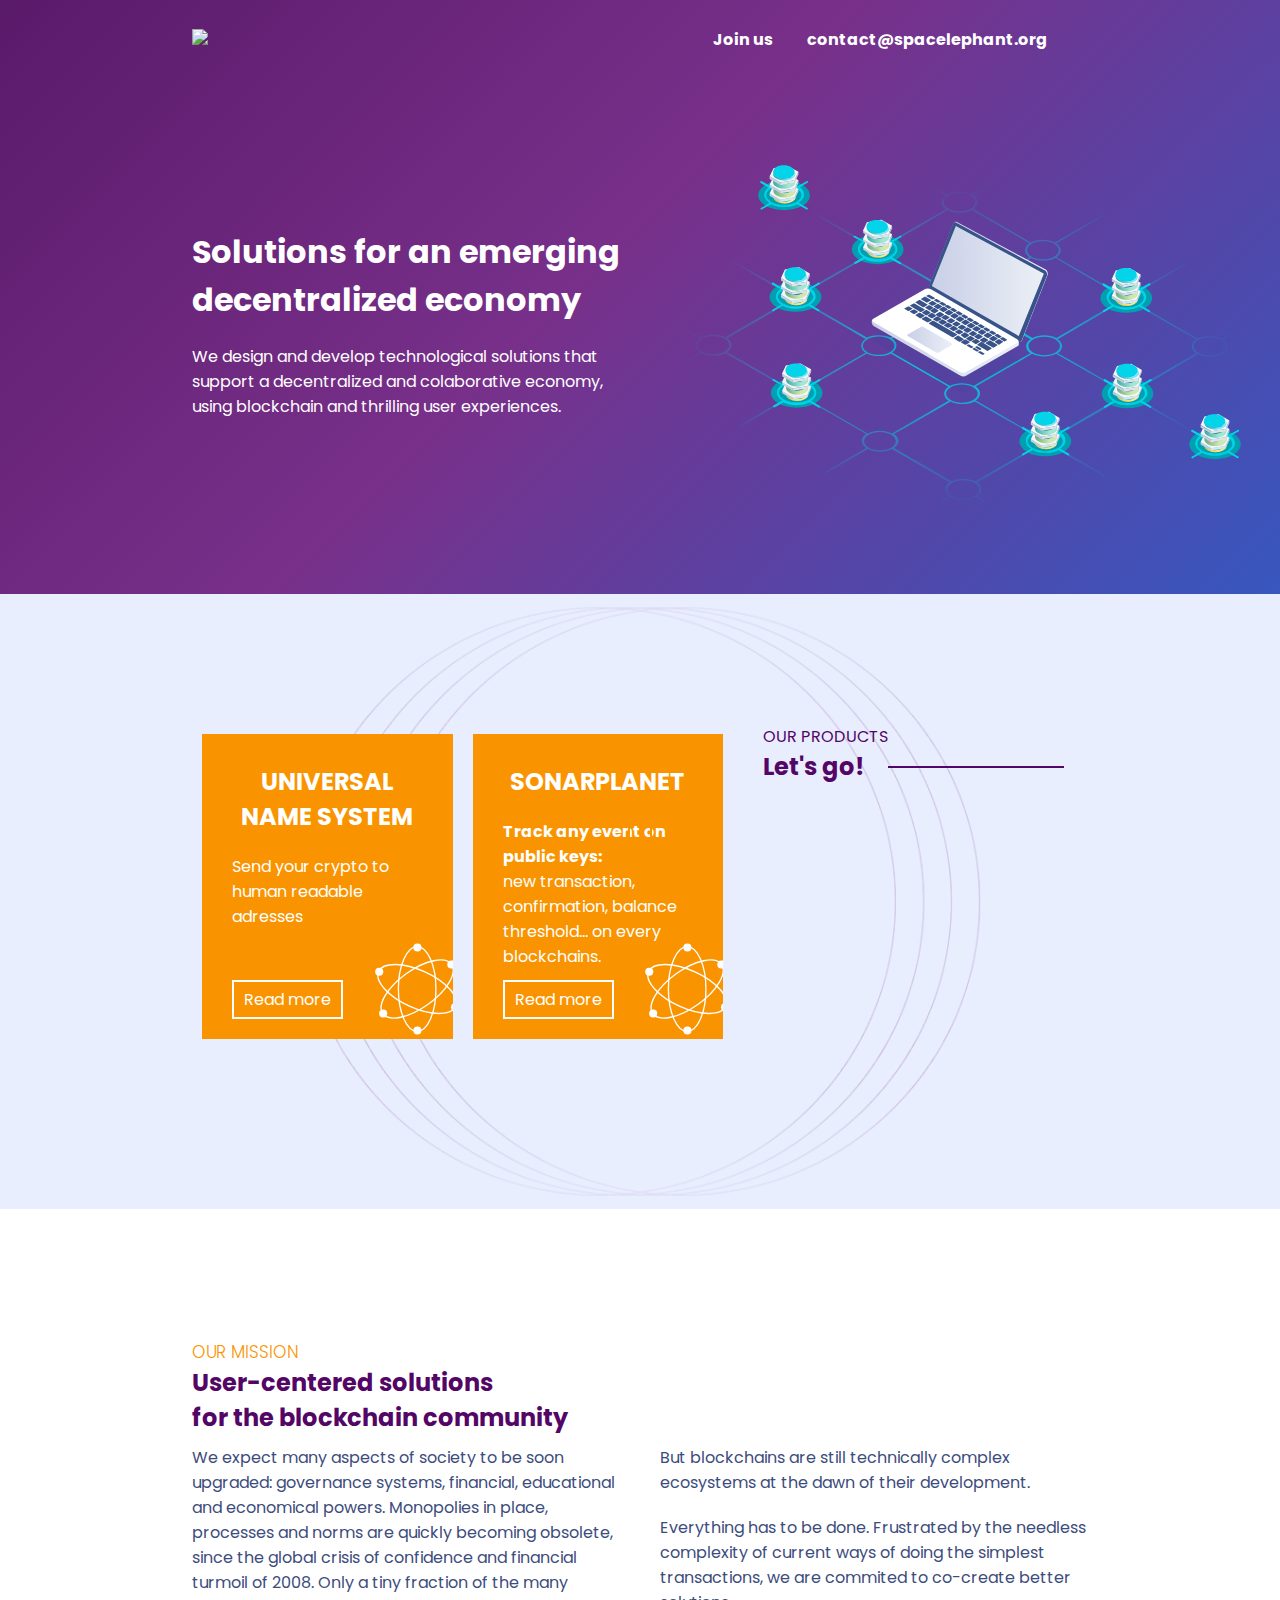
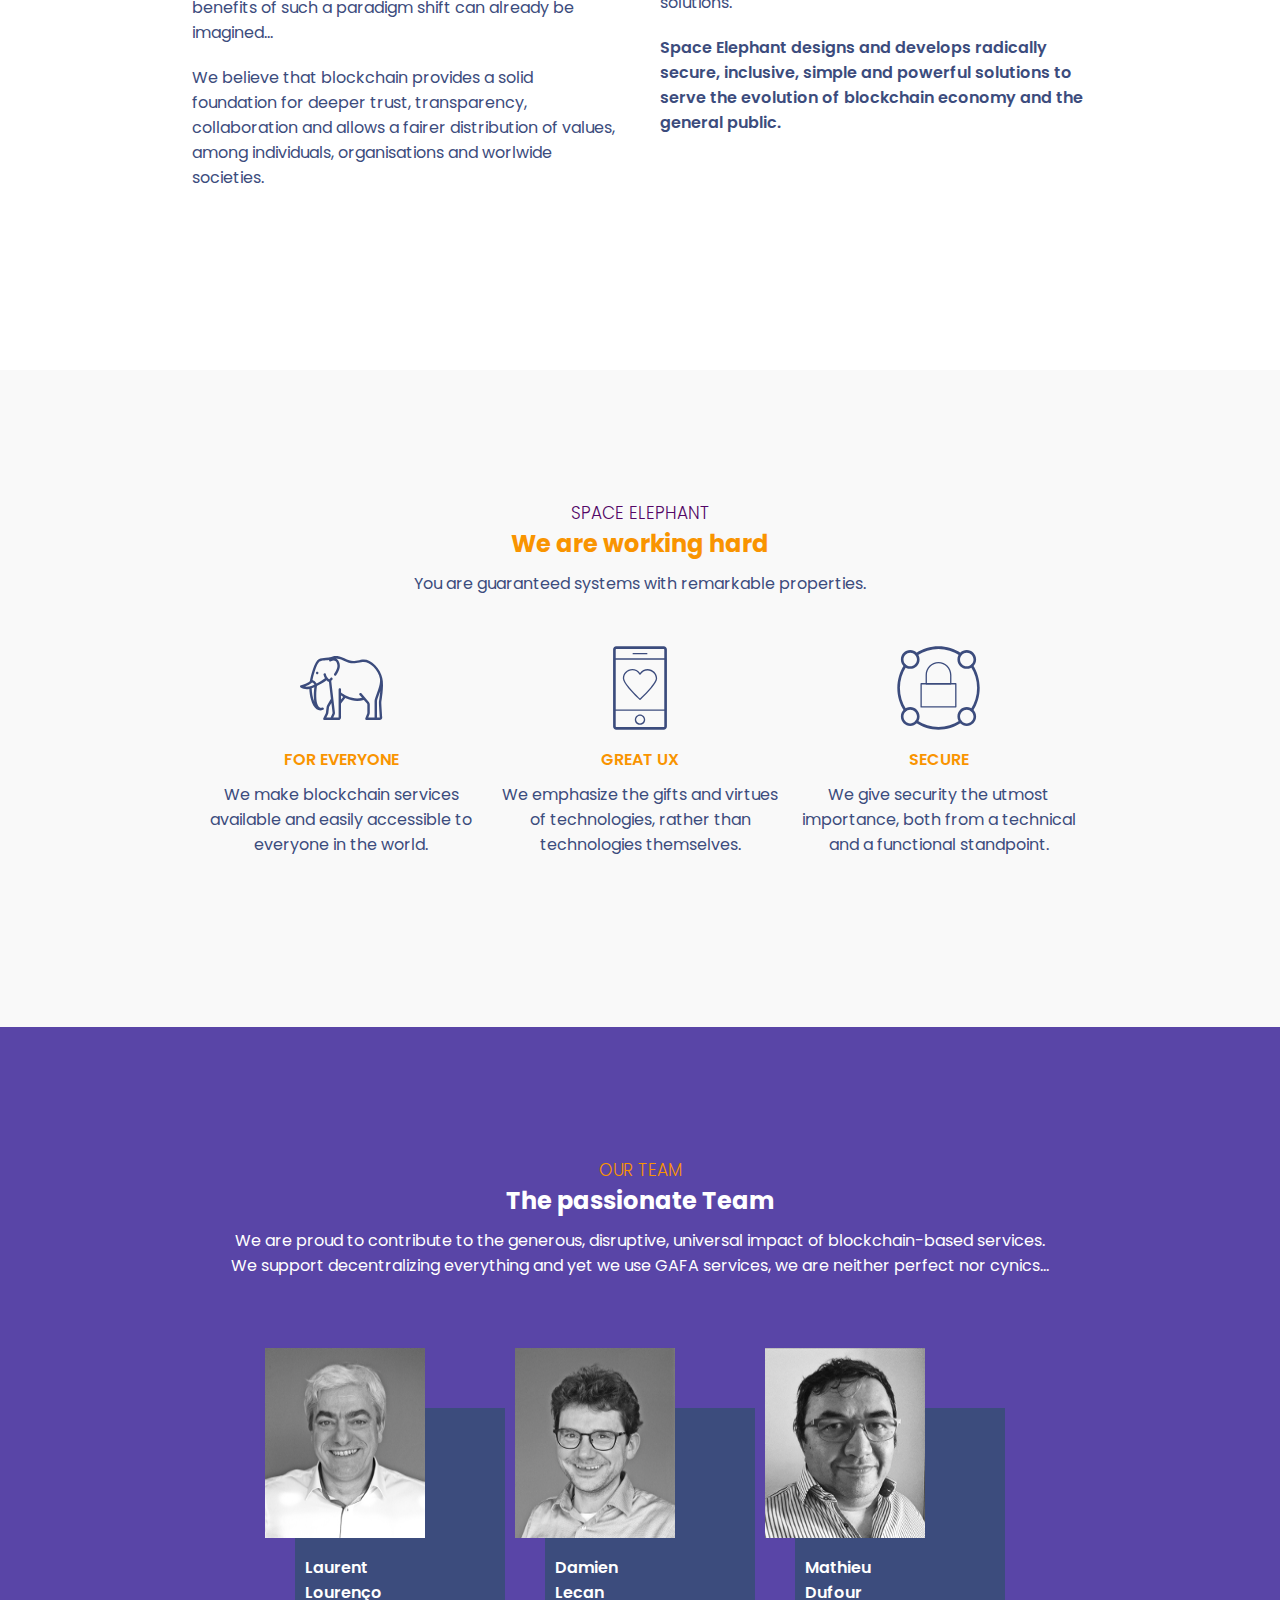
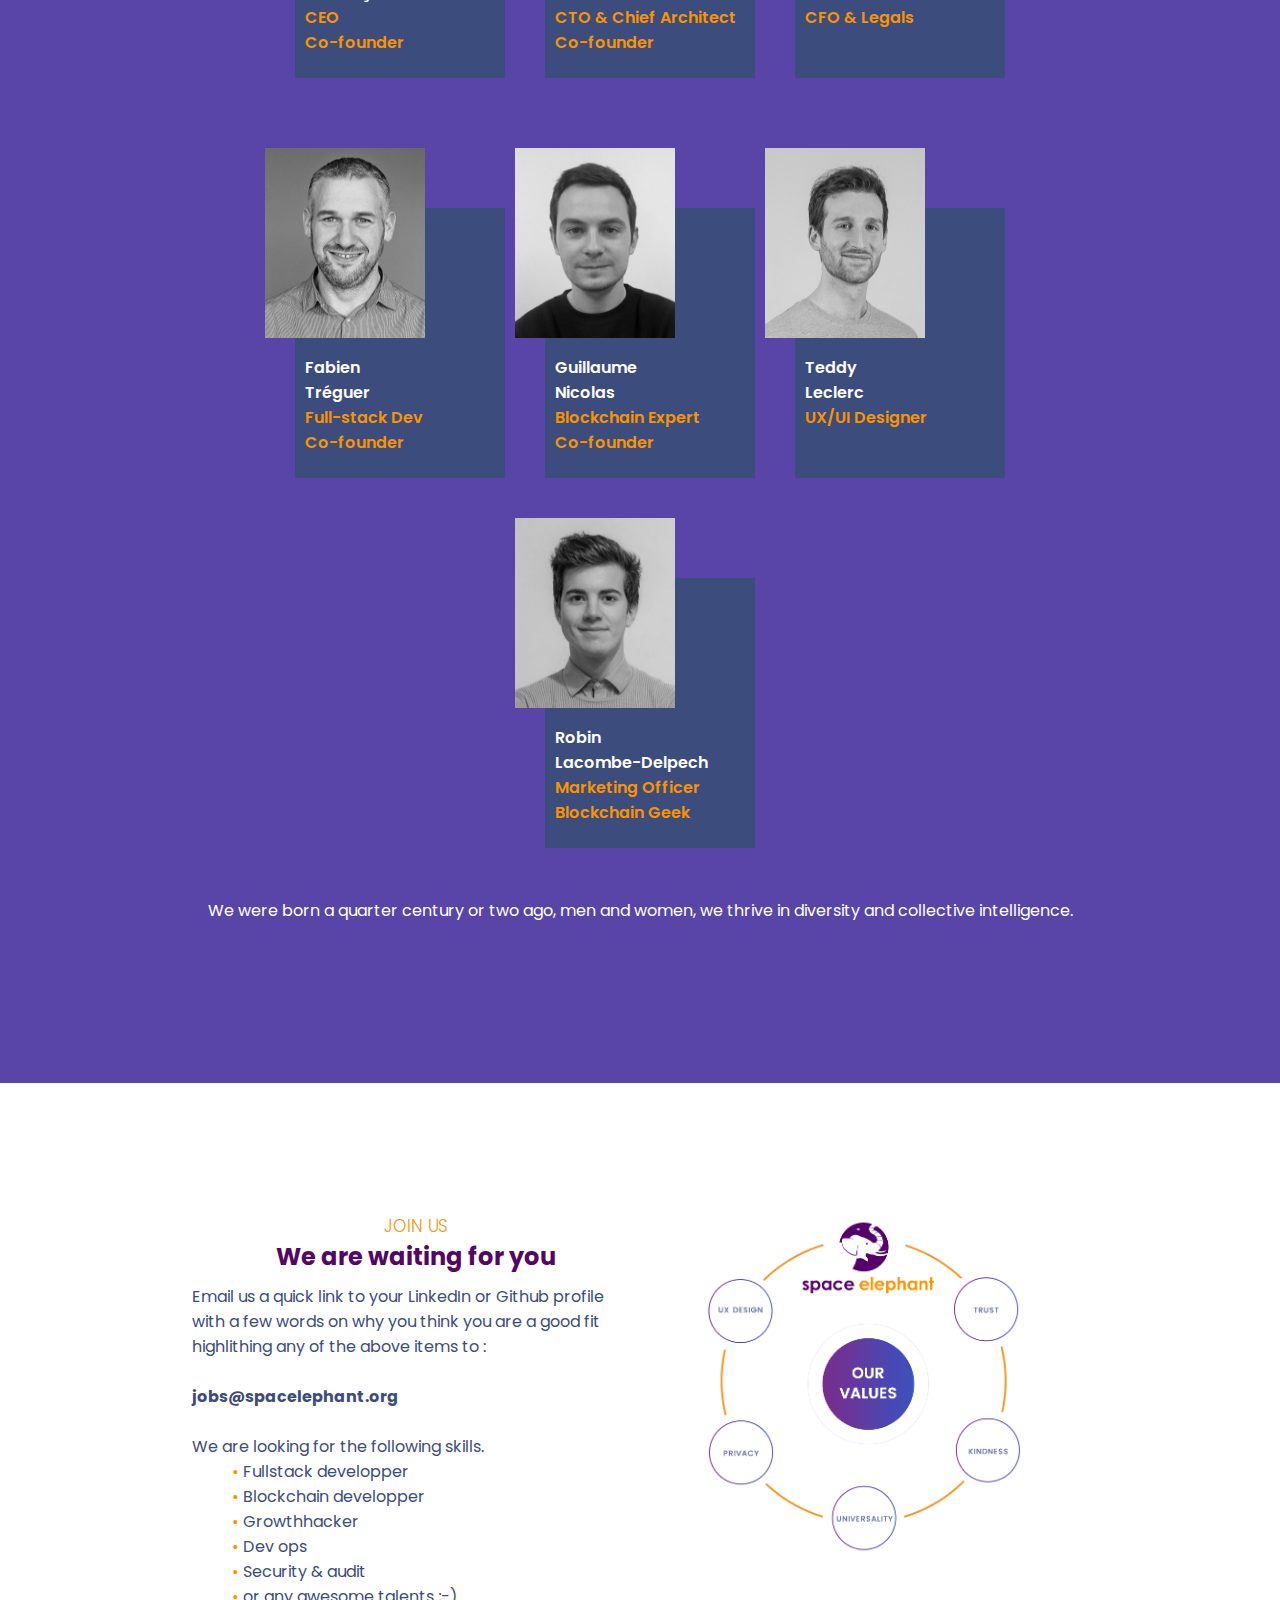
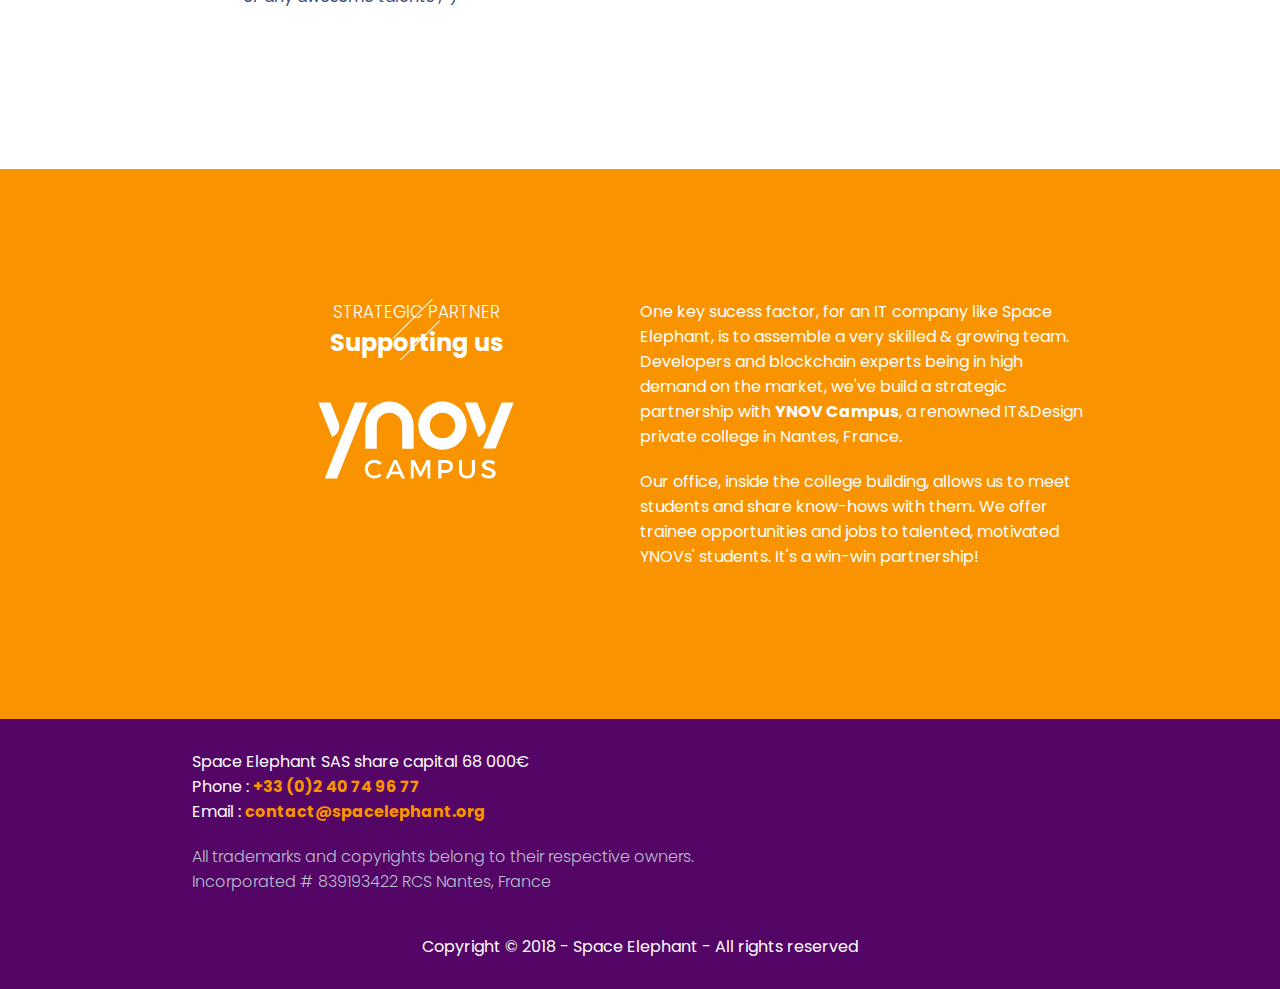
==== index.html @ 27d24262 "fix: remove scroll down button" ====
<!doctype html>
<html lang="en">

<head>
    <meta charset="utf-8">
    <meta name="description" content="Space Elephant, solutions for decentralized economy">
    <meta name="keywords" content="blockchain, decentralization, economy, space elephant, spacelephant">
    <meta property="og:locale" content="en_UK" />
    <meta property="og:type" content="website" />
    <meta property="og:title" content="Solutions for a decentralized economy | Space Elephant" />
    <title>Solutions for a decentralized economy | Space Elephant</title>
    <meta property="og:description" content="Space Elephant, solutions for decentralized economy." />
    <meta property="og:url" content="https://www.spacelephant.org/" />
    <meta property="og:site_name" content="Space Elephant" />
    <meta property="og:image" content="images/homepage-screenshot.jpg" />
    <meta property="og:image:secure_url" content="images/homepage-screenshot.jpg" />
    <meta name="twitter:card" content="summary_large_image" />
    <meta name="twitter:description" content="Space Elephant, solutions for decentralized economy." />
    <meta name="twitter:title" content="Solutions for a decentralized economy | Space Elephant" />
    <!--meta name="twitter:site" content="@" /-->
    <meta name="twitter:image" content="images/homepage-screenshot.jpg" />
    <!--meta name="twitter:creator" content="@" /-->
    <meta name="viewport" content="width=device-width, initial-scale=1.0, maximum-scale=1.0, user-scalable=no">
    <script type='application/ld+json'>{"@context": "https:\/\/schema.org","@type": "WebSite","@id": "#website","url": "https:\/\/www.spacelephant.org\/","name": "Space Elephant"}</script>
    <script type='application/ld+json'>{"@context": "https:\/\/schema.org","@type": "Organization","url": "https:\/\/www.spacelephant.org\/","sameAs": ["https:\/\/www.linkedin.com\/company\/spacelephant"],"@id": "#organization","name": "Space Elephant","logo": "https:\/\/www.spacelephant.org\/images\/logo_header.png"}</script>

    <link rel='dns-prefetch' href='//use.fontawesome.com' />
    <link rel='dns-prefetch' href='//fonts.gstatic.com' />
    <link rel='dns-prefetch' href='//fonts.googleapis.com' />

    <link href="https://fonts.googleapis.com/css?family=Poppins:300,400,500,600&subset=latin" rel="stylesheet" type="text/css">
    <link rel="stylesheet" href="space-elephant.css">
    <link rel="stylesheet" href="media-queries.css">
    <link rel="shortcut icon" href="/favicon.ico" />
    <link rel="icon" type="image/png" sizes="96x96" href="favicon-96x96.png">
    <link rel="icon" type="image/png" sizes="32x32" href="favicon-32x32.png">
    <link rel="icon" type="image/png" sizes="16x16" href="favicon-16x16.png">

    <script>
        var loadListeners = function () {
            if (window.addEventListener) {
                window.addEventListener("scroll", function () {
                    var down = document.getElementById("main-down");
                    var top = document.getElementById("main-top");

                    const scrollTop = Math.max(window.pageYOffset, document.documentElement.scrollTop, document.body.scrollTop);
                    if (scrollTop < 150) {
                        down.style.display = "block";
                        top.style.display = "none";
                    } else {
                        down.style.display = "none";
                        top.style.display = "block";
                    }
                });
            }
        };
    </script>

    <script defer src="https://use.fontawesome.com/releases/v5.0.8/js/solid.js" integrity="sha384-+Ga2s7YBbhOD6nie0DzrZpJes+b2K1xkpKxTFFcx59QmVPaSA8c7pycsNaFwUK6l"
        crossorigin="anonymous"></script>
    <script defer src="https://use.fontawesome.com/releases/v5.0.8/js/fontawesome.js" integrity="sha384-7ox8Q2yzO/uWircfojVuCQOZl+ZZBg2D2J5nkpLqzH1HY0C1dHlTKIbpRz/LG23c"
        crossorigin="anonymous"></script>
    <script defer src="https://use.fontawesome.com/releases/v5.0.8/js/brands.js" integrity="sha384-sCI3dTBIJuqT6AwL++zH7qL8ZdKaHpxU43dDt9SyOzimtQ9eyRhkG3B7KMl6AO19"
        crossorigin="anonymous"></script>

    <!-- Global site tag (gtag.js) - Google Analytics -->
    <script async src="https://www.googletagmanager.com/gtag/js?id=UA-115765369-1"></script>
    <script>
        window.dataLayer = window.dataLayer || [];
        function gtag() { dataLayer.push(arguments); }
        gtag('js', new Date());

        gtag('config', 'UA-115765369-1');
    </script>
</head>

<body onload="loadListeners()">
    <section class="header" id="header">
        <div class="container">
            <div class="top">
                <span class="logo">
                    <a href="./">
                        <img src="images/logo_header.png" />
                    </a>
                </span>
                <span class="social-links">
                    <a class="join-us" href="#join-us">
                        <span class="fa-layers fa-fw">
                            <i class="fas fa-users fa-lg white-icon"></i>
                        </span>
                        <span class="join-us-text">
                            Join us
                        </span>
                    </a>
                    <a class="mailto" href="mailto:contact@spacelephant.org">
                        <span class="fa-layers fa-fw">
                            <i class="fas fa-envelope fa-lg white-icon"></i>
                        </span>
                        <span class="mailto-text">
                            contact@spacelephant.org
                        </span>
                    </a>
                    <a href="https://twitter.com/spacelephant01" target="_blank">
                        <span class="fa-layers fa-fw">
                            <i class="fas fa-circle fa-lg white-icon"></i>
                            <i class="fab fa-twitter purple-icon" data-fa-transform="shrink-1 down-.25 right-.25"></i>
                        </span>
                    </a>
                    <a href="https://medium.com/spacelephant" target="_blank">
                        <span class="fa-layers fa-fw">
                            <i class="fas fa-circle fa-lg white-icon"></i>
                            <i class="fab fa-medium-m purple-icon" data-fa-transform="shrink-1 down-.25 right-.25"></i>
                        </span>
                    </a>
                    <a class="github" href="https://github.com/spacelephant" target="_blank">
                        <span class="fa-layers fa-fw">
                            <i class="fas fa-circle fa-lg purple-icon"></i>
                            <i class="fab fa-github fa-lg"></i>
                        </span>
                    </a>
                    <a href="https://www.linkedin.com/company/spacelephant/" target="_blank">
                        <span class="fa-layers fa-fw">
                            <i class="fas fa-circle fa-lg white-icon"></i>
                            <i class="fab fa-linkedin-in purple-icon" data-fa-transform="shrink-3 right-1.1 up-1.1"></i>
                        </span>
                    </a>
                </span>
            </div>
            <div class="sub-container">
                <div class="content">
                    <h1>
                        <span>Solutions for an emerging</span>
                        <span>decentralized economy</span>
                    </h1>
                    <p>
                        We design and develop technological solutions that support a decentralized and colaborative economy, using blockchain and
                        thrilling user experiences.
                    </p>
                </div>
                <div class="isometric">
                    &nbsp;
                </div>
            </div>
        </div>
    </section>
    <div id="main-top" class="nav-top">
        <a href="#">
            <i class="fas fa-angle-double-up fa nav-top-down" title="Go to top"></i>
        </a>
    </div>


    <section id="products" class="products">
        <!--div class="fil-ariane">
            <ul>
                <li class="active">Products</li>
                <li><a href="#mission">Mission</a></li>
                <li><a href="#team">Team</a></li>
                <li><a href="#join-us">Join us</a></li>
            </ul>
        </div-->
        <div class="container">
            <div class="our-products">
                <div class="product">
                    <h5>Universal name system</h5>
                    <div>
                        <p>
                            Send your crypto to human readable adresses
                        </p>
                    </div>
                    <a class="read-more" href="https://www.universal-name-system.com">Read more</a>
                </div>
                <div class="product">
                    <h5>SonarPlanet</h5>
                    <div>
                        <div class="bold">
                            Track any event on public keys:
                        </div>
                        <div>
                            new transaction, confirmation, balance threshold... on every blockchains.
                        </div>
                    </div>
                    <a class="read-more" href="https://www.sonarplanet.io">Read more</a>
                </div>
            </div>
            <div class="lets-go">
                <h2>Our products</h2>
                <h3>Let's go! </h3>
            </div>
        </div>
    </section>

    <section id="mission" class="mission space-blue">
        <div class="sub-container container">
            <div class="bloc-title">
                <h2>Our mission</h2>
                <h3>
                    <span>User-centered solutions</span>
                    <span>for the blockchain community</span>
                </h3>
            </div>
            <div class="content">
                <div>
                    <p>
                        We expect many aspects of society to be soon upgraded: governance systems, financial, educational and economical powers.
                        Monopolies in place, processes and norms are quickly becoming obsolete, since the global crisis of
                        confidence and financial turmoil of 2008. Only a tiny fraction of the many benefits of such a paradigm
                        shift can already be imagined...
                    </p>
                    <p>
                        We believe that blockchain provides a solid foundation for deeper trust, transparency, collaboration and allows a fairer
                        distribution of values, among individuals, organisations and worlwide societies.
                    </p>
                </div>
                <div>
                    <p>
                        But blockchains are still technically complex ecosystems at the dawn of their development.
                    </p>
                    <p>
                        Everything has to be done. Frustrated by the needless complexity of current ways of doing the simplest transactions, we are
                        commited to co-create better solutions.
                    </p>
                    <p class="semi-bold">
                        Space Elephant designs and develops radically secure, inclusive, simple and powerful solutions to serve the evolution of
                        blockchain economy and the general public.
                    </p>
                </div>
            </div>
        </div>
    </section>

    <section id="work" class="work space-blue">
        <div class="container">
            <div>
                <div class="bloc-title">
                    <h2>SPACE ELEPHANT</h2>
                    <h3>We are working hard</h3>
                </div>
                <p class="sub-title">
                    You are guaranteed systems with remarkable properties.
                </p>
            </div>
            <div class="facilitate">
                <div>
                    <img src="images/for-everyone.svg" />
                    <h4>FOR EVERYONE</h4>
                    <p>
                        We make blockchain services available and easily accessible to everyone in the world.
                    </p>
                </div>
                <div>
                    <img src="images/great-ux.svg" />
                    <h4>GREAT UX</h4>
                    <p>
                        We emphasize the gifts and virtues of technologies, rather than technologies themselves.
                    </p>
                </div>
                <div>
                    <img src="images/secure.svg" />
                    <h4>SECURE</h4>
                    <p>
                        We give security the utmost importance, both from a technical and a functional standpoint.
                    </p>
                </div>
            </div>
        </div>

    </section>

    <section id="team" class="team">
        <div class="container">
            <div class="bloc-title">
                <h2>OUR TEAM</h2>
                <h3>The passionate Team</h3>
            </div>
            <div class="descriptions">
                <p class="description">
                    We are proud to contribute to the generous, disruptive, universal impact of blockchain-based services.
                </p>
                <p class="description">
                    We support decentralizing everything and yet we use GAFA services, we are neither perfect nor cynics...
                </p>
            </div>
            <div class="team-members">
                <!-- Laurent -->
                <div class="team-member">
                    <div class="social">
                        <div id="laurent" class="photo">
                            <img src="images/photos/laurent.jpg" />
                        </div>
                        <div class="social-links">
                            <a class="social-link" href="https://www.linkedin.com/in/laurentlourenco" target="_blank">
                                <span class="fa-layers fa-fw">
                                    <i class="fas fa-circle fa-lg white-icon"></i>
                                    <i class="fab fa-linkedin-in space-blue-icon" data-fa-transform="shrink-3 right-1.1 up-1.1"></i>
                                </span>
                            </a>
                            <a class="social-link" href="https://twitter.com/laurentlourenco" target="_blank">
                                <span class="fa-layers fa-fw">
                                    <i class="fas fa-circle fa-lg white-icon"></i>
                                    <i class="fab fa-twitter space-blue-icon" data-fa-transform="shrink-3 right-1.1"></i>
                                </span>
                            </a>
                            <a class="social-link" href="https://www.meetup.com/fr-FR/Blockchain-Societe-Nantes/members/?op=leaders" target="_blank">
                                <span class="fa-layers fa-fw">
                                    <i class="fas fa-circle fa-lg white-icon"></i>
                                    <i class="fab fa-meetup space-blue-icon" data-fa-transform="right-1"></i>
                                </span>
                            </a>
                        </div>
                    </div>
                    <div class="coord semi-bold">
                        <div>
                            <div>Laurent</div>
                            <div>Lourenço</div>
                        </div>
                        <div class="functions">
                            <div>CEO</div>
                            <div>Co-founder</div>
                        </div>
                        <div class="social-share">
                            <a href="#laurent" title="Link to this profile">
                                <i class="fas fa-share-alt fa-pull-right"></i>
                            </a>
                        </div>
                    </div>
                </div>
                <!-- Damien -->
                <div class="team-member">
                    <div class="social">
                        <div id="damien" class="photo">
                            <img src="images/photos/damien.jpg" />
                        </div>
                        <div class="social-links">
                            <a class="social-link" href="https://www.linkedin.com/in/damienlecan" target="_blank">
                                <span class="fa-layers fa-fw">
                                    <i class="fas fa-circle fa-lg white-icon"></i>
                                    <i class="fab fa-linkedin-in space-blue-icon" data-fa-transform="shrink-3 right-1.1 up-1.1"></i>
                                </span>
                            </a>
                            <a class="social-link" href="https://twitter.com/dlecan" target="_blank">
                                <span class="fa-layers fa-fw">
                                    <i class="fas fa-circle fa-lg white-icon"></i>
                                    <i class="fab fa-twitter space-blue-icon" data-fa-transform="shrink-3 right-1.1"></i>
                                </span>
                            </a>
                            <a class="social-link" href="https://github.com/dlecan" target="_blank">
                                <span class="fa-layers fa-fw">
                                    <i class="fas fa-circle fa-lg space-blue-icon"></i>
                                    <i class="fab fa-github fa-lg"></i>
                                </span>
                            </a>
                            <a class="social-link" href="https://www.meetup.com/fr-FR/Blockchain-Societe-Nantes/members/?op=leaders" target="_blank">
                                <span class="fa-layers fa-fw">
                                    <i class="fas fa-circle fa-lg white-icon"></i>
                                    <i class="fab fa-meetup space-blue-icon" data-fa-transform="right-1"></i>
                                </span>
                            </a>
                        </div>
                    </div>
                    <div class="coord semi-bold">
                        <div>
                            <div>Damien</div>
                            <div>Lecan</div>
                        </div>
                        <div class="functions">
                            <div>CTO &amp; Chief Architect</div>
                            <div>Co-founder</div>
                        </div>
                        <div class="social-share">
                            <a href="#damien" title="Link to this profile">
                                <i class="fas fa-share-alt fa-pull-right"></i>
                            </a>
                        </div>
                    </div>
                </div>
                <!-- Mathieu -->
                <div class="team-member">
                    <div class="social">
                        <div id="mathieu" class="photo">
                            <img src="images/photos/mathieu.jpg" />
                        </div>
                        <div class="social-links">
                            <a class="social-link" href="https://www.linkedin.com/in/mathieu-dufour-96307a10b" target="_blank">
                                <span class="fa-layers fa-fw">
                                    <i class="fas fa-circle fa-lg white-icon"></i>
                                    <i class="fab fa-linkedin-in space-blue-icon" data-fa-transform="shrink-3 right-1.1 up-1.1"></i>
                                </span>
                            </a>
                        </div>
                    </div>
                    <div class="coord semi-bold">
                        <div>
                            <div>Mathieu</div>
                            <div>Dufour</div>
                        </div>
                        <div class="functions">
                            <div>CFO &amp; Legals</div>
                            <div>&nbsp;</div>
                        </div>
                        <div class="social-share">
                            <a href="#mathieu" title="Link to this profile">
                                <i class="fas fa-share-alt fa-pull-right"></i>
                            </a>
                        </div>
                    </div>
                </div>
            </div>
            <div class="team-members">
                <!-- Fabien -->
                <div class="team-member">
                    <div class="social">
                        <div id="fabien" class="photo">
                            <img src="images/photos/fabien.jpg" />
                        </div>
                        <div class="social-links">
                            <a class="social-link" href="https://www.linkedin.com/in/fabientreguer" target="_blank">
                                <span class="fa-layers fa-fw">
                                    <i class="fas fa-circle fa-lg white-icon"></i>
                                    <i class="fab fa-linkedin-in space-blue-icon" data-fa-transform="shrink-3 right-1.1 up-1.1"></i>
                                </span>
                            </a>
                            <a class="social-link" href="https://twitter.com/FabienTreguer" target="_blank">
                                <span class="fa-layers fa-fw">
                                    <i class="fas fa-circle fa-lg white-icon"></i>
                                    <i class="fab fa-twitter space-blue-icon" data-fa-transform="shrink-3 right-1.1"></i>
                                </span>
                            </a>
                            <a class="social-link" href="https://github.com/ftreguer" target="_blank">
                                <span class="fa-layers fa-fw">
                                    <i class="fas fa-circle fa-lg space-blue-icon"></i>
                                    <i class="fab fa-github fa-lg"></i>
                                </span>
                            </a>
                        </div>
                    </div>
                    <div class="coord semi-bold">
                        <div>
                            <div>Fabien</div>
                            <div>Tréguer</div>
                        </div>
                        <div class="functions">
                            <div>Full-stack Dev</div>
                            <div>Co-founder</div>
                        </div>
                        <div class="social-share">
                            <a href="#fabien" title="Link to this profile">
                                <i class="fas fa-share-alt fa-pull-right"></i>
                            </a>
                        </div>
                    </div>
                </div>
                <!-- Guillaume -->
                <div class="team-member">
                    <div class="social">
                        <div id="guillaume" class="photo">
                            <img src="images/photos/guillaume.jpg" />
                        </div>
                        <div class="social-links">
                            <a class="social-link" href="https://www.linkedin.com/in/guillaume-nicolas-8177427b" target="_blank">
                                <span class="fa-layers fa-fw">
                                    <i class="fas fa-circle fa-lg white-icon"></i>
                                    <i class="fab fa-linkedin-in space-blue-icon" data-fa-transform="shrink-3 right-1.1 up-1.1"></i>
                                </span>
                            </a>
                            <a class="social-link" href="https://twitter.com/GuiillaumeN" target="_blank">
                                <span class="fa-layers fa-fw">
                                    <i class="fas fa-circle fa-lg white-icon"></i>
                                    <i class="fab fa-twitter space-blue-icon" data-fa-transform="shrink-3 right-1.1"></i>
                                </span>
                            </a>
                            <a class="social-link" href="https://github.com/Nigui" target="_blank">
                                <span class="fa-layers fa-fw">
                                    <i class="fas fa-circle fa-lg space-blue-icon"></i>
                                    <i class="fab fa-github fa-lg"></i>
                                </span>
                            </a>
                            <a class="social-link" href="https://www.meetup.com/fr-FR/Blockchain-Societe-Nantes/members/?op=leaders" target="_blank">
                                <span class="fa-layers fa-fw">
                                    <i class="fas fa-circle fa-lg white-icon"></i>
                                    <i class="fab fa-meetup space-blue-icon" data-fa-transform="right-1"></i>
                                </span>
                            </a>
                        </div>
                    </div>
                    <div class="coord semi-bold">
                        <div>
                            <div>Guillaume</div>
                            <div>Nicolas</div>
                        </div>
                        <div class="functions">
                            <div>Blockchain Expert</div>
                            <div>Co-founder</div>
                        </div>
                        <div class="social-share">
                            <a href="#guillaume" title="Link to this profile">
                                <i class="fas fa-share-alt fa-pull-right"></i>
                            </a>
                        </div>
                    </div>
                </div>
                <!-- Teddy -->
                <div class="team-member">
                    <div class="social">
                        <div id="teddy" class="photo">
                            <img src="images/photos/teddy.jpg" />
                        </div>
                        <div class="social-links">
                            <a class="social-link" href="https://www.linkedin.com/in/teddy-leclerc-1a9107bb" target="_blank">
                                <span class="fa-layers fa-fw">
                                    <i class="fas fa-circle fa-lg white-icon"></i>
                                    <i class="fab fa-linkedin-in space-blue-icon" data-fa-transform="shrink-3 right-1.1 up-1.1"></i>
                                </span>
                            </a>
                            <a class="social-link" href="https://twitter.com/teddy_leclerc" target="_blank">
                                <span class="fa-layers fa-fw">
                                    <i class="fas fa-circle fa-lg white-icon"></i>
                                    <i class="fab fa-twitter space-blue-icon" data-fa-transform="shrink-3 right-1.1"></i>
                                </span>
                            </a>
                        </div>
                    </div>
                    <div class="coord semi-bold">
                        <div>
                            <div>Teddy</div>
                            <div>Leclerc</div>
                        </div>
                        <div class="functions">
                            <div>UX/UI Designer</div>
                            <div>&nbsp;</div>
                        </div>
                        <div class="social-share">
                            <a href="#teddy" title="Link to this profile">
                                <i class="fas fa-share-alt fa-pull-right"></i>
                            </a>
                        </div>
                    </div>
                </div>
                <!-- Robin -->
                <div class="team-member">
                    <div class="social">
                        <div id="robin" class="photo">
                            <img src="images/photos/robin.jpg" />
                        </div>
                        <div class="social-links">
                            <a class="social-link" href="https://www.linkedin.com/in/robin-lacombe-delpech-8560a4b1" target="_blank">
                                <span class="fa-layers fa-fw">
                                    <i class="fas fa-circle fa-lg white-icon"></i>
                                    <i class="fab fa-linkedin-in space-blue-icon" data-fa-transform="shrink-3 right-1.1 up-1.1"></i>
                                </span>
                            </a>
                            <a class="social-link" href="https://twitter.com/RobinLacombeD" target="_blank">
                                <span class="fa-layers fa-fw">
                                    <i class="fas fa-circle fa-lg white-icon"></i>
                                    <i class="fab fa-twitter space-blue-icon" data-fa-transform="shrink-3 right-1.1"></i>
                                </span>
                            </a>
                            <a class="social-link" href="https://medium.com/@contact_82544" target="_blank">
                                <span class="fa-layers fa-fw">
                                    <i class="fas fa-circle fa-lg white-icon"></i>
                                    <i class="fab fa-medium-m space-blue-icon" data-fa-transform="shrink-1.3 right-0.8"></i>
                                </span>
                            </a>
                        </div>
                    </div>
                    <div class="coord semi-bold">
                        <div>
                            <div>Robin</div>
                            <div>Lacombe-Delpech</div>
                        </div>
                        <div class="functions">
                            <div>Marketing Officer</div>
                            <div>Blockchain Geek</div>
                        </div>
                        <div class="social-share">
                            <a href="#robin" title="Link to this profile">
                                <i class="fas fa-share-alt fa-pull-right"></i>
                            </a>
                        </div>
                    </div>
                </div>
            </div>
            <p class="description">
                We were born a quarter century or two ago, men and women, we thrive in diversity and collective intelligence.
            </p>
        </div>
    </section>

    <section id="join-us" class="join-us space-blue">
        <div class="container">
            <div>
                <div class="bloc-title">
                    <h2>Join us</h2>
                    <h3>We are waiting for you</h3>
                </div>
                <p>
                    Email us a quick link to your LinkedIn or Github profile with a few words on why you think you are a good fit highlithing
                    any of the above items to :
                    <a class="mail-join" href="mailto:jobs@spacelephant.org">jobs@spacelephant.org</a>
                </p>
                <p>
                    We are looking for the following skills.
                </p>
                <ul>
                    <li>Fullstack developper</li>
                    <li>Blockchain developper</li>
                    <li>Growthhacker</li>
                    <li>Dev ops</li>
                    <li>Security &amp; audit</li>
                    <li>or any awesome talents ;-)</li>
                </ul>
            </div>
            <div class="values">
                <img src="images/values.png" />
            </div>
        </div>
    </section>

    <section id="partners" class="partners">
        <div class="container">
            <div class="partner">
                <div class="bloc-title">
                    <h2>Strategic partner</h2>
                    <h3>Supporting us</h3>
                </div>
                <a href="https://www.ynov.com" target="_blank">
                    <img src="images/ynov.svg" />
                </a>
            </div>
            <div class="description">
                <p>
                    One key sucess factor, for an IT company like Space Elephant, is to assemble a very skilled &amp; growing team. Developers
                    and blockchain experts being in high demand on the market, we've build a strategic partnership with
                    <a href="https://www.ynov.com" target="_blank">YNOV Campus</a>, a renowned IT&amp;Design private college in Nantes, France.
                </p>

                <p>
                    Our office, inside the college building, allows us to meet students and share know-hows with them. We offer trainee opportunities
                    and jobs to talented, motivated YNOVs' students. It's a win-win partnership!
                </p>
            </div>
        </div>
    </section>

    <section class="footer">
        <div class="company container">
            <div class="info">
                <div class="left">
                    <p>
                        Space Elephant SAS share capital 68 000&euro;
                        <br/> Phone :
                        <a href="tel:+33240749677">+33 (0)2 40 74 96 77</a>
                        <br/> Email :
                        <a href="mailto:contact@spacelephant.org">contact@spacelephant.org</a>
                    </p>
                    <div class="legal light">
                        All trademarks and copyrights belong to their respective owners.
                        <br/> Incorporated # 839193422 RCS Nantes, France
                    </div>
                </div>
                <div class="right">
                    <a href="https://twitter.com/spacelephant01" target="_blank">
                        <span class="fa-layers fa-fw">
                            <i class="fas fa-circle fa-lg white-icon"></i>
                            <i class="fab fa-twitter purple-icon" data-fa-transform="shrink-1 down-.25 right-.25"></i>
                        </span>
                    </a>
                    <a href="https://medium.com/spacelephant" target="_blank">
                        <span class="fa-layers fa-fw">
                            <i class="fas fa-circle fa-lg white-icon"></i>
                            <i class="fab fa-medium-m purple-icon" data-fa-transform="shrink-1 down-.25 right-.25"></i>
                        </span>
                    </a>
                    <a class="github" href="https://github.com/spacelephant" target="_blank">
                        <span class="fa-layers fa-fw">
                            <i class="fas fa-circle fa-lg purple-icon"></i>
                            <i class="fab fa-github fa-lg white-icon"></i>
                        </span>
                    </a>
                    <a href="https://www.linkedin.com/company/spacelephant/" target="_blank">
                        <span class="fa-layers fa-fw">
                            <i class="fas fa-circle fa-lg white-icon"></i>
                            <i class="fab fa-linkedin-in purple-icon" data-fa-transform="shrink-3 right-1.1 up-1.1"></i>
                        </span>
                    </a>
                </div>
            </div>
            <div class="copyright">
                <span>
                    Copyright &copy; 2018 - Space Elephant - All rights reserved
                </span>
            </div>
        </div>
    </section>
    </div>
</body>

</html>
---- space-elephant.css ----
/* Common */
/* Reset */
* {
  margin: 0;
  border: 0;
  outline: 0;
  vertical-align: baseline;
  background: transparent;
  font-family: Poppins;
}

html {
  scroll-behavior: smooth;
}

a {
  text-decoration: none;
  color: #fff;
}

h2 {
  color: #f99400;
  display: inline;
  padding: 10px 0px;
  font-weight: 300;
  text-transform: uppercase;
  font-size: 17px;
}

h3 {
  color: #530666;
  margin-bottom: 10px;
  font-size: 24px;
}

h4 {
  text-transform: uppercase;
  color: #f99400;
  padding: 10px 0px;
  font-weight: 600;
}

h5 {
  text-transform: uppercase;
  color: white;
  font-size: 1.5em;
  text-align: center;
}

.light {
  font-weight: 300;
  color: #babecc;
}

.semi-bold {
  font-weight: 600;
}

.space-blue {
  color: #3c4c7d;
}

.bold {
  font-weight: bold;
}

.bloc-title {
  background-image: url(images/slide.png);
  background-repeat: no-repeat;
  background-position: center center;
  text-align: center;
}

section {
  padding: 80px 0px;
}

.header {
  position: relative;
}

#main-top {
  position: fixed;
  bottom: 3em;
  z-index: 6;
  align-self: center;
  width: 100%;
  text-align: center;
}

@keyframes Down {
  0% {
    opacity: 1;
  }
  50% {
    opacity: 0;
  }
  100% {
    opacity: 1;
  }
}

.nav-top-down {
  border: 2px solid #f99400;
  color: #f99400;
  padding: 5px 10px;
  border-radius: 5px;
}

.container {
  margin: 0px 15%;
  padding: 50px 0px 80px 0px;
}

.purple-icon {
  color: #530666;
}

.white-icon {
  color: white;
}

.space-blue-icon {
  color: #3c4c7d;
}

/* Header Section */
.header {
  background: url(images/ISOMETRIC.svg),
    linear-gradient(-45deg, #3757b7, #3757bf 0%, #78308a 54%, #5a1a6a 100%);
  height: 66vh;
  padding: 0px;
  background-size: 50%, 100%;
  background-repeat: no-repeat;
  background-position-x: 100%;
  background-position-y: 70%;
}
.header .container {
  height: inherit;
  top: 0;
  left: 0;
  z-index: 4;
  flex-direction: column;
  padding-top: 0px;
  padding-bottom: 0px;
  margin-bottom: 0px;
  display: flex;
}

.header .container .content {
  justify-content: center;
  display: flex;
  flex-direction: column;
  color: #fff;
}

.header .container .content h1 {
  margin-bottom: 20px;
}

.header .container .sub-container {
  display: flex;
  flex-direction: row;
  align-items: center;
  height: inherit;
}

.header .container .sub-container > div {
  flex: 1;
}

.header .top {
  display: flex;
  flex-wrap: nowrap;
  justify-content: space-between;
  align-items: center;
  padding-top: 3vh;
}

.header .top > span {
  margin-right: 10px;
}

.header .top .join-us .fa-layers,
.header .top .mailto .fa-layers {
  margin-right: 1px;
}

.header .top .join-us .join-us-text {
  margin-left: 7px;
}

.header .top .logo {
  flex: 4;
}

.header .top .logo img {
  height: 60px;
}

.header .top .join-us,
.header .top .mailto {
  text-align: right;
  margin-right: 30px;
  font-weight: bold;
}

.header .mailto a {
  color: #fff;
  margin-left: 5px;
}

.header .top .social-links a img,
.header .top .mailto img,
.team .team-member .social-link img {
  height: 20px;
}

.header .top .social-links a img,
.header .top .mailto img,
.team .team-member {
  margin-left: 5px;
}

.header .container .content h1 span,
.mission h3 span,
.partners .description h3 span {
  display: block;
}

.header .isometric img {
  width: 150%;
}

/* Section products */
.products {
  background-image: url(images/ellipse.png);
  background-repeat: no-repeat;
  background-position: center;
  background-size: contain;
  background-color: #e9eeff;
  display: flex;
  flex-direction: row;
  justify-content: center;
  align-items: center;
}

.products .fil-ariane {
  flex: 3;
  color: lightgray;
  text-transform: uppercase;
  padding-left: 30px;
}

.products .fil-ariane .active {
  color: #f99400;
}

.products .fil-ariane a {
  color: lightgray;
}

.products .container {
  display: flex;
  flex-direction: row;
  width: 100%;
}

.products .our-products {
  flex: 5;
  display: flex;
  flex-direction: row;
  justify-content: space-between;
}

.products .our-products .product {
  background-image: url(images/icone-produit.svg);
  background-size: 100px;
  background-repeat: no-repeat;
  background-position-x: 110%;
  background-position-y: 100%;
  background-color: #f99400;
  color: white;
  padding: 30px;
  flex: 1;
  margin: 10px;
  position: relative;
}

.products .our-products .product .read-more {
  border: 2px solid white;
  padding: 5px 10px;
  position: absolute;
  bottom: 20px;
}

.products .our-products .product h4 {
  color: white;
  font-family: pop;
}

.products .our-products .product > div {
  margin-top: 20px;
  margin-bottom: 40px;
}

.products .lets-go {
  flex: 3;
  padding-left: 30px;
  margin-bottom: 10%;
}

.products .lets-go h2 {
  font-size: 1em;
  color: #530666;
  font-weight: normal;
}

.products .lets-go h3 {
  font-size: 1.5em;
  display: flex;
}

.products .lets-go h3:after {
  content: "";
  flex: 1;
  margin: auto 1em;
  height: 0;
  border-top: solid #530666 2px;
}

/* Mission Section */
.mission .bloc-title {
  text-align: left;
  background-position: left;
}

.mission .sub-container .content {
  display: flex;
  flex-direction: row;
}

.mission .sub-container .content > div {
  flex: 1;
}

.mission .sub-container .content > div:first-child {
  padding-right: 20px;
}

.mission .sub-container .content > div:last-child {
  padding-left: 20px;
}

.mission p,
.partners p {
  margin-bottom: 20px;
}

/* Work Section */
.work {
  background-color: #f9f9f9;
  position: relative;
}

.work h2 {
  color: #530666;
}

.work h3 {
  color: #f99400;
}

.work p.sub-title {
  text-transform: none;
  color: #3c4c7d;
}

.work .container {
  display: flex;
  flex-direction: column;
  text-align: center;
}

.work .facilitate {
  display: flex;
  flex-direction: row;
  margin-top: 40px;
}

.work .facilitate > div {
  flex: 1;
  text-align: center;
  padding: 10px;
}

.work .facilitate img {
  width: 30%;
}

.work .facilitate p {
  font-weight: 400;
}

/* Team Section */
.team {
  background-color: #5945a7;
  position: relative;
}

.team .container {
  display: flex;
  flex-direction: column;
  text-align: center;
}

.team h3 {
  color: white;
}

.team .descriptions {
  margin-bottom: 50px;
}

.team .team-members {
  margin-top: 30px;
  display: flex;
  flex-direction: row;
  flex-flow: row wrap;
  justify-content: center;
}

.team .team-member {
  display: flex;
  flex-direction: column;
  background-color: #3c4c7d;
  padding: 10px;
  height: 250px;
  width: 190px;
  color: #fff;
  margin: 50px 10px 50px 30px;
}

.team .team-member .social {
  display: flex;
  flex: 1;
  flex-direction: row;
  position: relative;
}

.team .team-member .social .social-links {
  position: absolute;
  right: 20px;
  top: 15px;
}

.team .team-member .social .social-links a.social-link {
  display: block;
}

.team .team-member .photo {
  position: absolute;
  top: -70px;
  left: -40px;
}

.team .team-member .photo img {
  width: 160px;
  height: 190px;
  background-color: grey;
}

.team .team-member .coord {
  text-align: left;
  flex: 1;
  padding-top: 25px;
}

.team .team-member .coord .functions {
  color: #f99400;
}

.team .description {
  color: #fff;
}

/* Join Section */
.join-us .container {
  display: flex;
  flex-direction: row;
}

.join-us .container > div {
  flex: 1;
}

.join-us ul li {
  list-style: none;
}

.join-us ul li:before {
  content: "•";
  color: #f99400;
  margin-right: 5px;
}

.join-us .values {
  text-align: center;
}

.join-us .values img {
  width: 70%;
}

.join-us .mail-join {
  color: #3c4c7d;
  font-weight: bold;
  display: block;
  margin: 25px 0px;
}

/* Partners Section */
.partners {
  background-color: #f99400;
  color: white;
}

.partners .bloc-title {
  background-image: url(images/slide_white.png);
}

.partners .bloc-title h2,
.partners .bloc-title h3 {
  color: white;
}

.partners .container {
  display: flex;
  flex-direction: row;
  padding-bottom: 50px;
}

.partners .container .partner {
  text-align: center;
}

.partners .container > div {
  flex: 1;
}

.partners .container .partner img {
  height: 80px;
  margin-top: 30px;
}

.partners .description a,
.partners .description a:hover,
.partners .description a:active,
.partners .description a:visited {
  color: white;
  font-weight: bold;
}

/* Footer Section */
.footer {
  padding: 10px 0px;
  background-color: #530666;
}

.footer .container {
  color: #fff;
  padding: 20px 0px;
}

.footer .info {
  display: flex;
  flex-direction: row;
}

.footer .info > div {
  flex: 1;
}
.footer .info .left {
  flex: 2;
}

.footer .info .left .legal {
  margin-top: 20px;
}

.footer .info .right {
  text-align: end;
  display: flex;
  justify-content: flex-end;
  align-items: center;
  flex: 1;
}

.footer .info .right > * {
  margin-right: 0.3vw;
}

.footer .company a,
.footer .company a:hover,
.footer .company a:active,
.footer .company a:visited {
  color: #f99400;
  font-weight: bold;
}

.footer .copyright {
  text-align: center;
  margin-top: 40px;
}
---- media-queries.css ----
/* Smartphones (portrait) */
@media only screen and (max-device-width : 480px) and (orientation : portrait) {
    .header .top {
        flex-direction: column-reverse;
    }

    .team .team-members {
        flex-direction: column;
        align-items: center;
        width: 100%;
    }

    .mission .sub-container .content {
      padding-right: 0px;
    }

    .header .top > * {
      margin-bottom: 2vh;
    }

    .header .top .logo {
      margin-top: 5vh;
    }

    .products .our-products {
      flex-direction: column;
  }

}

/* Smartphones (landscape) */
@media only screen and (max-device-width : 768px) {
    .header .container .sub-container .isometric {
      display: none;
    }

    .header .top > span {
      margin-right: 0px;
    }

    .header .social-links > * {
      line-height: 50px;
  }

    .header .top .mailto {
      margin-right: 0px;
    }

    .header .top .join-us {
      margin-right: 7px;
    }

    .header .social-links > a {
      margin: 0px 5px;
    }

    .header .top .mailto .mailto-text,
    .header .top .join-us .join-us-text {
      display: none;
    }

    section,
    .container,
    .partners .container {
      padding: 10px 0px;
    }

    .container {
      margin: 0px 5%;
    }

    .partners .container,
    .work .container .facilitate,
    .mission .sub-container .content,
    .join-us .container {
        flex-direction: column;
    }

    .products {
      flex-direction: column-reverse;
    }

    .container,
    .team .container p {
      text-align: justify;
    }

    .mission .sub-container .content {
      padding-right: 0px;
    }

    .mission .values img {
      max-width: 50vw;
    }

    .mission .sub-container .content > div:first-child,
    .mission .sub-container .content > div:last-child {
      padding: 0px;
    }

    .products {
      align-items: center;
    }

    .products .our-products .product {
      padding: 20px;
    }

    .products .fil-ariane {
      display: none;
    }

    .products .lets-go {
      margin-bottom: 0px;
      padding-left: 0px;
      width: 100%;
    }

    .products .lets-go h2,
    .products .lets-go h3 {
      display: block;
      text-align: center;
    }

    .products .lets-go h3:after {
      display: none;
    }

    .header {
      background: linear-gradient(-45deg, #3757B7, #3757BF 0%, #78308A 54%, #5A1A6A 100%);
    }

}


/* Tablette (landscape) */
@media only screen and (min-device-width : 768px) and (max-device-width : 1024px) and (orientation : landscape) {
    .header .container .content {
        width: 80%;
    }

    .mission .content {
        text-align: justify;
    }

    section {
        padding: 0px;
    }

    section.container,
    section .container {
        margin: 0px 10%;
    }

    #main-more {
        padding-left: 10%;
    }

    .products .lets-go {
      flex: 3;
    }

    .products .our-products {
      flex-direction: column;
    }
}

/* Tablette (portrait) */
@media only screen and (min-device-width : 768px) and (max-device-width : 1024px) and (orientation : portrait) {
    section.container,
    section .container {
        margin: 0px 10%;
    }

    .mission .content {
        text-align: justify;
    }

    .header,
    .header .container,
    .header .container .content,
    .header .decentralized-mask-bg {
        height: 50vh;
    }

    .header .container .content {
        width: 80%;
    }

    .team .container {
        margin: 0 5% !important;
    }

    .team .container p {
        margin: 0 5%;
    }

    section {
        padding: 0px;
    }

    .products .lets-go {
      flex: 3;
    }

}
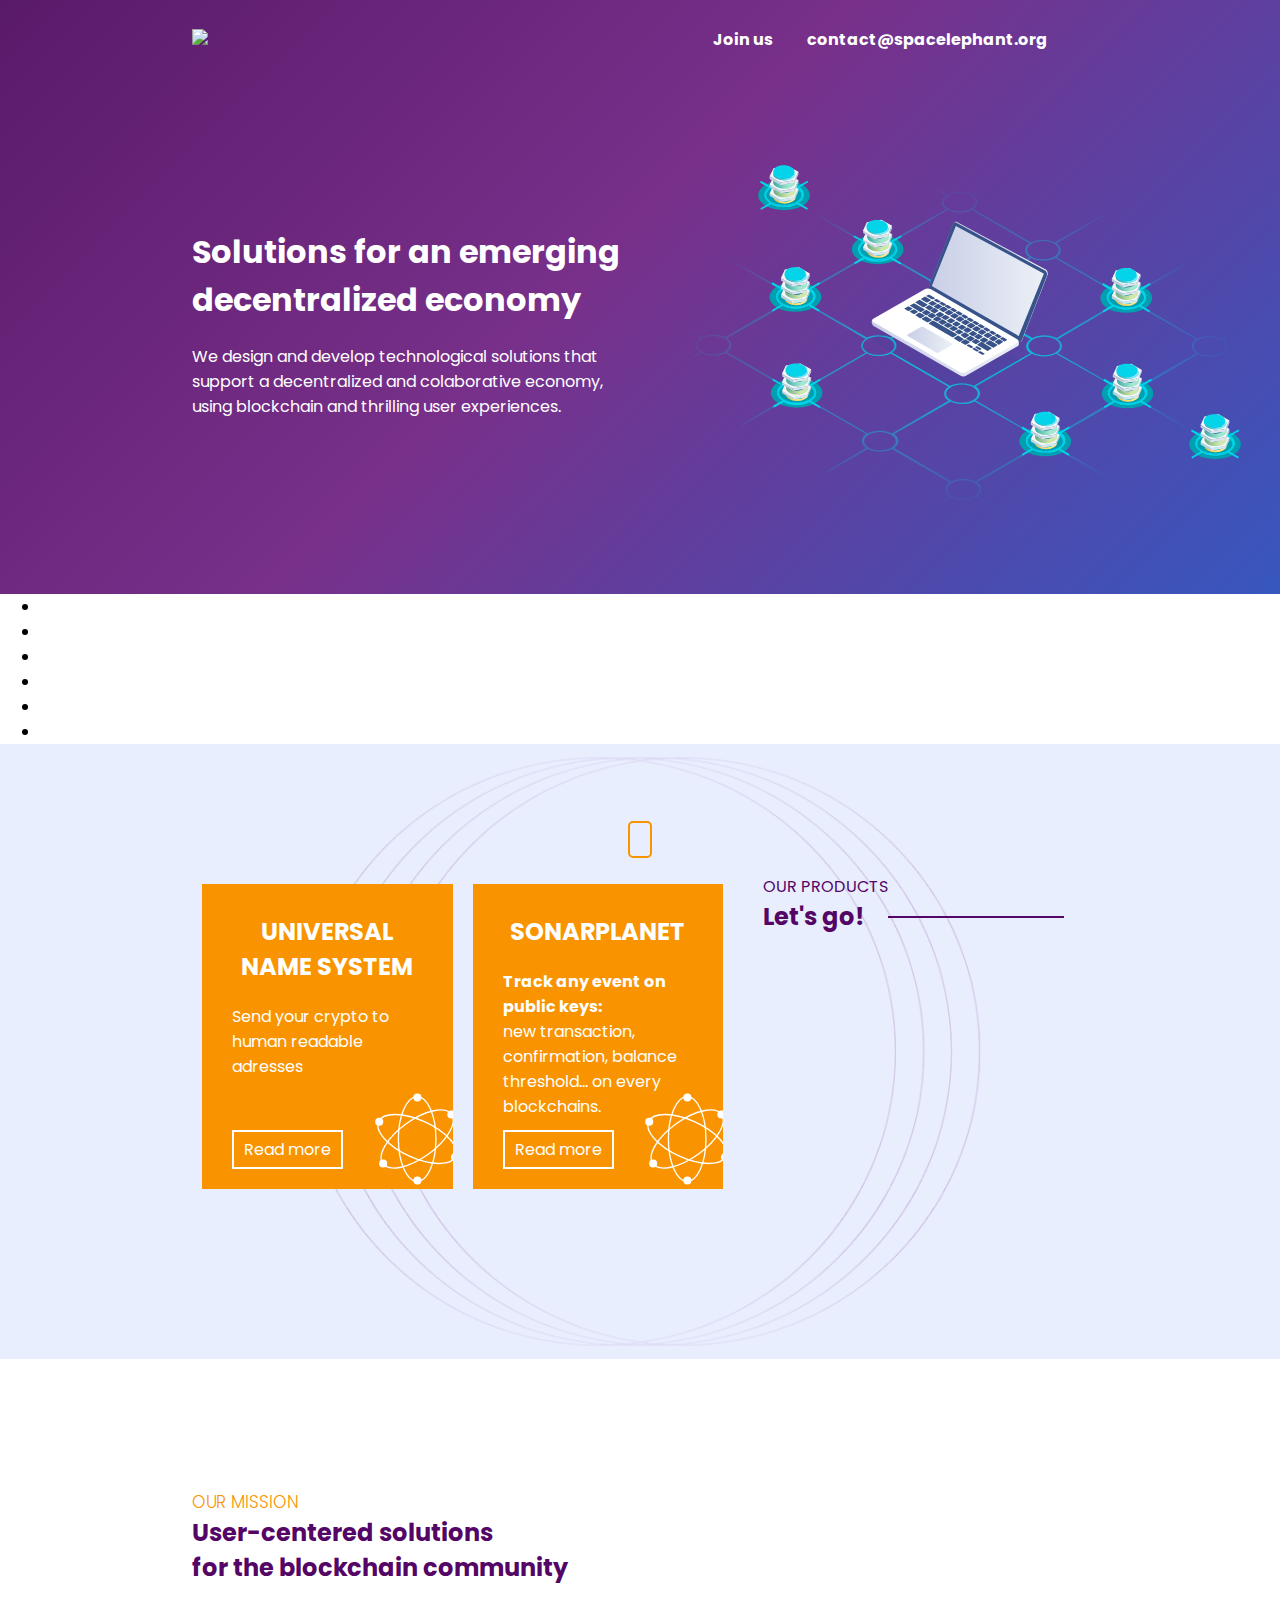
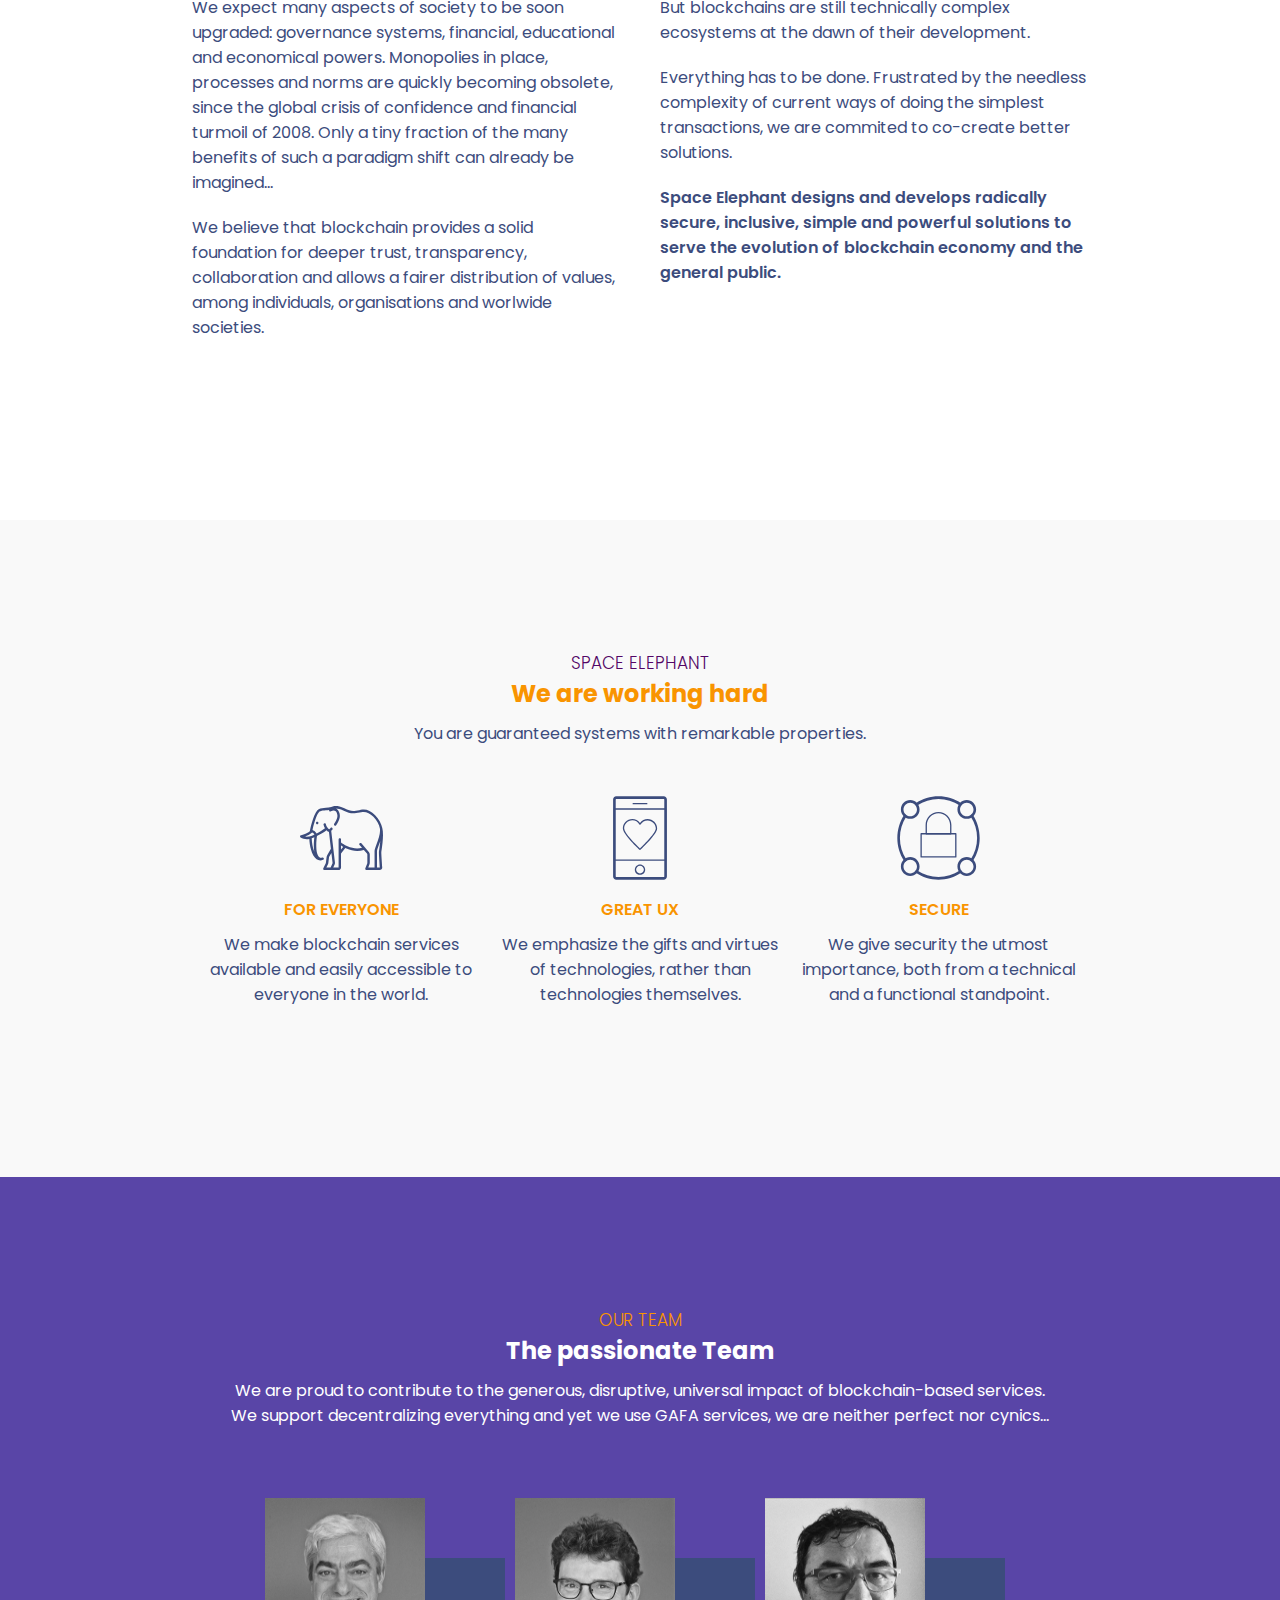
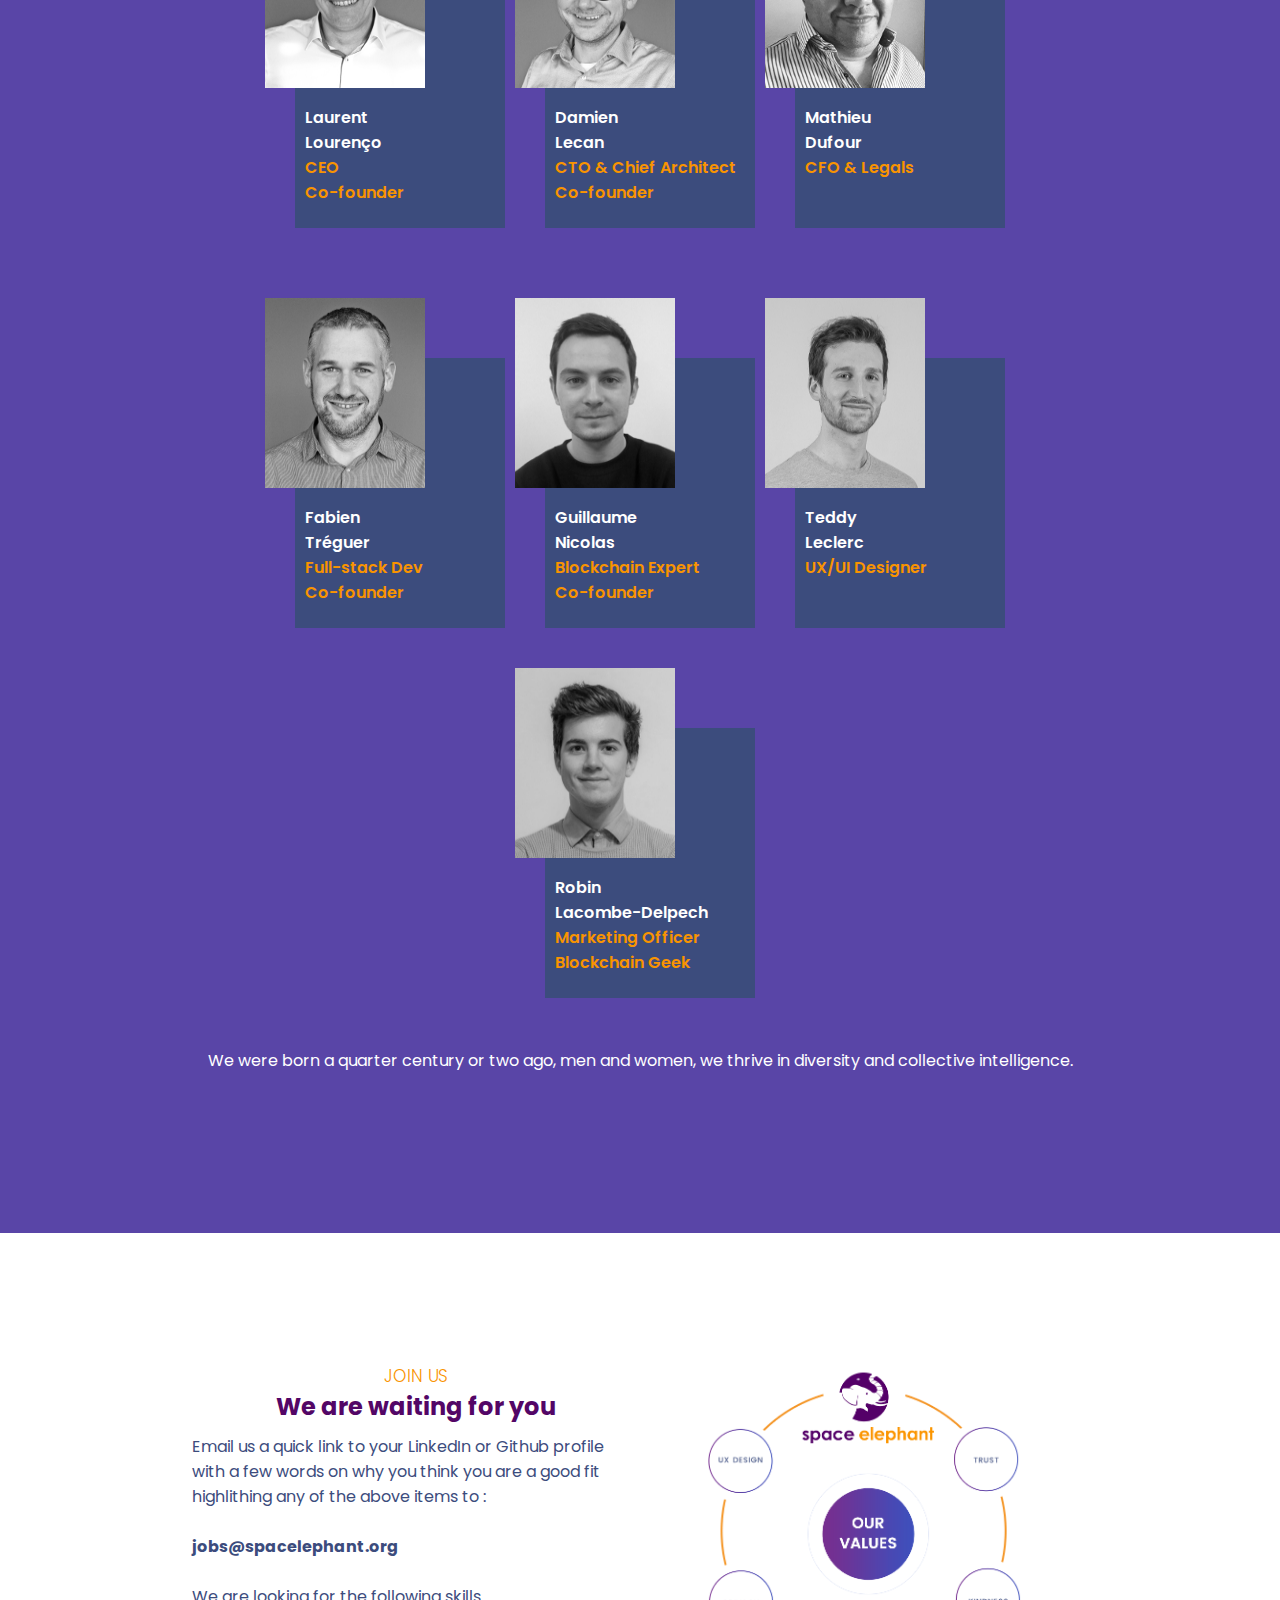
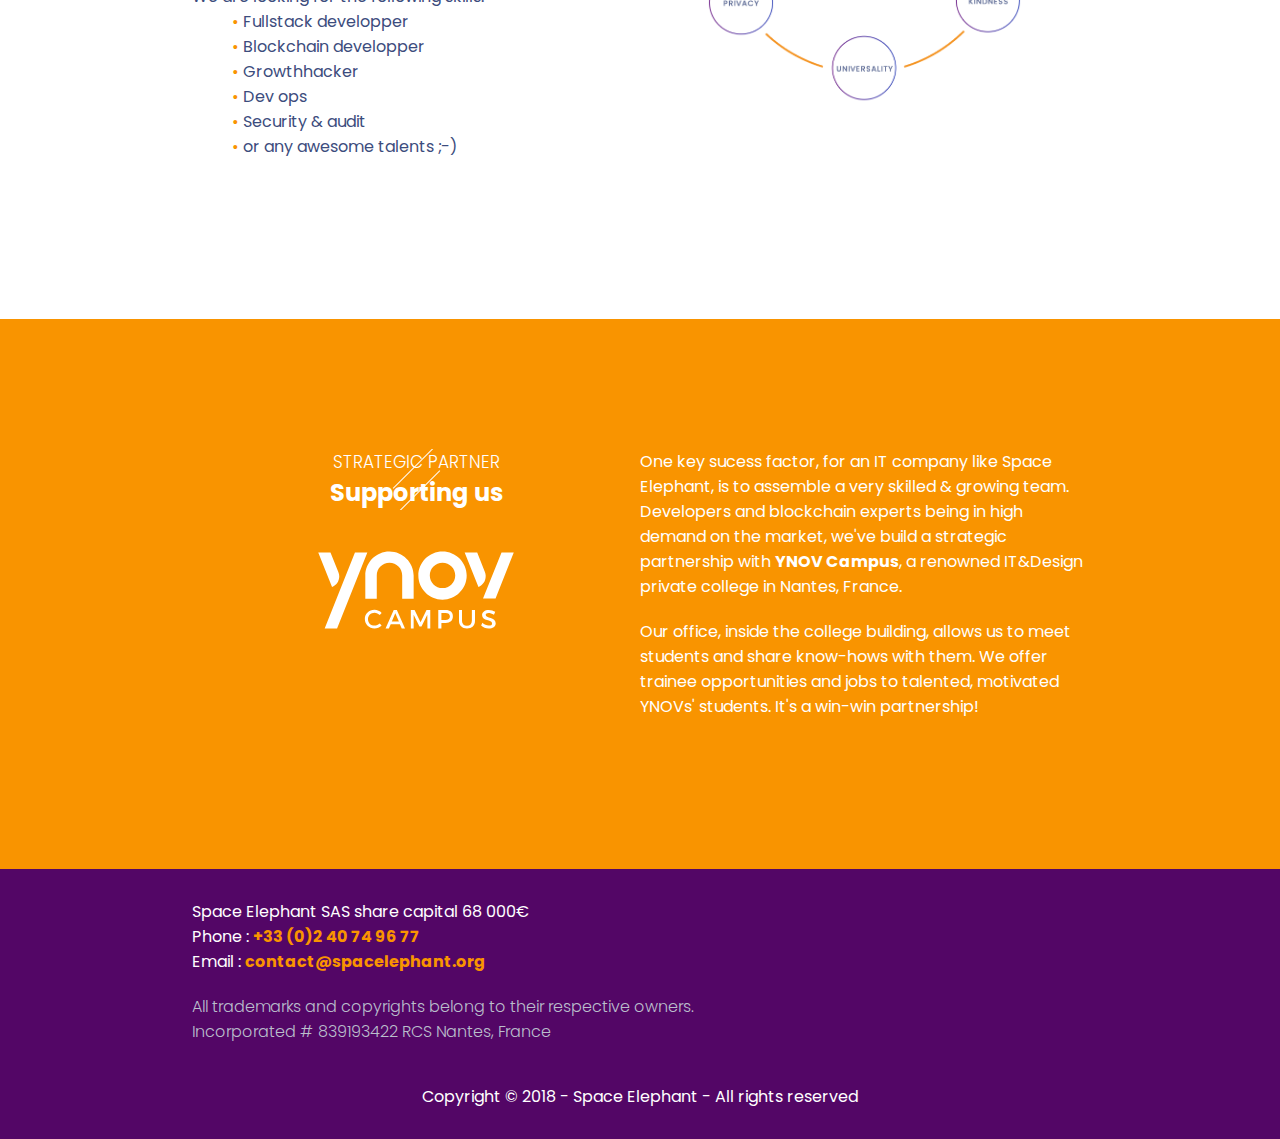
==== commit 0e8282ad: "refactor: do some cleaning" ====
--- a/index.html
+++ b/index.html
@@ -36,25 +36,8 @@
     <link rel="icon" type="image/png" sizes="32x32" href="favicon-32x32.png">
     <link rel="icon" type="image/png" sizes="16x16" href="favicon-16x16.png">
 
-    <script>
-        var loadListeners = function () {
-            if (window.addEventListener) {
-                window.addEventListener("scroll", function () {
-                    var down = document.getElementById("main-down");
-                    var top = document.getElementById("main-top");
-
-                    const scrollTop = Math.max(window.pageYOffset, document.documentElement.scrollTop, document.body.scrollTop);
-                    if (scrollTop < 150) {
-                        down.style.display = "block";
-                        top.style.display = "none";
-                    } else {
-                        down.style.display = "none";
-                        top.style.display = "block";
-                    }
-                });
-            }
-        };
-    </script>
+    <script src="./navigation.js"></script>
+    <script src="https://ajax.googleapis.com/ajax/libs/jquery/3.3.1/jquery.min.js"></script>
 
     <script defer src="https://use.fontawesome.com/releases/v5.0.8/js/solid.js" integrity="sha384-+Ga2s7YBbhOD6nie0DzrZpJes+b2K1xkpKxTFFcx59QmVPaSA8c7pycsNaFwUK6l"
         crossorigin="anonymous"></script>
@@ -74,7 +57,7 @@
     </script>
 </head>
 
-<body onload="loadListeners()">
+<body>
     <section class="header" id="header">
         <div class="container">
             <div class="top">
@@ -149,6 +132,47 @@
         </a>
     </div>
 
+
+    <nav id="vertical-nav">
+        <ul>
+            <li>
+                <a href="#products">
+                    <span class="dot"></span>
+                    <span class="label">PRODUCTS</span>
+                </a>
+            </li>
+            <li>
+                <a href="#mission">
+                    <span class="dot"></span>
+                    <span class="label">MISSIONS</span>
+                </a>
+            </li>
+            <li>
+                <a href="#work">
+                    <span class="dot"></span>
+                    <span class="label">WORK</span>
+                </a>
+            </li>
+            <li>
+                <a href="#team">
+                    <span class="dot"></span>
+                    <span class="label">TEAM</span>
+                </a>
+            </li>
+            <li>
+                <a href="#join-us">
+                    <span class="dot"></span>
+                    <span class="label">JOIN US</span>
+                </a>
+            </li>
+            <li>
+                <a href="#partners">
+                    <span class="dot"></span>
+                    <span class="label">PARTNERS</span>
+                </a>
+            </li>
+        </ul>
+    </nav>
 
     <section id="products" class="products">
         <!--div class="fil-ariane">
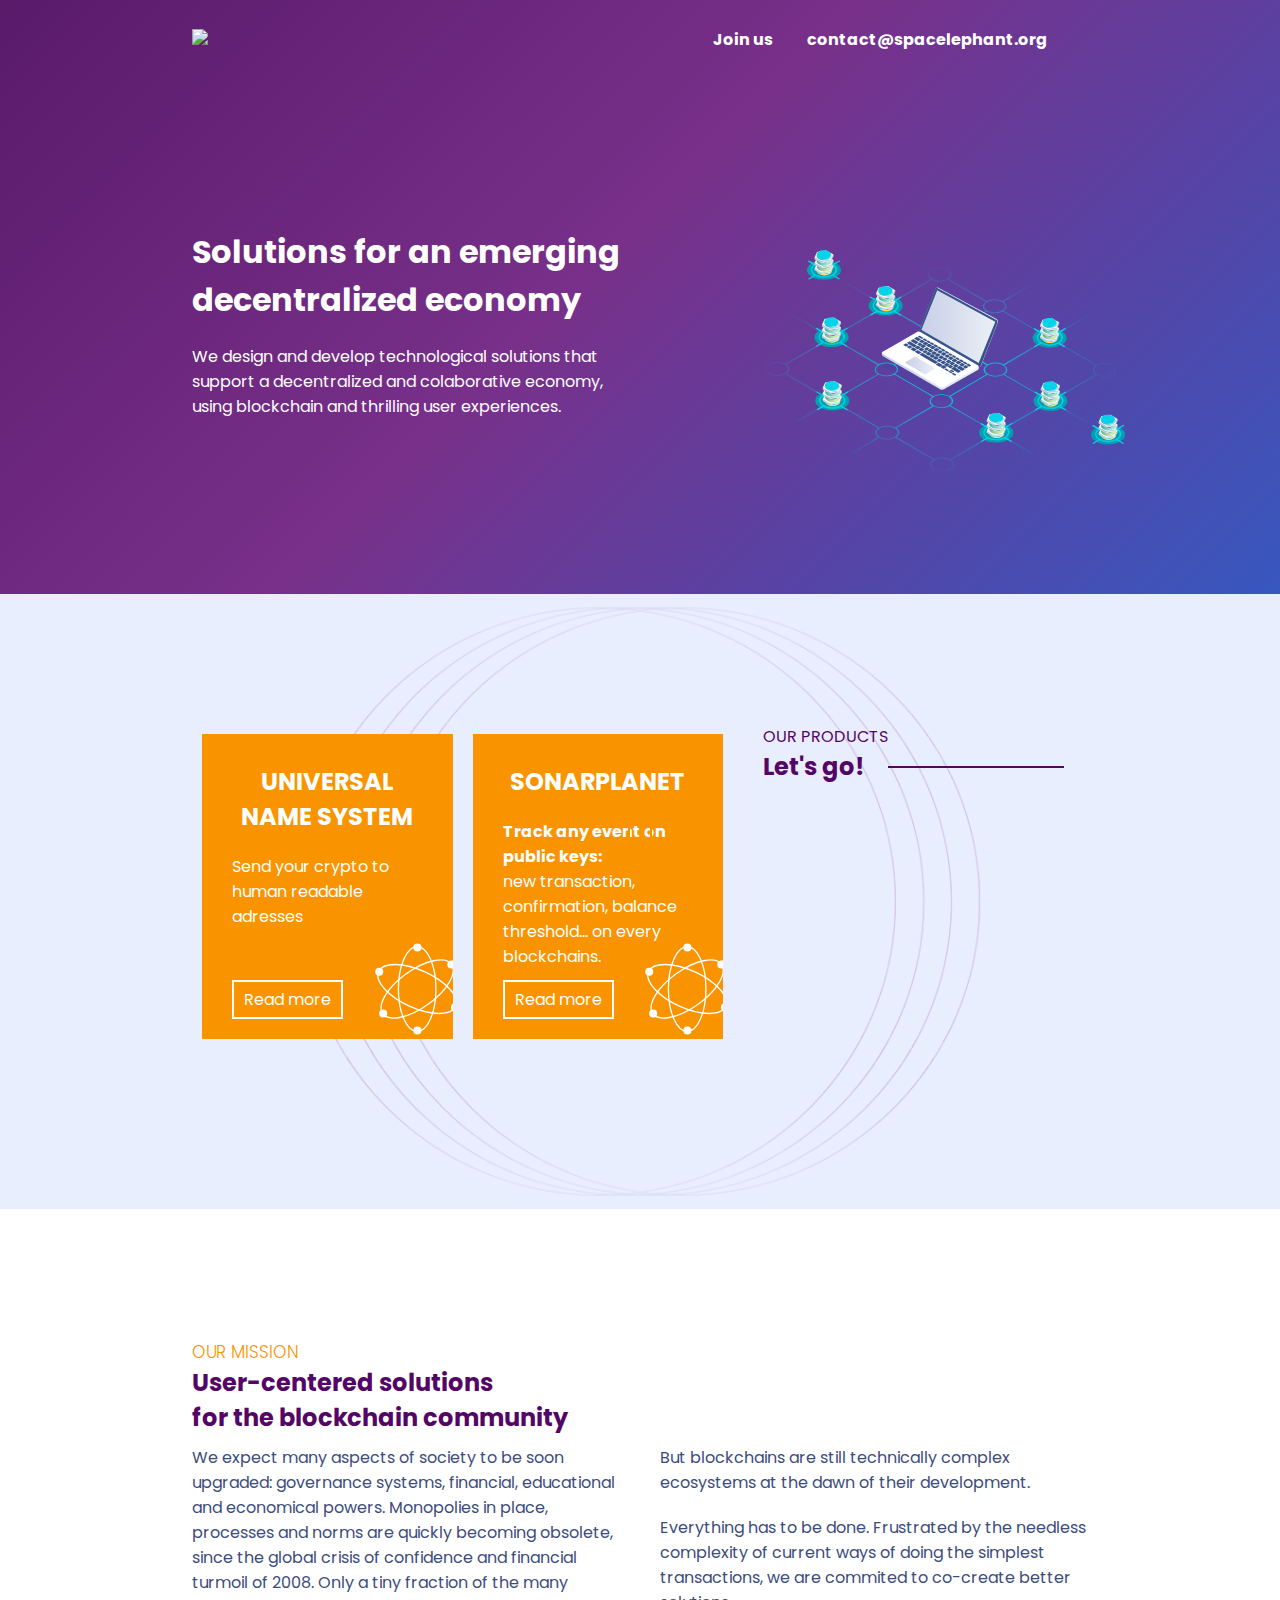
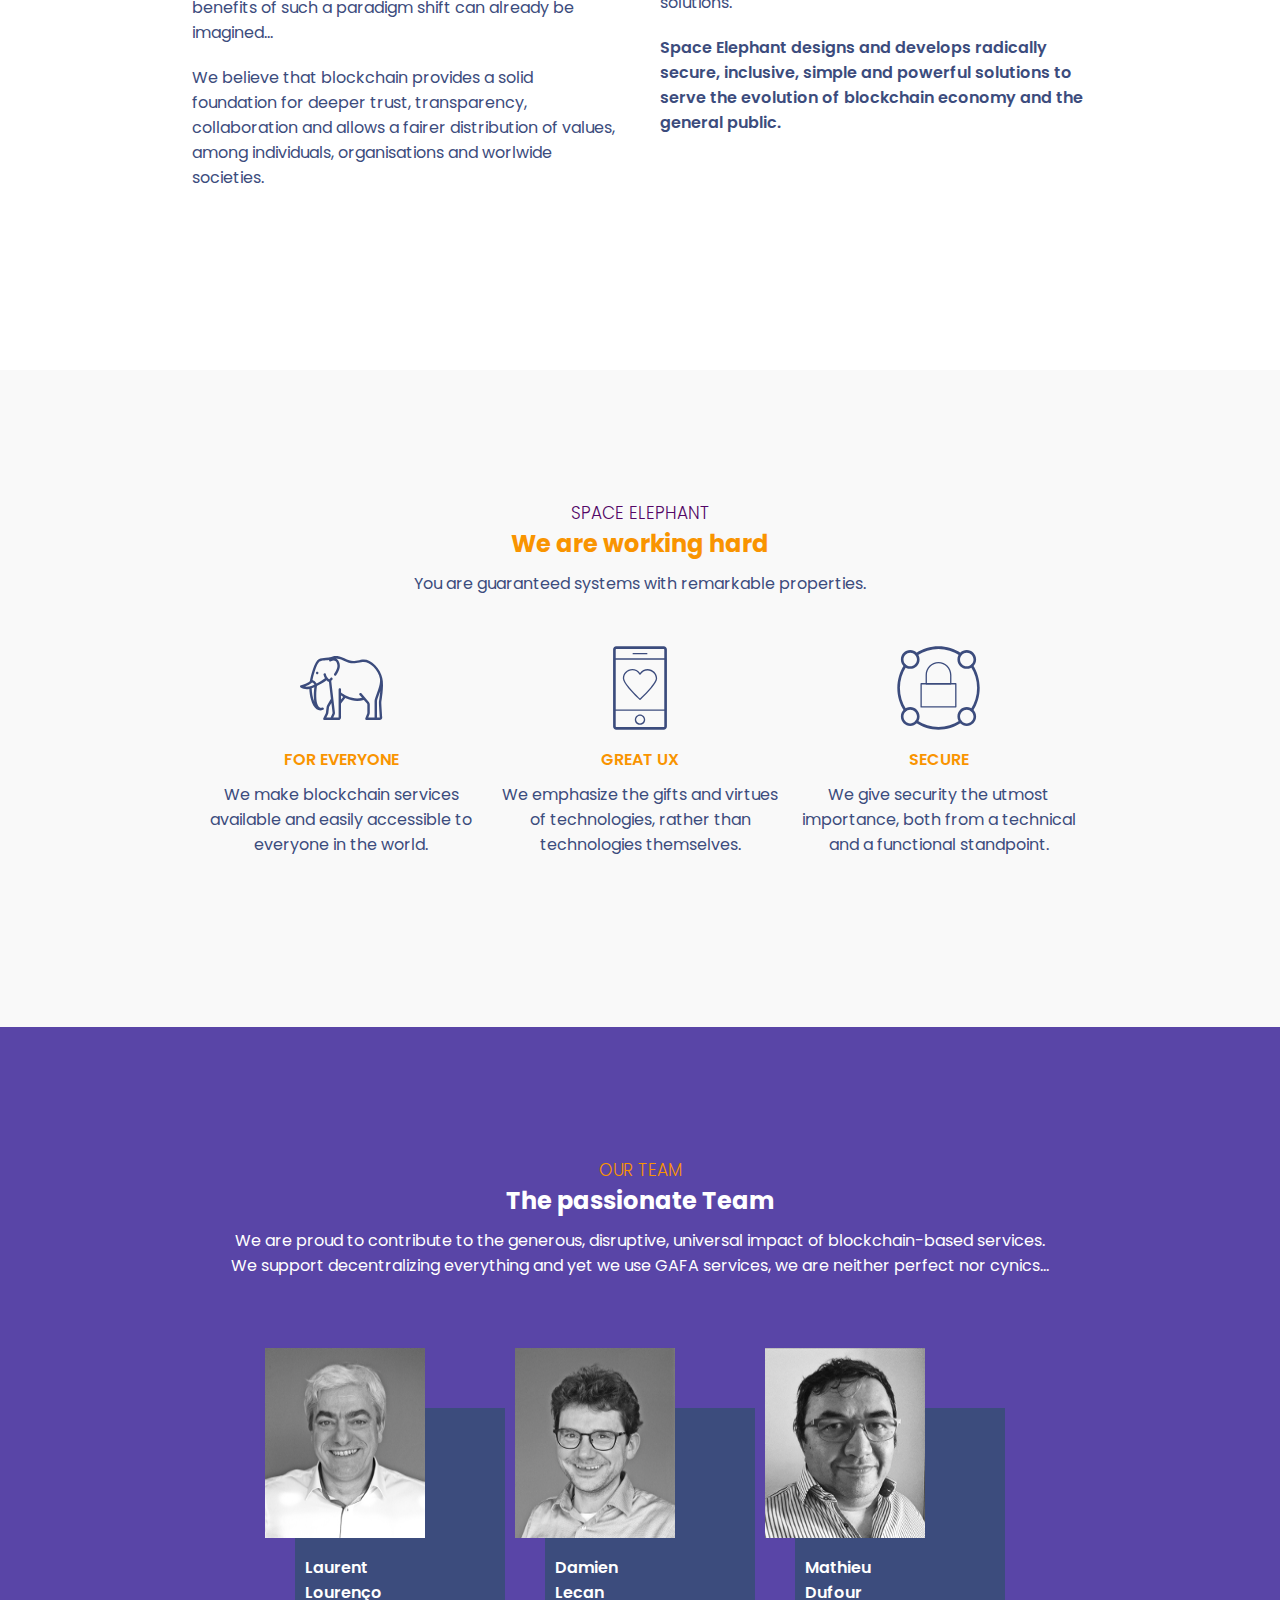
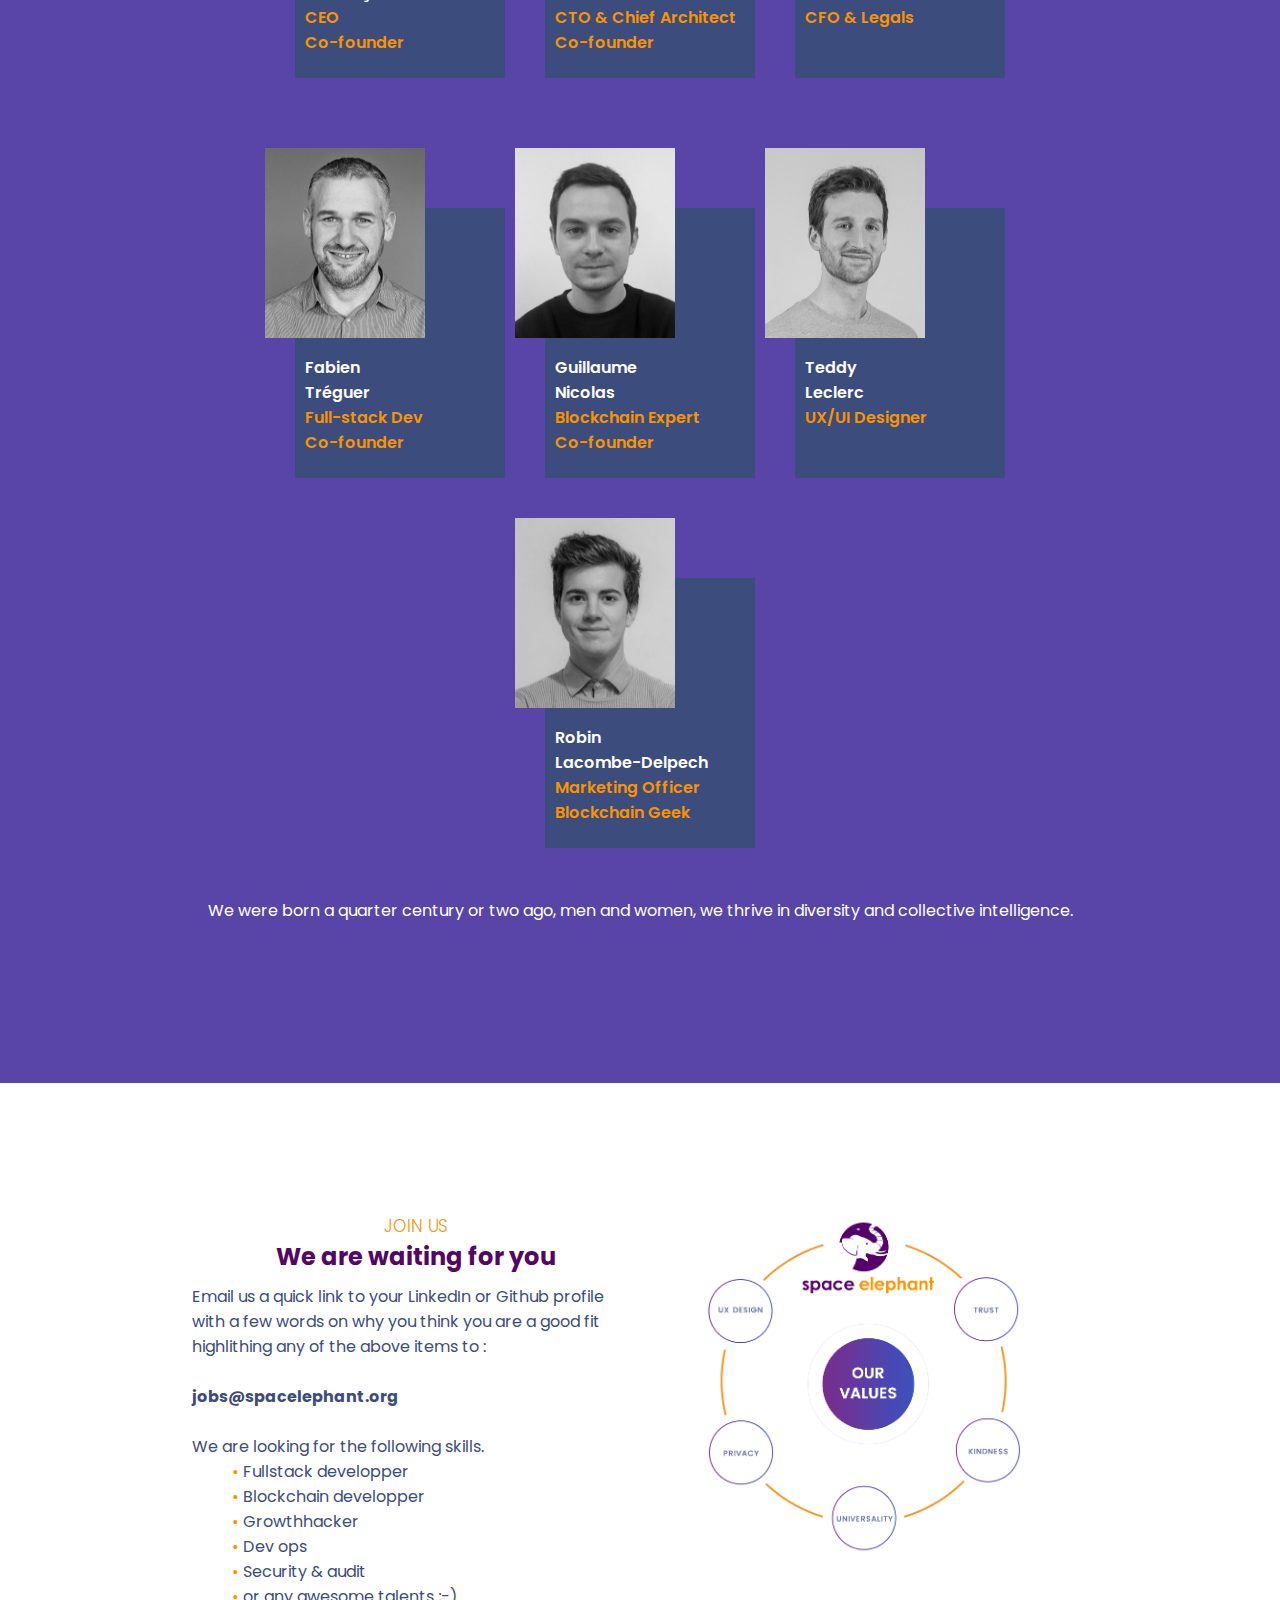
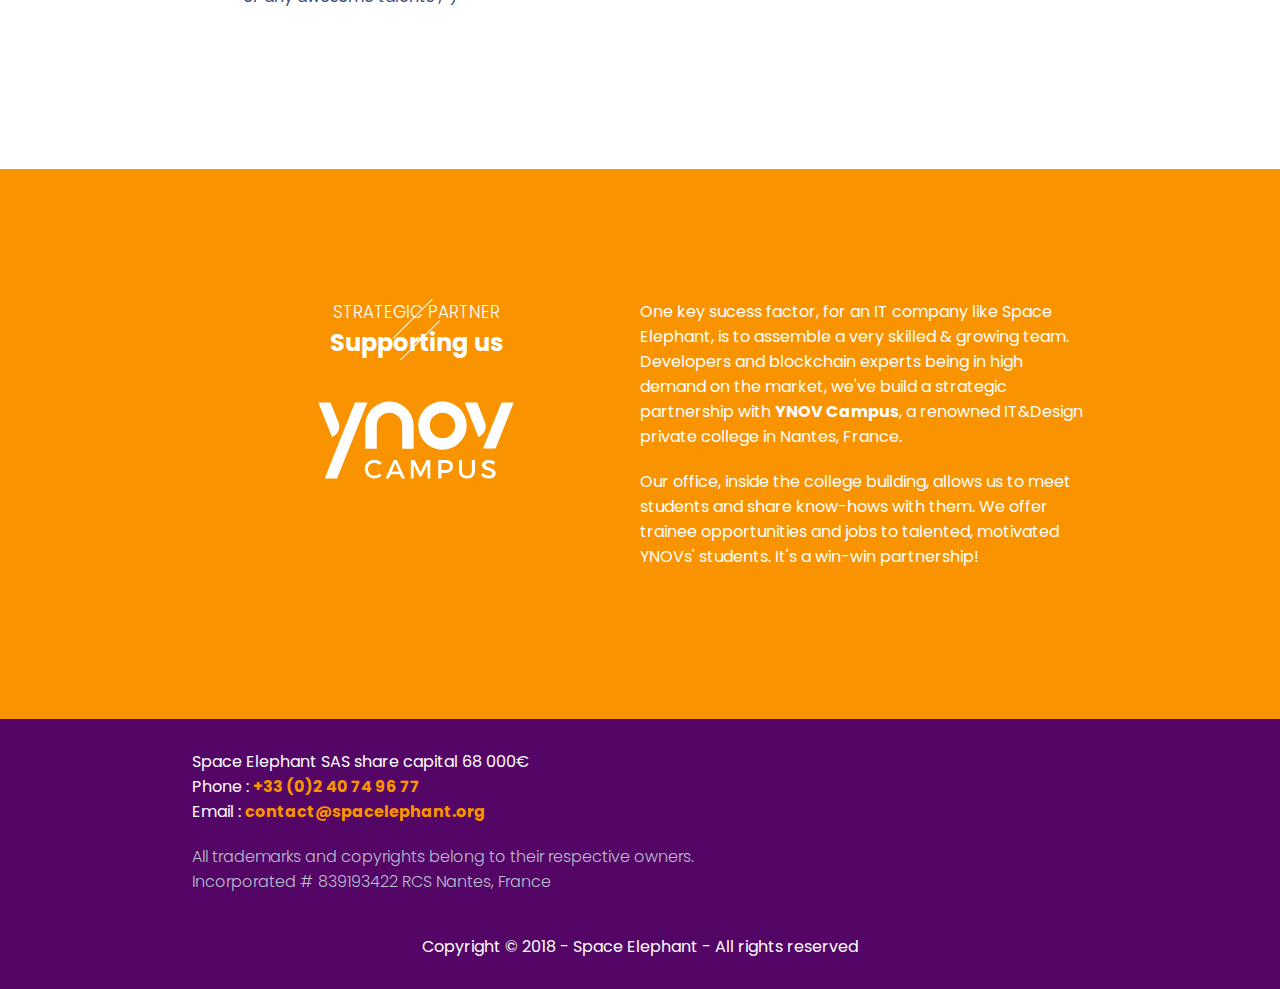
==== commit 30f8b948: "fix: navigation scroll activation and some css" ====
--- a/index.html
+++ b/index.html
@@ -36,8 +36,9 @@
     <link rel="icon" type="image/png" sizes="32x32" href="favicon-32x32.png">
     <link rel="icon" type="image/png" sizes="16x16" href="favicon-16x16.png">
 
+    <script src="https://ajax.googleapis.com/ajax/libs/jquery/3.3.1/jquery.min.js"></script>
     <script src="./navigation.js"></script>
-    <script src="https://ajax.googleapis.com/ajax/libs/jquery/3.3.1/jquery.min.js"></script>
+    
 
     <script defer src="https://use.fontawesome.com/releases/v5.0.8/js/solid.js" integrity="sha384-+Ga2s7YBbhOD6nie0DzrZpJes+b2K1xkpKxTFFcx59QmVPaSA8c7pycsNaFwUK6l"
         crossorigin="anonymous"></script>
@@ -132,8 +133,7 @@
         </a>
     </div>
 
-
-    <nav id="vertical-nav">
+    <nav id="vertical-nav" class="hidden">
         <ul>
             <li>
                 <a href="#products">
@@ -175,14 +175,6 @@
     </nav>
 
     <section id="products" class="products">
-        <!--div class="fil-ariane">
-            <ul>
-                <li class="active">Products</li>
-                <li><a href="#mission">Mission</a></li>
-                <li><a href="#team">Team</a></li>
-                <li><a href="#join-us">Join us</a></li>
-            </ul>
-        </div-->
         <div class="container">
             <div class="our-products">
                 <div class="product">
--- a/space-elephant.css
+++ b/space-elephant.css
@@ -130,9 +130,9 @@
     linear-gradient(-45deg, #3757b7, #3757bf 0%, #78308a 54%, #5a1a6a 100%);
   height: 66vh;
   padding: 0px;
-  background-size: 50%, 100%;
+  background-size: 33%, 100%;
   background-repeat: no-repeat;
-  background-position-x: 100%;
+  background-position-x: 85%;
   background-position-y: 70%;
 }
 .header .container {
@@ -232,6 +232,35 @@
   width: 150%;
 }
 
+/* navigation */
+
+#vertical-nav {
+  position: fixed;
+  z-index: 1000;
+  top: 45%;
+  bottom: auto;
+  -webkit-transform: translateY(-45%);
+  -moz-transform: translateY(-45%);
+  -ms-transform: translateY(-45%);
+  -o-transform: translateY(-45%);
+  transform: translateY(-45%);
+}
+
+.hidden {
+  visibility: hidden;
+}
+
+#vertical-nav li,
+#vertical-nav a {
+  color: #babecc;
+}
+
+#vertical-nav .is-selected,
+#vertical-nav .is-selected * {
+  color: #5a1a6a;
+  font-weight: bold;
+}
+
 /* Section products */
 .products {
   background-image: url(images/ellipse.png);
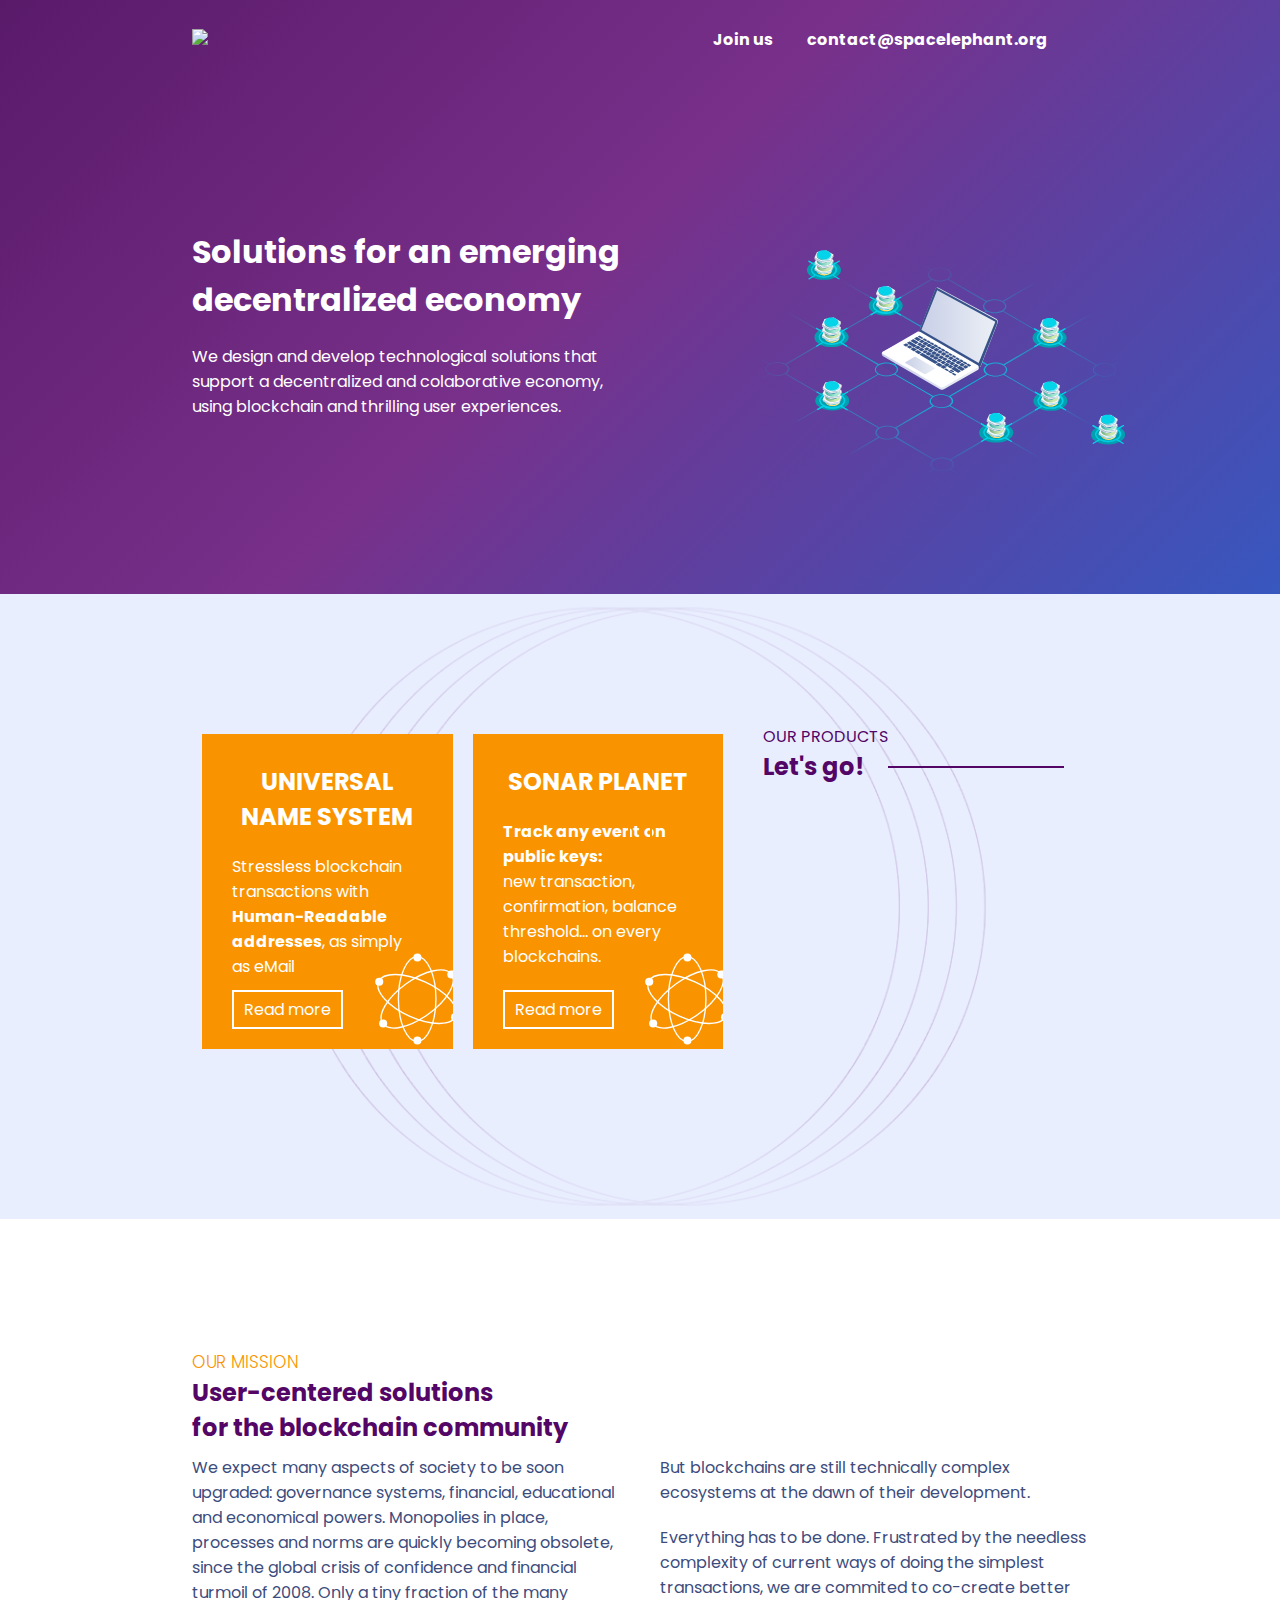
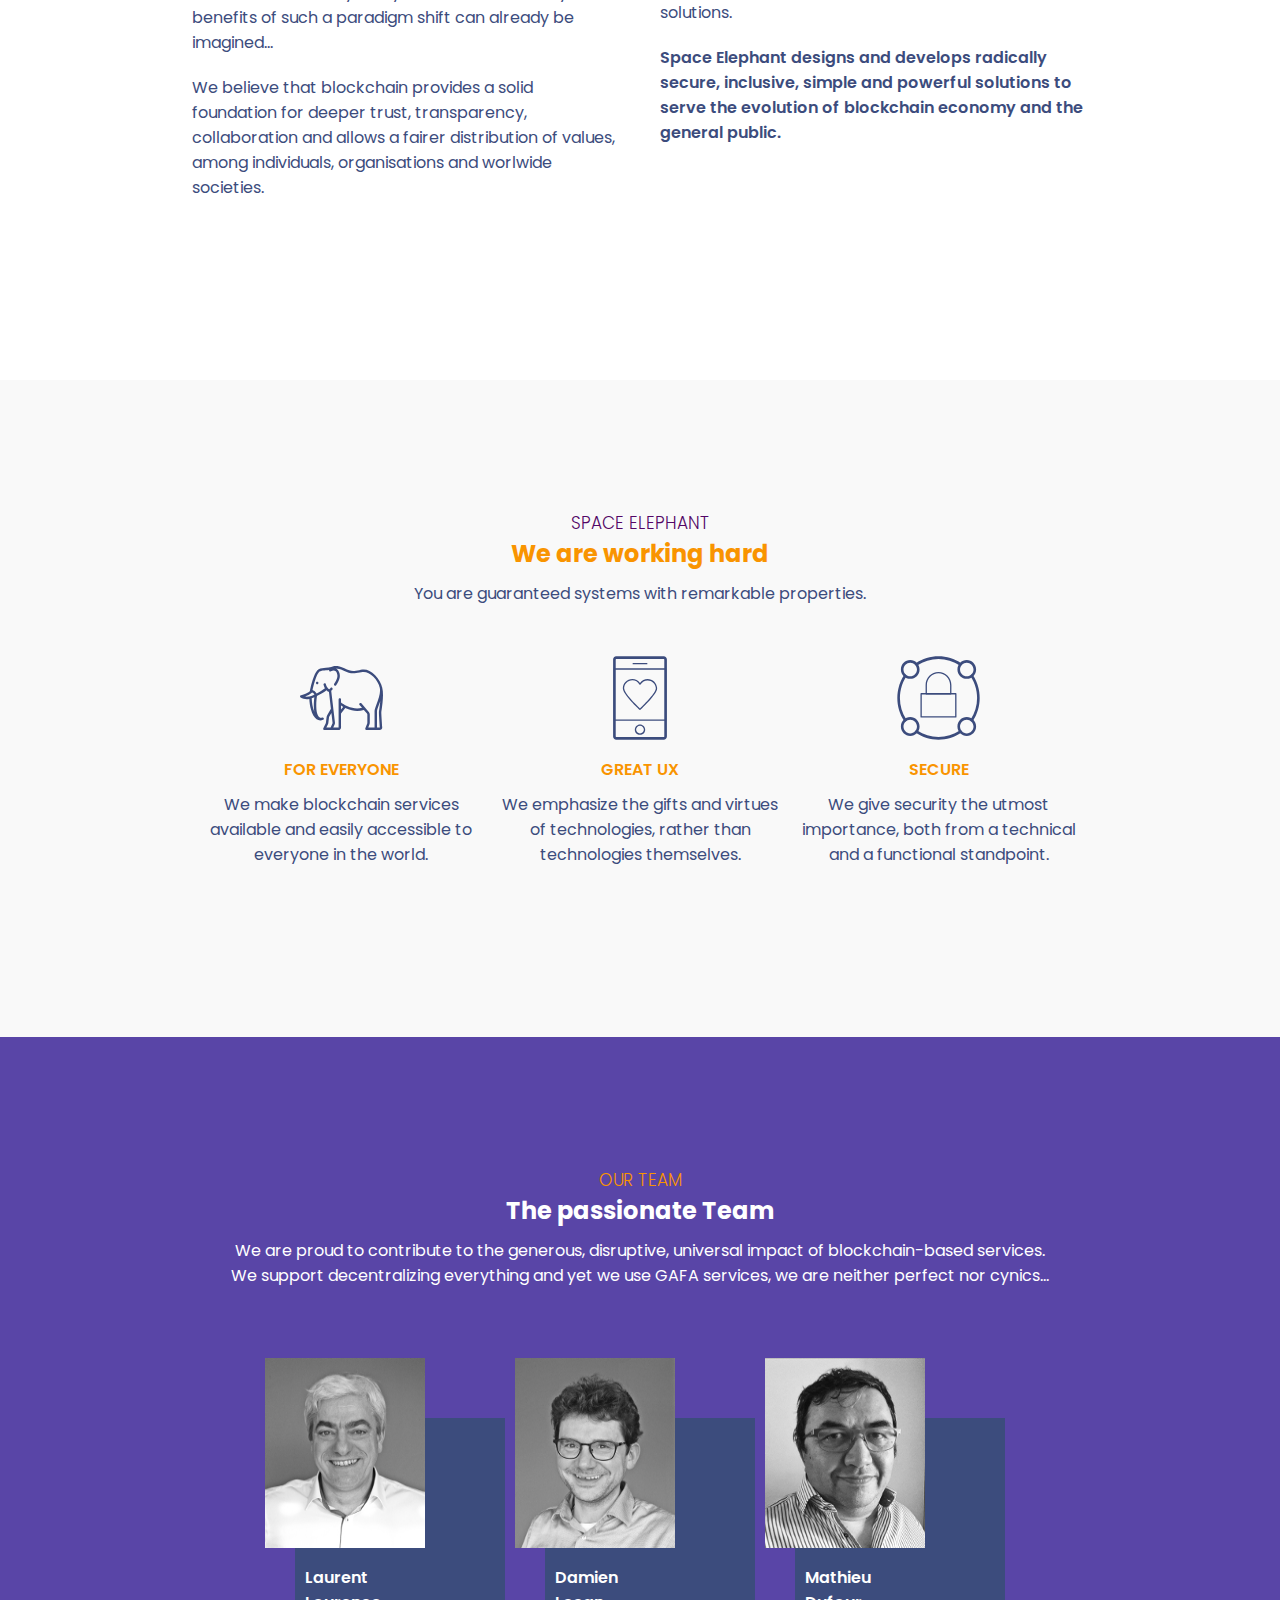
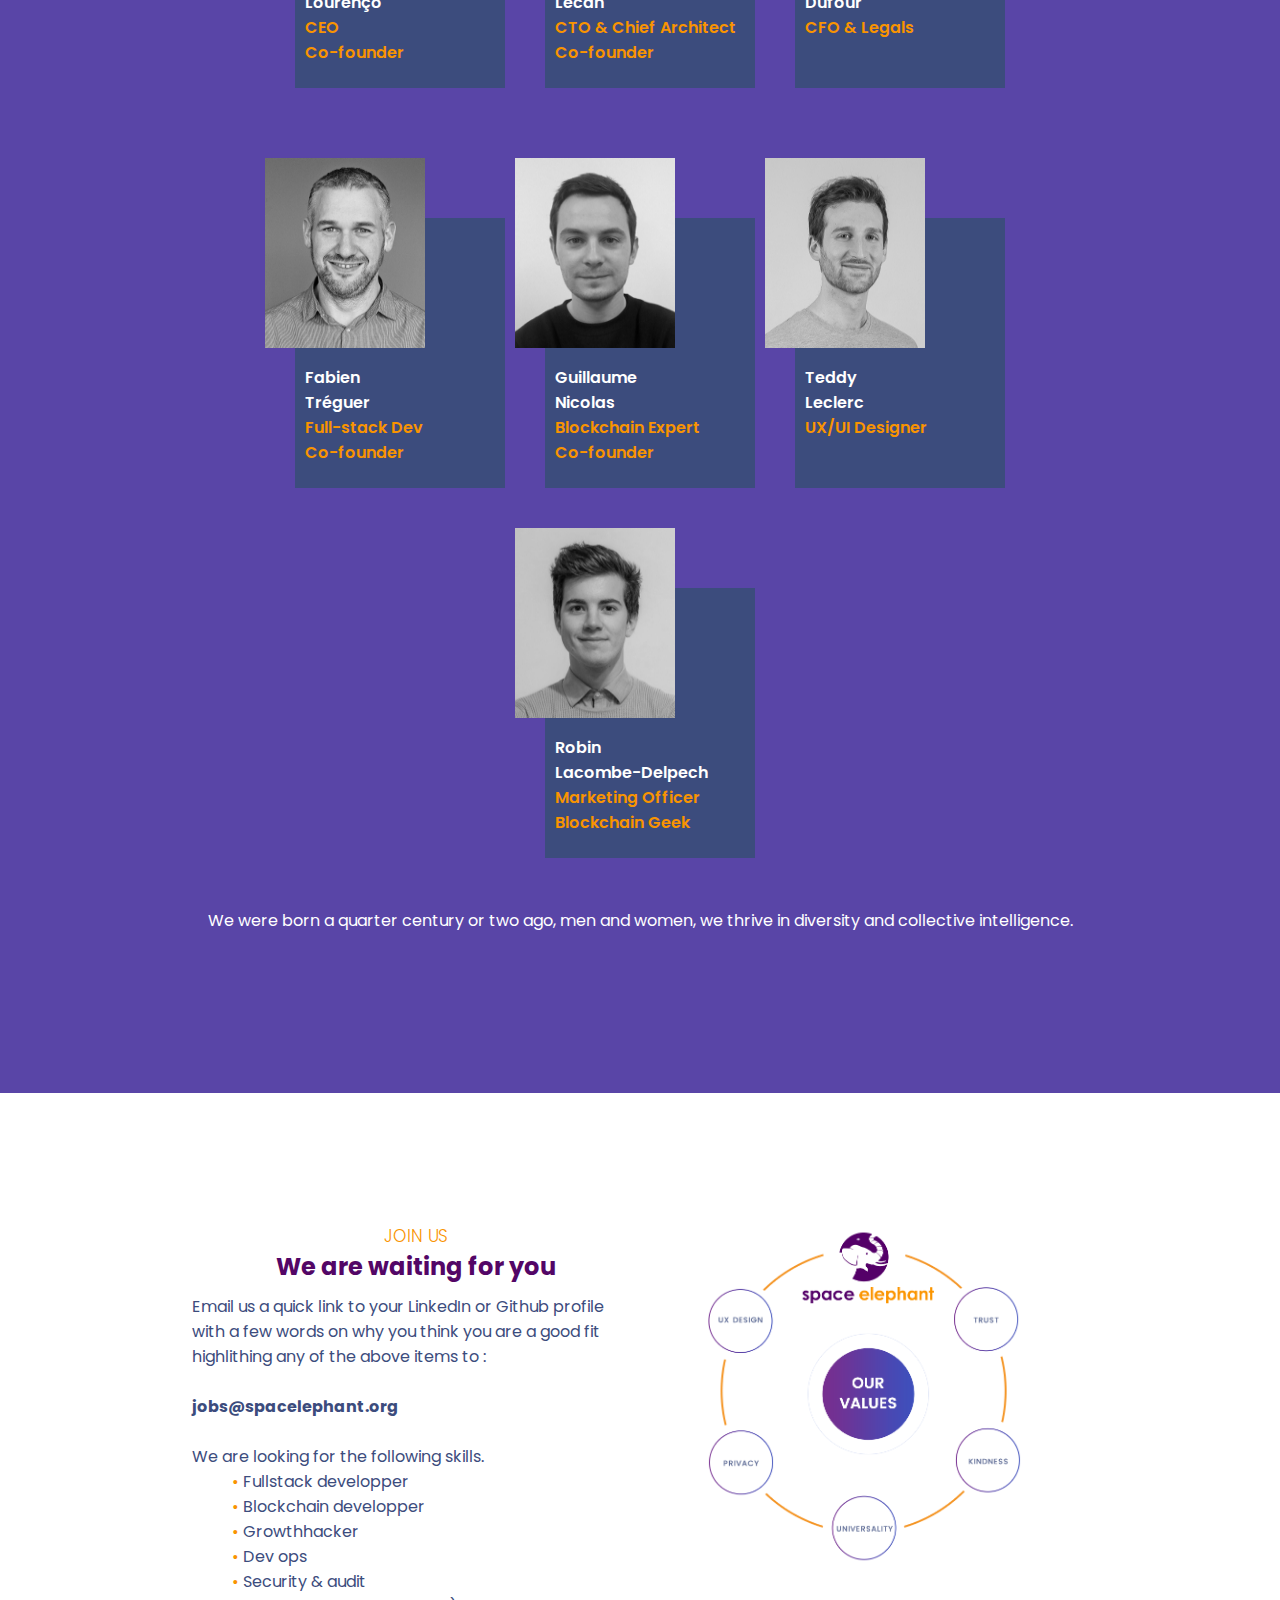
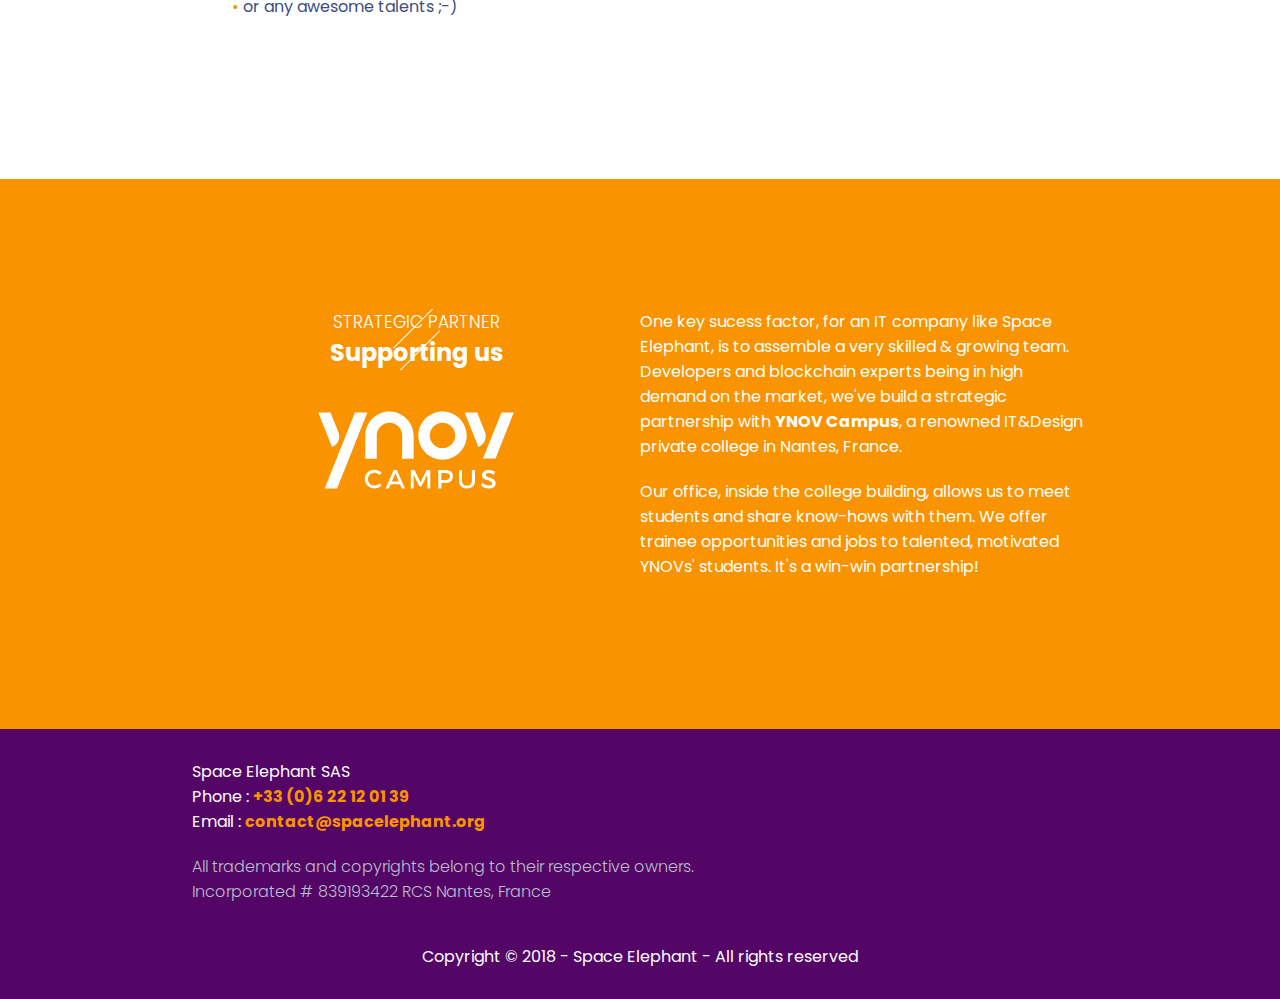
==== commit 950f7cb5: "feat: update social urls for robin profile" ====
--- a/index.html
+++ b/index.html
@@ -38,7 +38,7 @@
 
     <script src="https://ajax.googleapis.com/ajax/libs/jquery/3.3.1/jquery.min.js"></script>
     <script src="./navigation.js"></script>
-    
+
 
     <script defer src="https://use.fontawesome.com/releases/v5.0.8/js/solid.js" integrity="sha384-+Ga2s7YBbhOD6nie0DzrZpJes+b2K1xkpKxTFFcx59QmVPaSA8c7pycsNaFwUK6l"
         crossorigin="anonymous"></script>
@@ -181,13 +181,14 @@
                     <h5>Universal name system</h5>
                     <div>
                         <p>
-                            Send your crypto to human readable adresses
+                            Stressless blockchain transactions with
+                            <span class="bold">Human-Readable addresses</span>, as simply as eMail
                         </p>
                     </div>
                     <a class="read-more" href="https://www.universal-name-system.com">Read more</a>
                 </div>
                 <div class="product">
-                    <h5>SonarPlanet</h5>
+                    <h5>Sonar Planet</h5>
                     <div>
                         <div class="bold">
                             Track any event on public keys:
@@ -565,13 +566,13 @@
                                     <i class="fab fa-linkedin-in space-blue-icon" data-fa-transform="shrink-3 right-1.1 up-1.1"></i>
                                 </span>
                             </a>
-                            <a class="social-link" href="https://twitter.com/RobinLacombeD" target="_blank">
+                            <a class="social-link" href="https://twitter.com/RbnLcmb" target="_blank">
                                 <span class="fa-layers fa-fw">
                                     <i class="fas fa-circle fa-lg white-icon"></i>
                                     <i class="fab fa-twitter space-blue-icon" data-fa-transform="shrink-3 right-1.1"></i>
                                 </span>
                             </a>
-                            <a class="social-link" href="https://medium.com/@contact_82544" target="_blank">
+                            <a class="social-link" href="https://medium.com/@robinlacombe" target="_blank">
                                 <span class="fa-layers fa-fw">
                                     <i class="fas fa-circle fa-lg white-icon"></i>
                                     <i class="fab fa-medium-m space-blue-icon" data-fa-transform="shrink-1.3 right-0.8"></i>
@@ -663,9 +664,9 @@
             <div class="info">
                 <div class="left">
                     <p>
-                        Space Elephant SAS share capital 68 000&euro;
+                        Space Elephant SAS
                         <br/> Phone :
-                        <a href="tel:+33240749677">+33 (0)2 40 74 96 77</a>
+                        <a href="tel:+33622120139">+33 (0)6 22 12 01 39</a>
                         <br/> Email :
                         <a href="mailto:contact@spacelephant.org">contact@spacelephant.org</a>
                     </p>
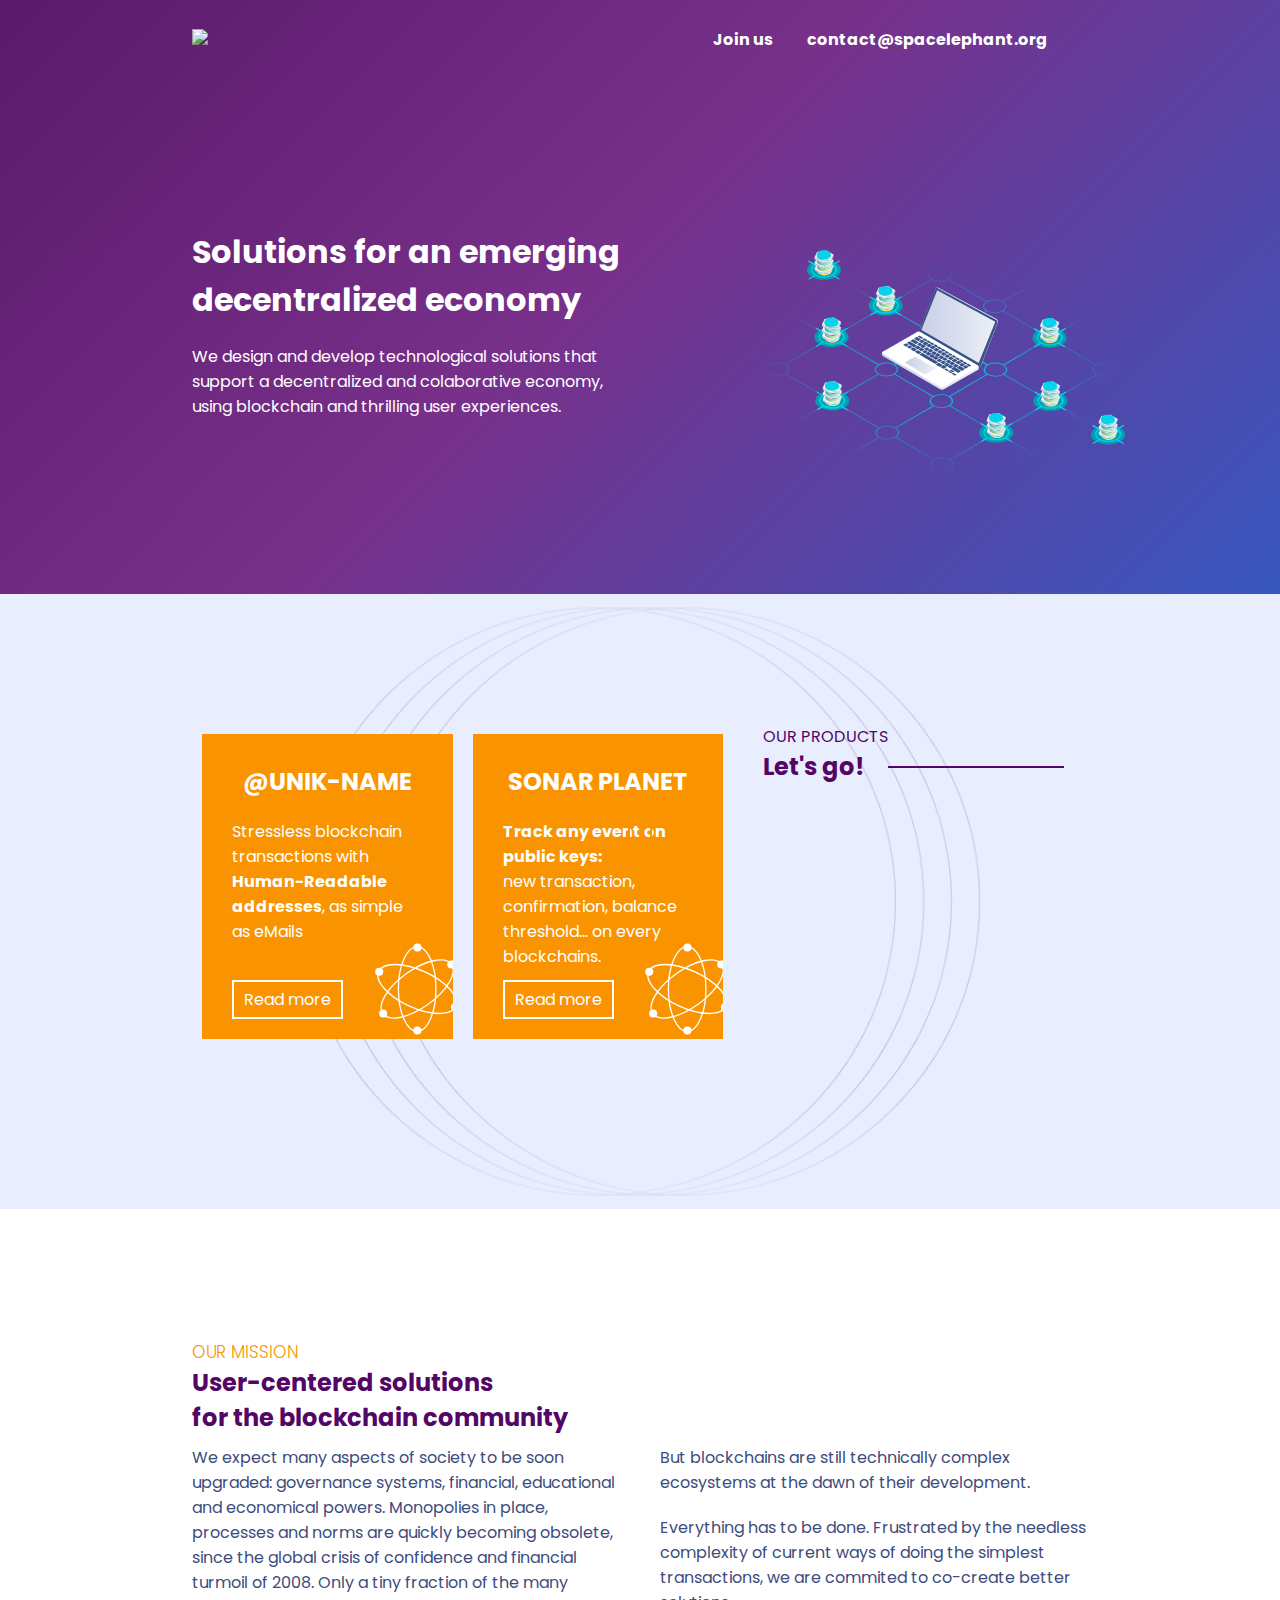
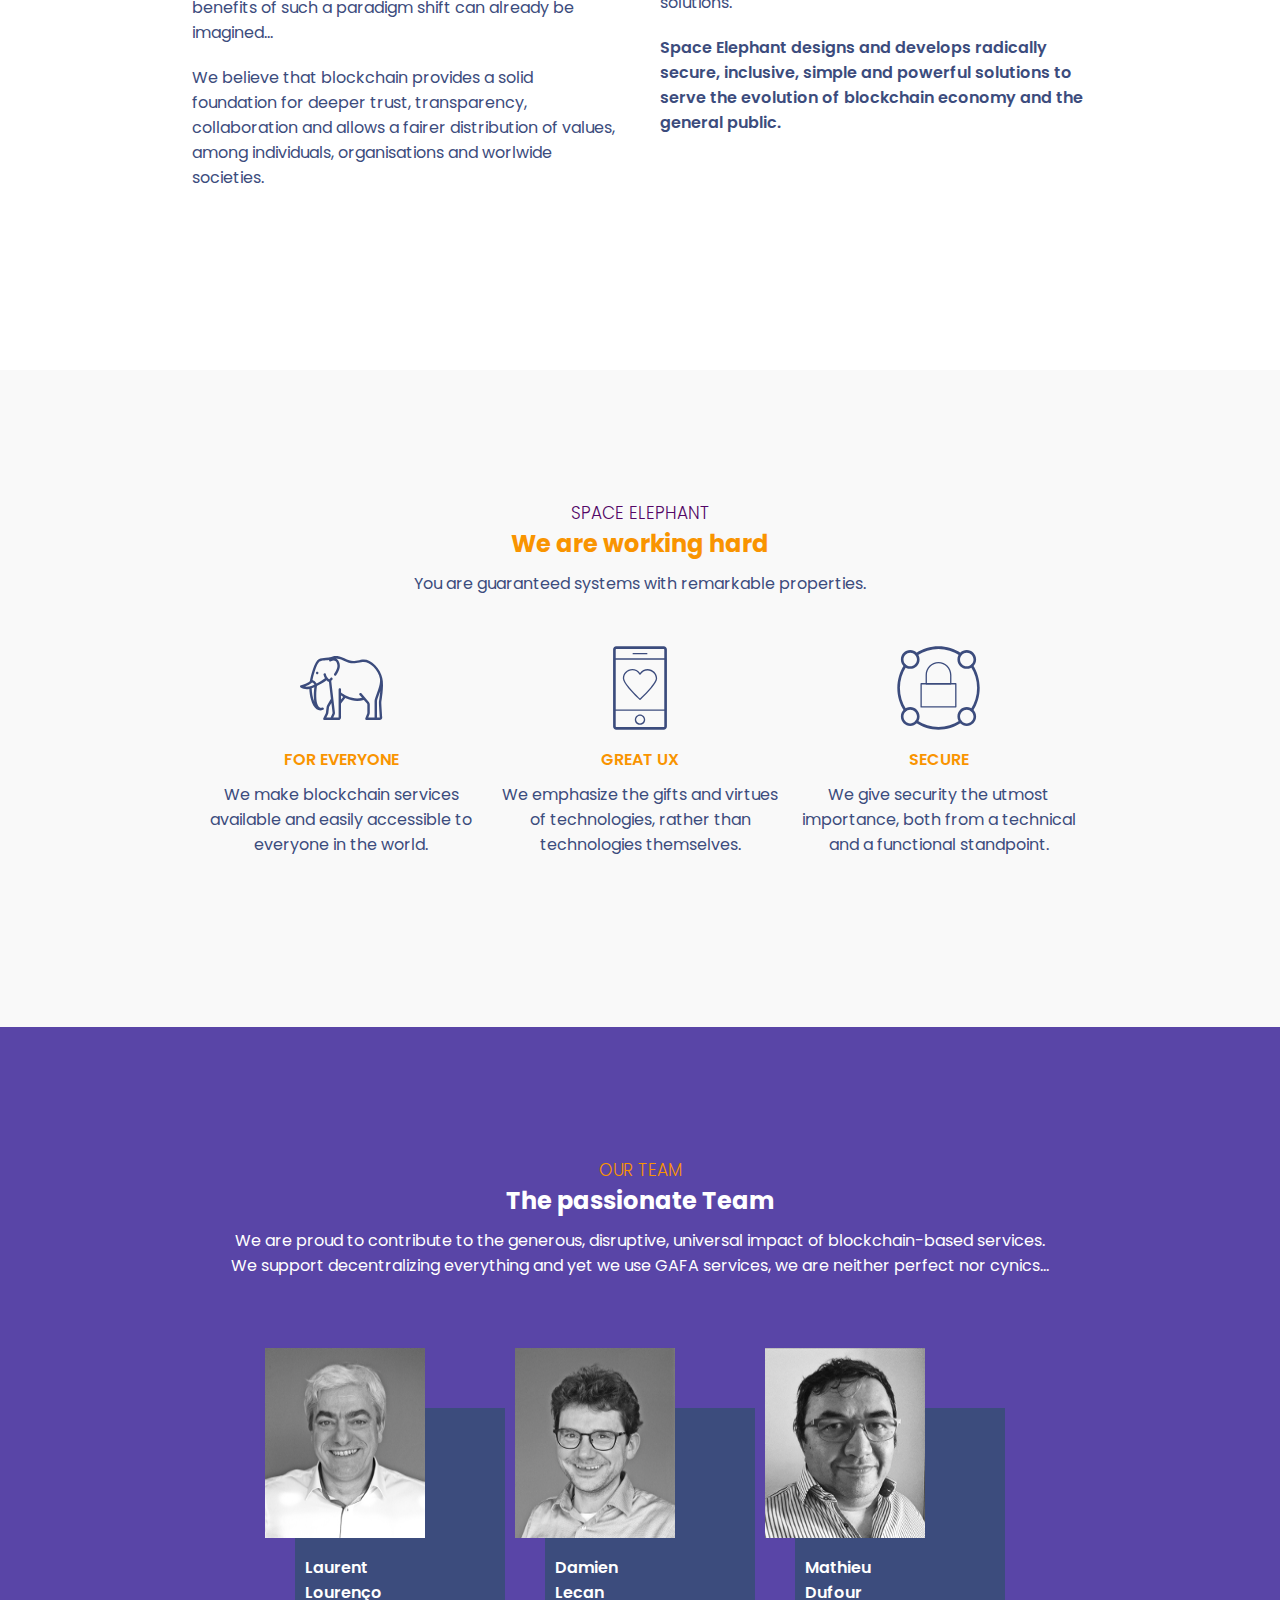
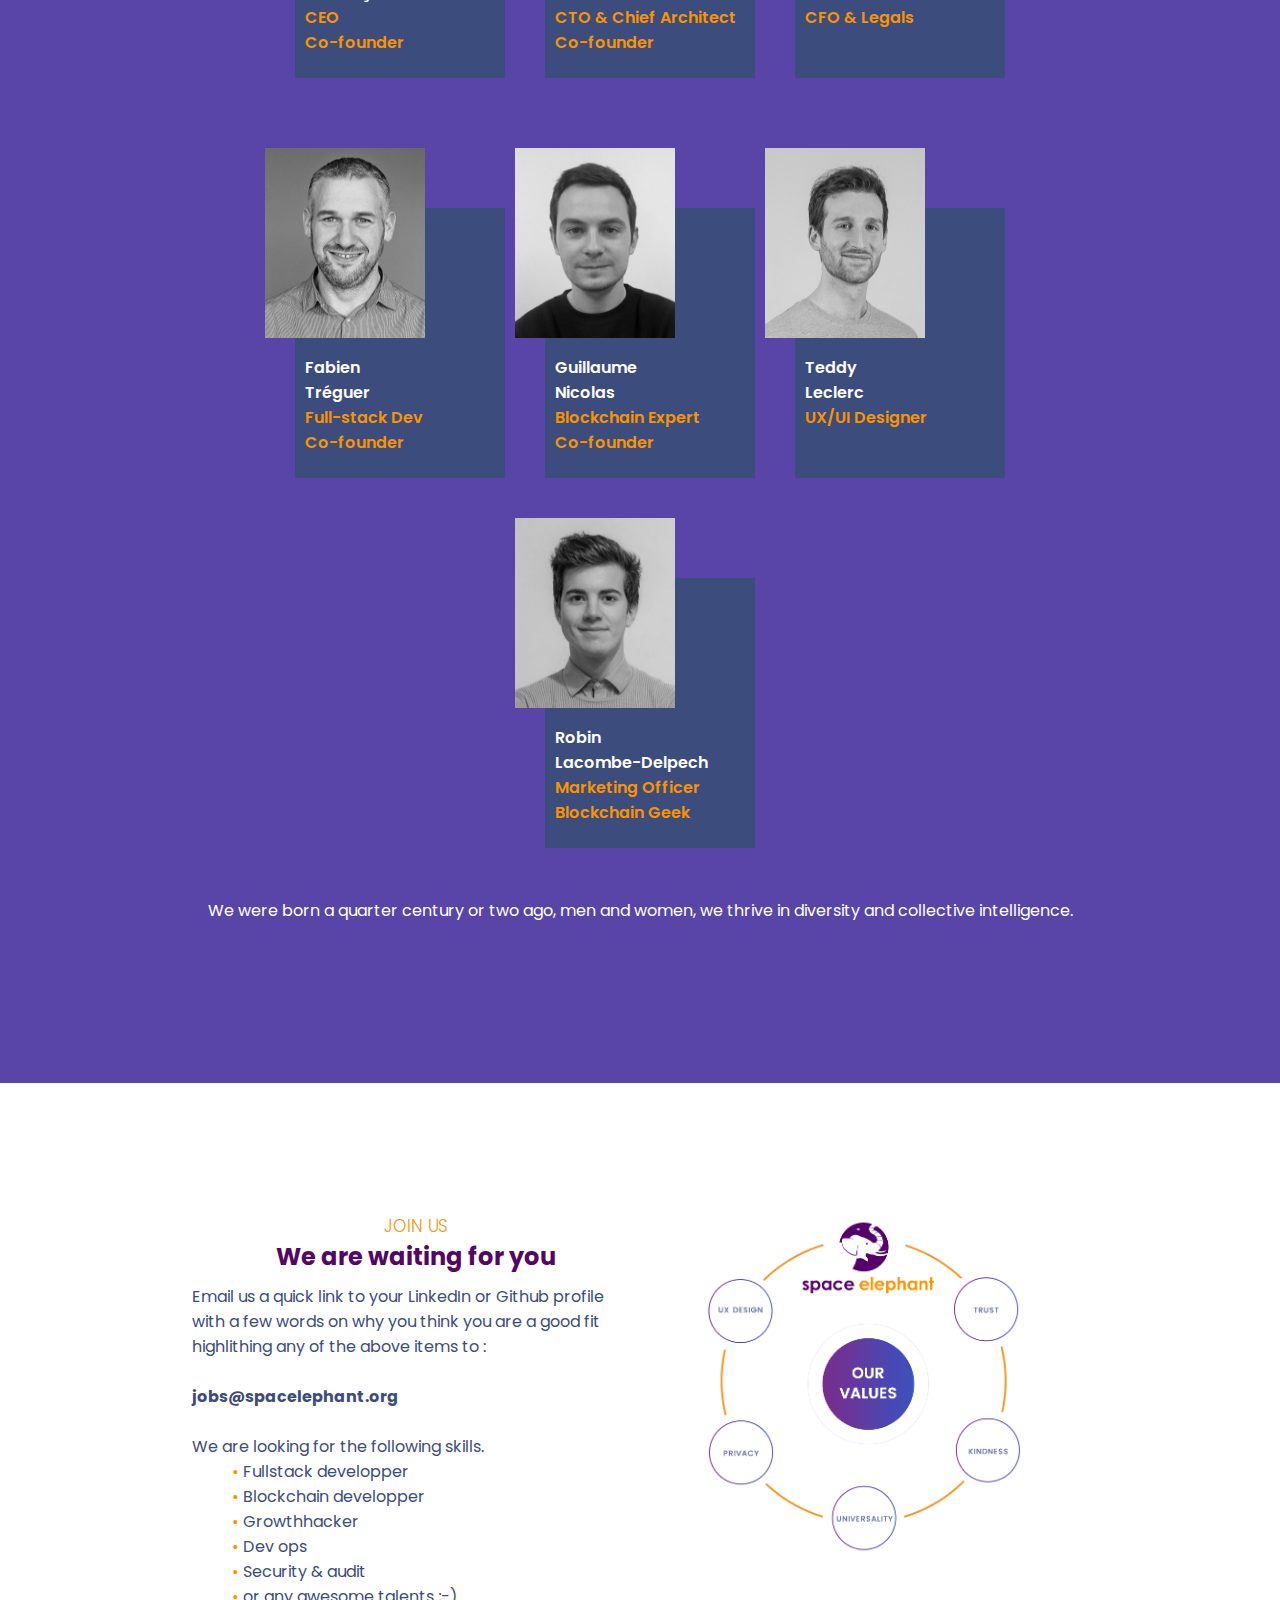
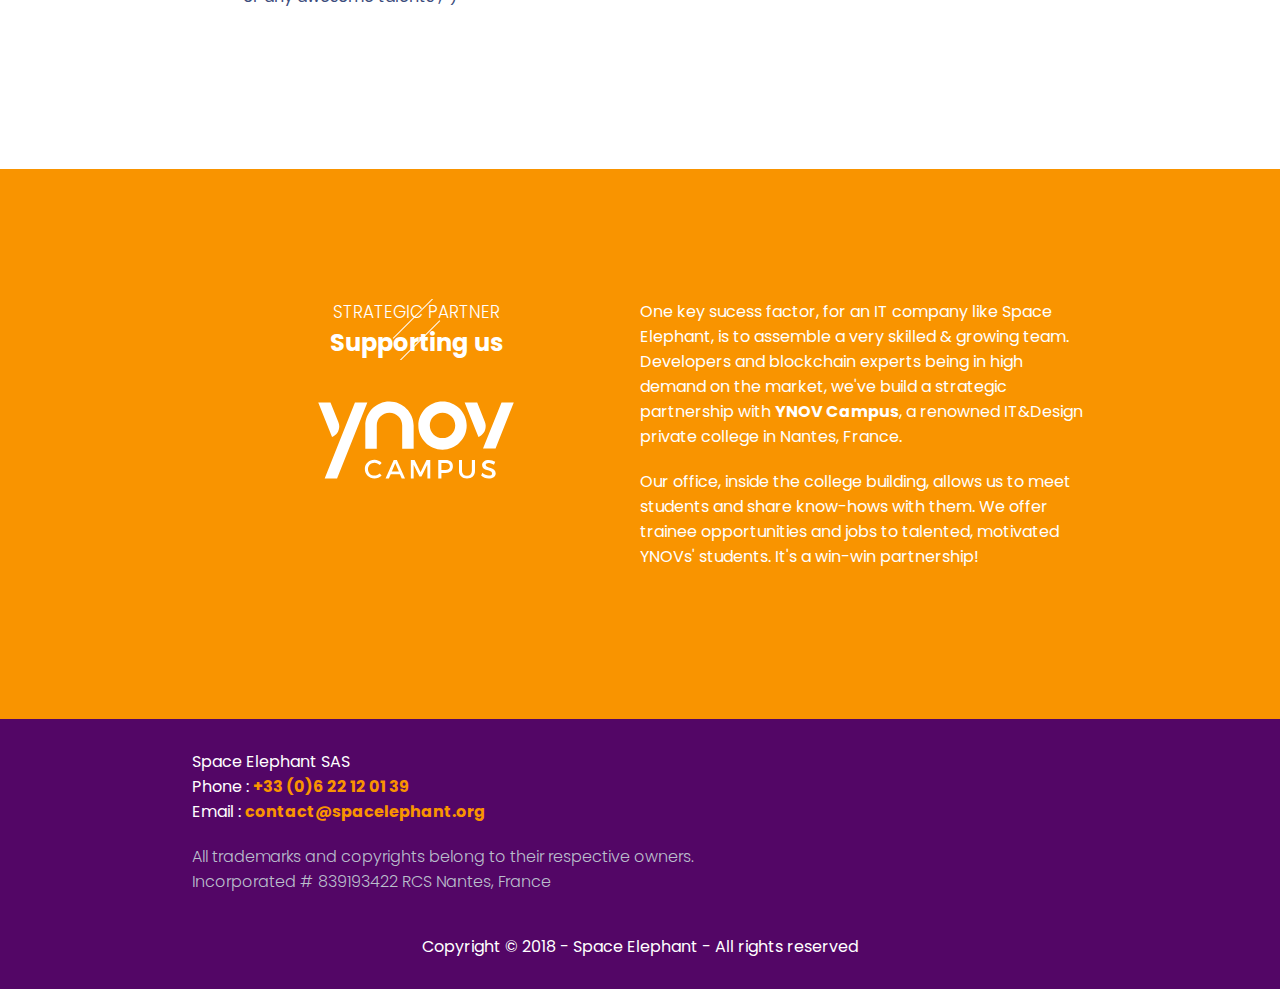
==== commit cdeaabfc: "feat: rebranding UNS, medium and product name" ====
--- a/index.html
+++ b/index.html
@@ -178,14 +178,14 @@
         <div class="container">
             <div class="our-products">
                 <div class="product">
-                    <h5>Universal name system</h5>
+                    <h5>@Unik-name</h5>
                     <div>
                         <p>
                             Stressless blockchain transactions with
-                            <span class="bold">Human-Readable addresses</span>, as simply as eMail
+                            <span class="bold">Human-Readable addresses</span>, as simple as eMails
                         </p>
                     </div>
-                    <a class="read-more" href="https://www.universal-name-system.com">Read more</a>
+                    <a class="read-more" href="https://www.unik-name.com">Read more</a>
                 </div>
                 <div class="product">
                     <h5>Sonar Planet</h5>
@@ -682,7 +682,7 @@
                             <i class="fab fa-twitter purple-icon" data-fa-transform="shrink-1 down-.25 right-.25"></i>
                         </span>
                     </a>
-                    <a href="https://medium.com/spacelephant" target="_blank">
+                    <a href="https://medium.com/unik-name" target="_blank">
                         <span class="fa-layers fa-fw">
                             <i class="fas fa-circle fa-lg white-icon"></i>
                             <i class="fab fa-medium-m purple-icon" data-fa-transform="shrink-1 down-.25 right-.25"></i>
@@ -712,4 +712,4 @@
     </div>
 </body>
 
-</html>+</html>
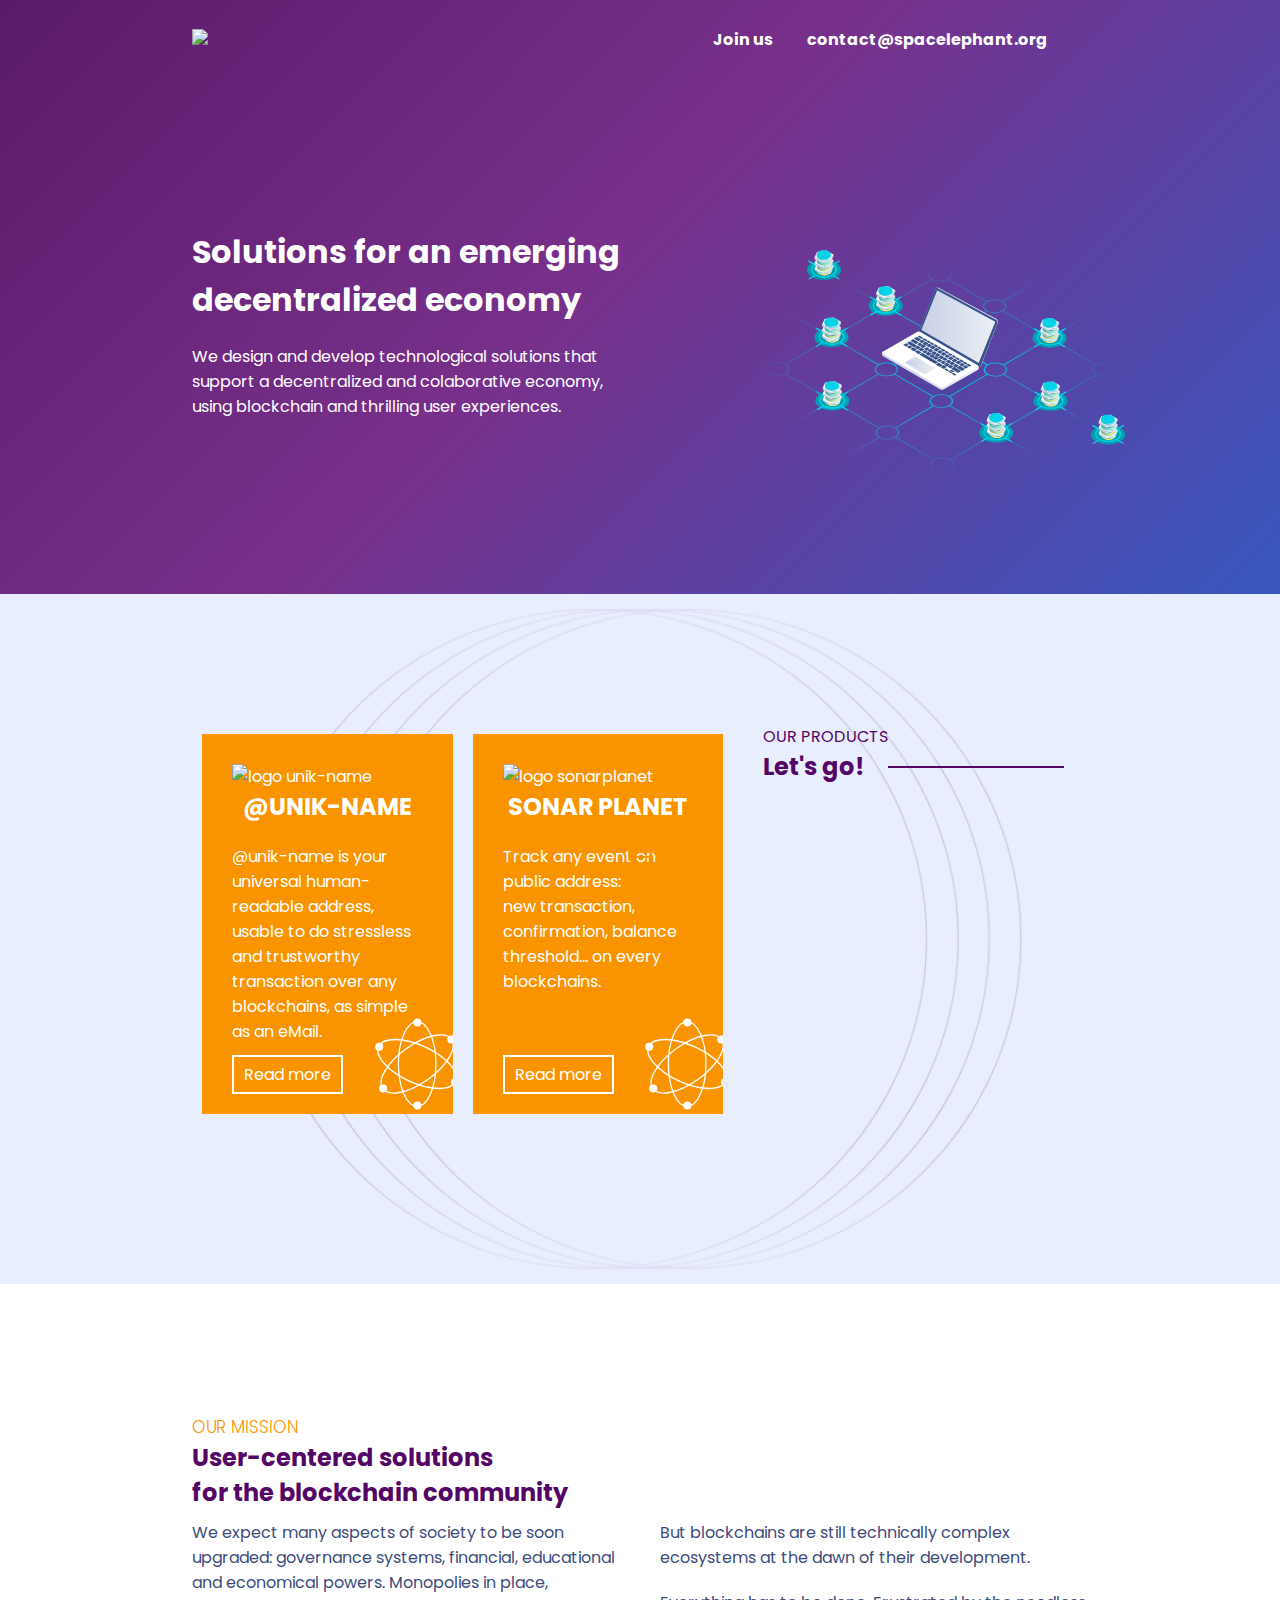
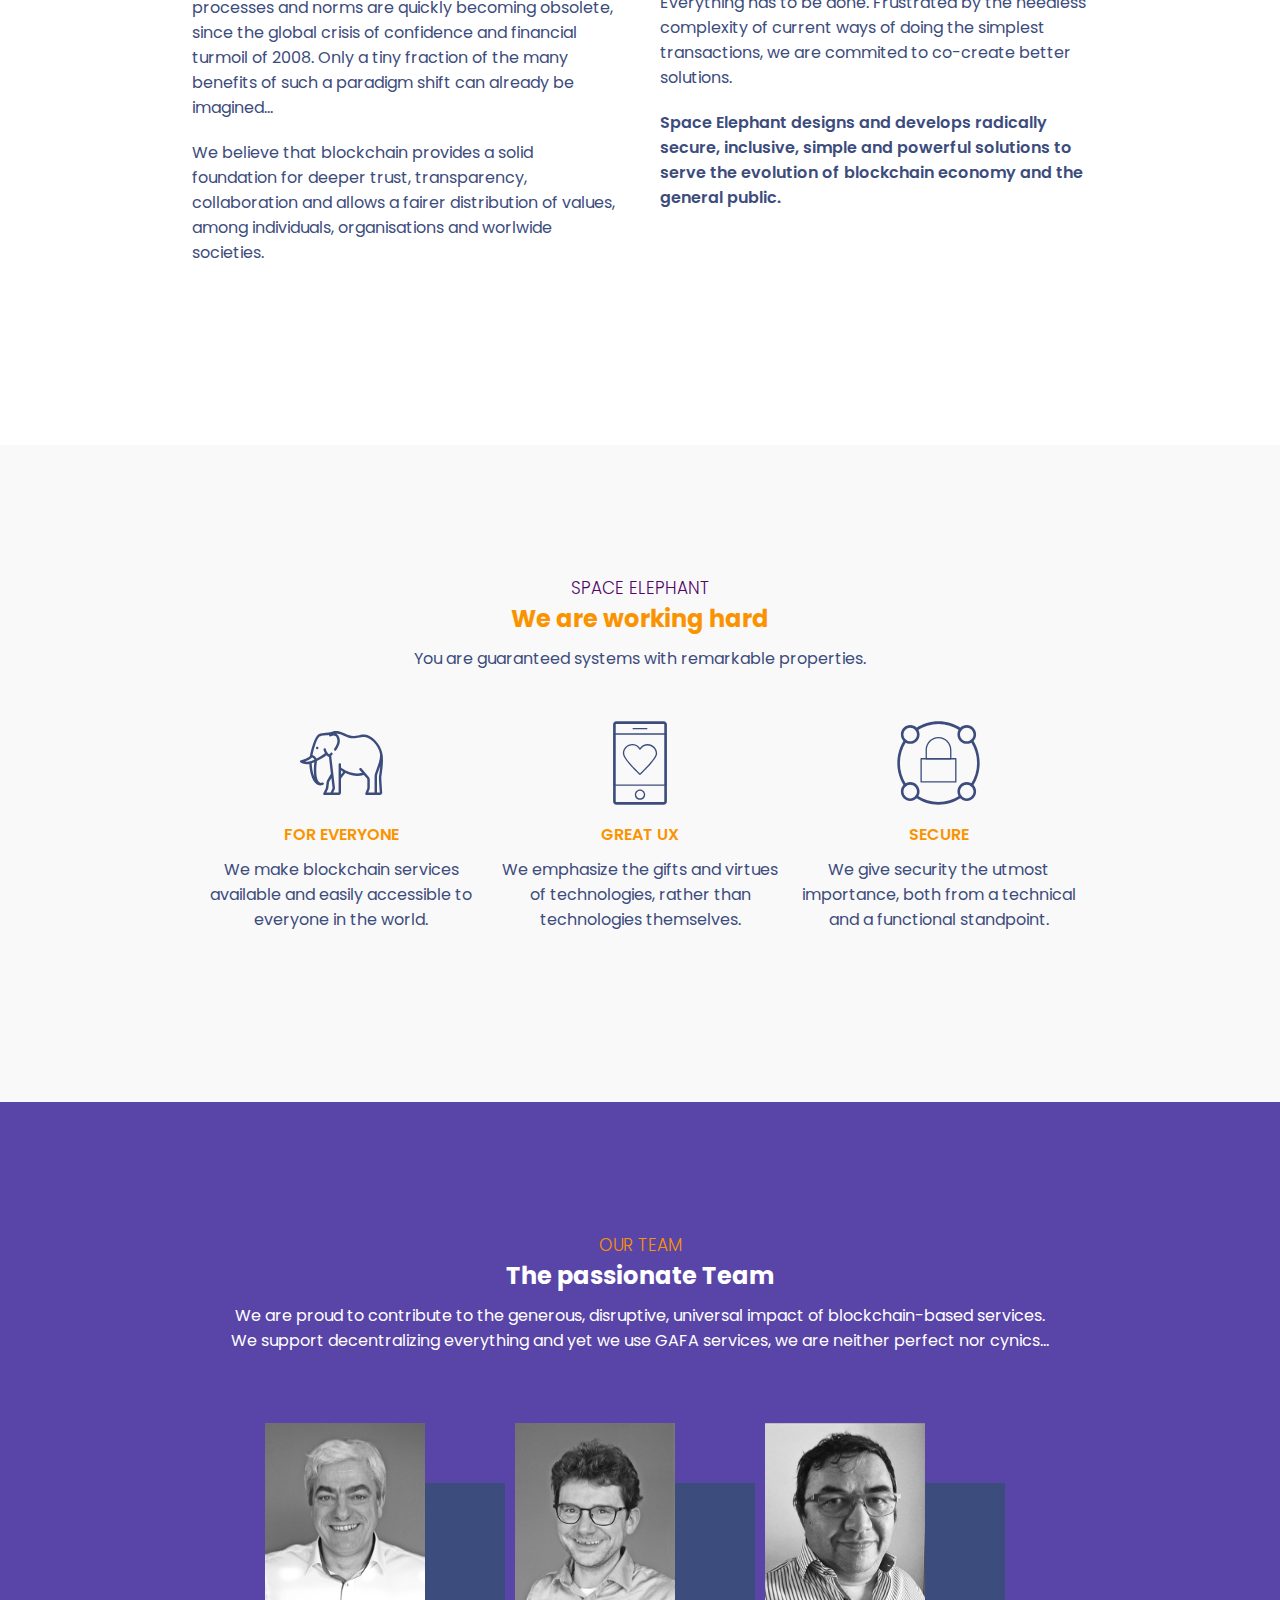
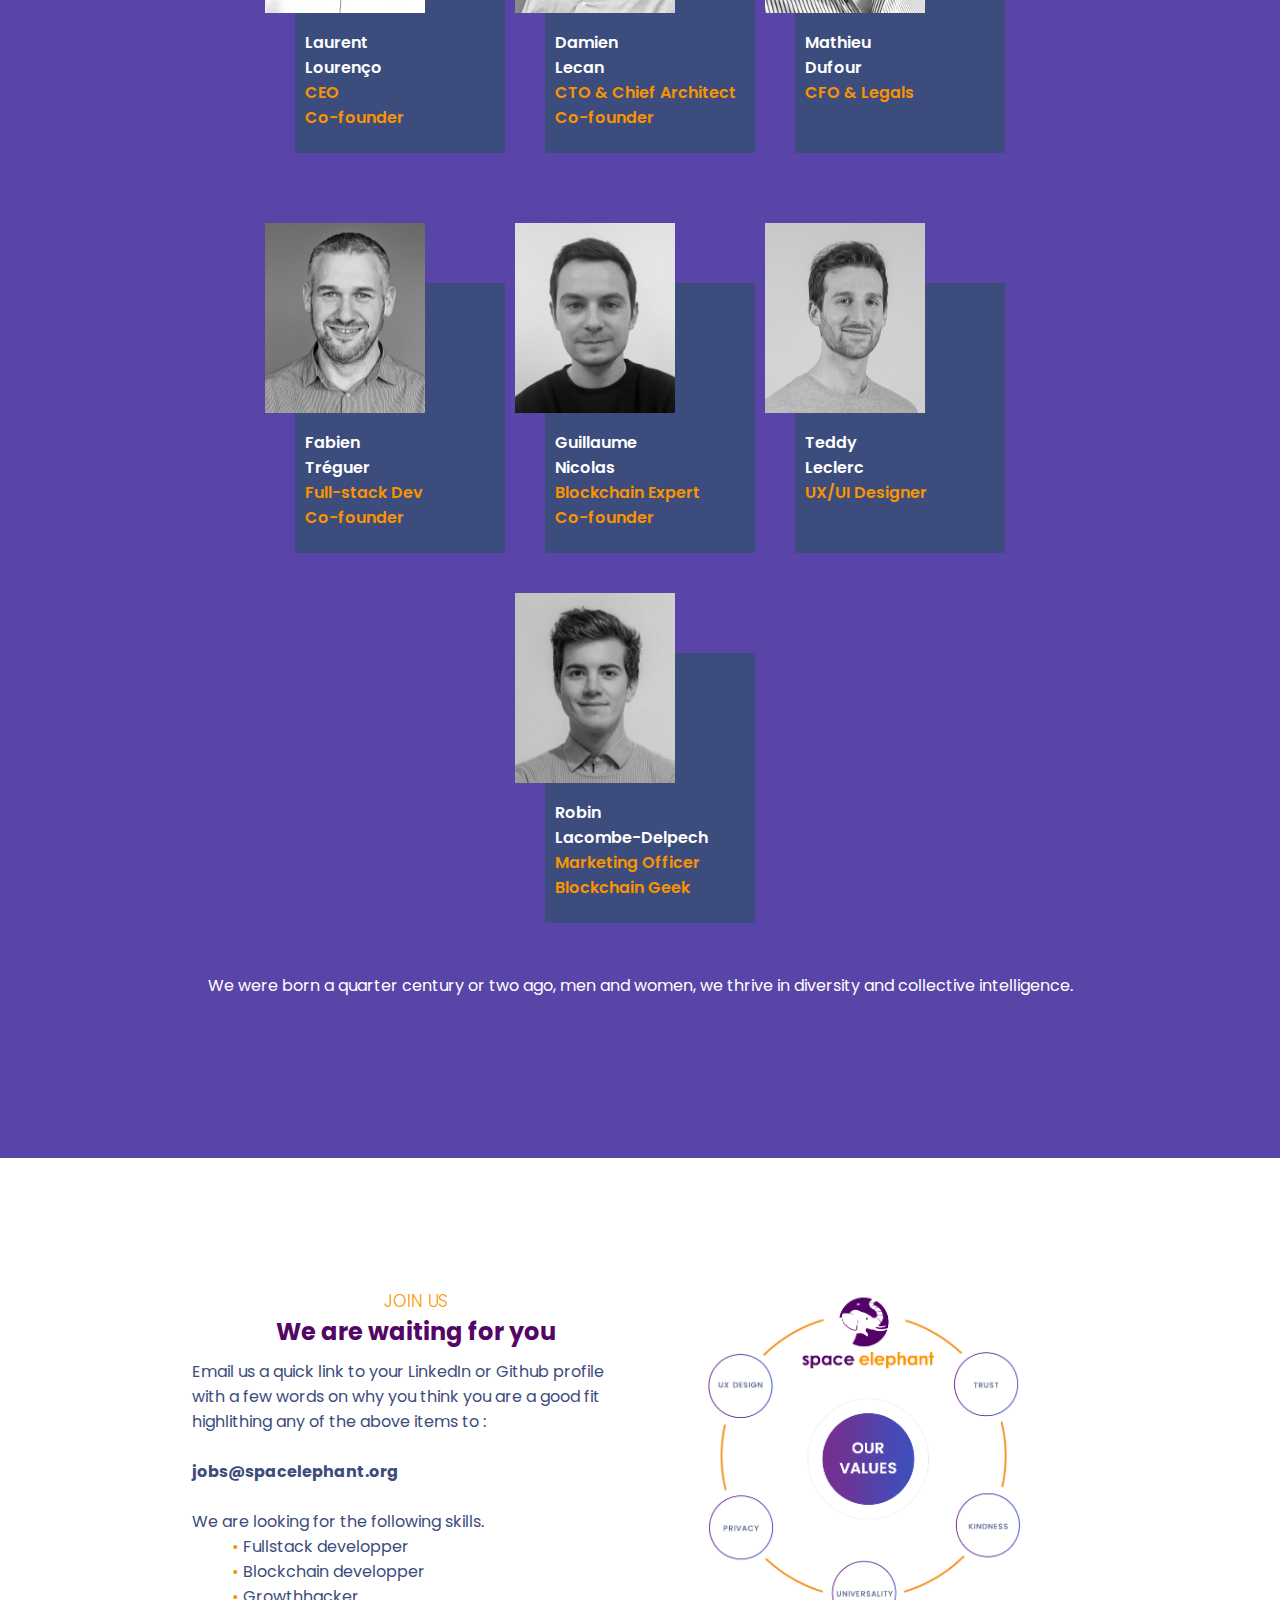
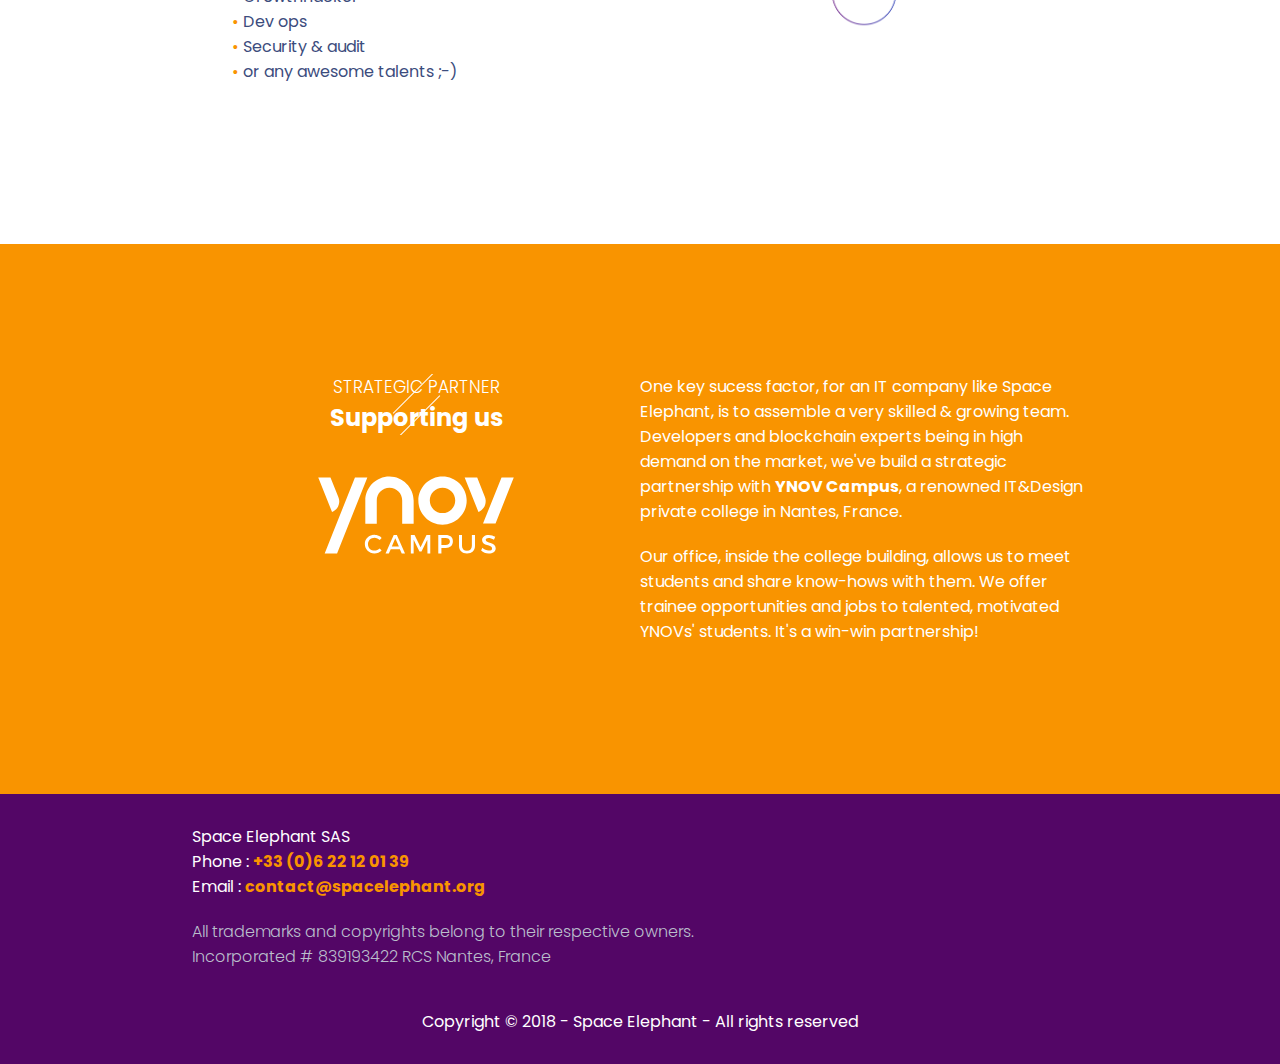
==== commit e3a42157: "feat: update products baseline" ====
--- a/index.html
+++ b/index.html
@@ -70,7 +70,7 @@
                 <span class="social-links">
                     <a class="join-us" href="#join-us">
                         <span class="fa-layers fa-fw">
-                            <i class="fas fa-users fa-lg white-icon"></i>
+                            <i class="fas fa-users fa-2x white-icon"></i>
                         </span>
                         <span class="join-us-text">
                             Join us
@@ -78,7 +78,7 @@
                     </a>
                     <a class="mailto" href="mailto:contact@spacelephant.org">
                         <span class="fa-layers fa-fw">
-                            <i class="fas fa-envelope fa-lg white-icon"></i>
+                            <i class="fas fa-envelope fa-2x white-icon"></i>
                         </span>
                         <span class="mailto-text">
                             contact@spacelephant.org
@@ -86,26 +86,26 @@
                     </a>
                     <a href="https://twitter.com/spacelephant01" target="_blank">
                         <span class="fa-layers fa-fw">
-                            <i class="fas fa-circle fa-lg white-icon"></i>
-                            <i class="fab fa-twitter purple-icon" data-fa-transform="shrink-1 down-.25 right-.25"></i>
-                        </span>
-                    </a>
-                    <a href="https://medium.com/spacelephant" target="_blank">
-                        <span class="fa-layers fa-fw">
-                            <i class="fas fa-circle fa-lg white-icon"></i>
-                            <i class="fab fa-medium-m purple-icon" data-fa-transform="shrink-1 down-.25 right-.25"></i>
+                            <i class="fas fa-circle fa-2x white-icon"></i>
+                            <i class="fab fa-twitter purple-icon fa-2x" data-fa-transform="shrink-5 down-.25 right-.25"></i>
+                        </span>
+                    </a>
+                    <a href="https://medium.com/unik-name" target="_blank">
+                        <span class="fa-layers fa-fw">
+                            <i class="fas fa-circle fa-2x white-icon"></i>
+                            <i class="fab fa-medium-m fa-2x purple-icon" data-fa-transform="shrink-5 down-.25 right-.25"></i>
                         </span>
                     </a>
                     <a class="github" href="https://github.com/spacelephant" target="_blank">
                         <span class="fa-layers fa-fw">
-                            <i class="fas fa-circle fa-lg purple-icon"></i>
-                            <i class="fab fa-github fa-lg"></i>
+                            <i class="fas fa-circle fa-2x purple-icon"></i>
+                            <i class="fab fa-github fa-2x white-icon"></i>
                         </span>
                     </a>
                     <a href="https://www.linkedin.com/company/spacelephant/" target="_blank">
                         <span class="fa-layers fa-fw">
-                            <i class="fas fa-circle fa-lg white-icon"></i>
-                            <i class="fab fa-linkedin-in purple-icon" data-fa-transform="shrink-3 right-1.1 up-1.1"></i>
+                            <i class="fas fa-circle fa-2x white-icon"></i>
+                            <i class="fab fa-linkedin-in fa-2x purple-icon" data-fa-transform="shrink-6 right-1.1 up-1.1"></i>
                         </span>
                     </a>
                 </span>
@@ -178,20 +178,21 @@
         <div class="container">
             <div class="our-products">
                 <div class="product">
-                    <h5>@Unik-name</h5>
+                    <img src="./images/products/unik-name.png" alt="logo unik-name" />
+                    <h5>@unik-name</h5>
                     <div>
                         <p>
-                            Stressless blockchain transactions with
-                            <span class="bold">Human-Readable addresses</span>, as simple as eMails
+                            @unik-name is your universal human-readable address, usable to do stressless and trustworthy transaction over any blockchains, as simple as an eMail.
                         </p>
                     </div>
                     <a class="read-more" href="https://www.unik-name.com">Read more</a>
                 </div>
                 <div class="product">
+                    <img src="./images/products/sonarplanet.png" alt="logo sonarplanet" />
                     <h5>Sonar Planet</h5>
                     <div>
-                        <div class="bold">
-                            Track any event on public keys:
+                        <div>
+                            Track any event on public address:
                         </div>
                         <div>
                             new transaction, confirmation, balance threshold... on every blockchains.
@@ -308,20 +309,20 @@
                         <div class="social-links">
                             <a class="social-link" href="https://www.linkedin.com/in/laurentlourenco" target="_blank">
                                 <span class="fa-layers fa-fw">
-                                    <i class="fas fa-circle fa-lg white-icon"></i>
-                                    <i class="fab fa-linkedin-in space-blue-icon" data-fa-transform="shrink-3 right-1.1 up-1.1"></i>
+                                    <i class="fas fa-circle fa-2x white-icon"></i>
+                                    <i class="fab fa-linkedin-in fa-2x space-blue-icon" data-fa-transform="shrink-6 right-1.1 up-1.1"></i>
                                 </span>
                             </a>
                             <a class="social-link" href="https://twitter.com/laurentlourenco" target="_blank">
                                 <span class="fa-layers fa-fw">
-                                    <i class="fas fa-circle fa-lg white-icon"></i>
-                                    <i class="fab fa-twitter space-blue-icon" data-fa-transform="shrink-3 right-1.1"></i>
+                                    <i class="fas fa-circle fa-2x white-icon"></i>
+                                    <i class="fab fa-twitter fa-2x space-blue-icon" data-fa-transform="shrink-5 down-.25 right-.25"></i>
                                 </span>
                             </a>
                             <a class="social-link" href="https://www.meetup.com/fr-FR/Blockchain-Societe-Nantes/members/?op=leaders" target="_blank">
                                 <span class="fa-layers fa-fw">
-                                    <i class="fas fa-circle fa-lg white-icon"></i>
-                                    <i class="fab fa-meetup space-blue-icon" data-fa-transform="right-1"></i>
+                                    <i class="fas fa-circle fa-2x white-icon"></i>
+                                    <i class="fab fa-meetup fa-2x space-blue-icon" data-fa-transform="shrink-3 right-0-5"></i>
                                 </span>
                             </a>
                         </div>
@@ -351,26 +352,26 @@
                         <div class="social-links">
                             <a class="social-link" href="https://www.linkedin.com/in/damienlecan" target="_blank">
                                 <span class="fa-layers fa-fw">
-                                    <i class="fas fa-circle fa-lg white-icon"></i>
-                                    <i class="fab fa-linkedin-in space-blue-icon" data-fa-transform="shrink-3 right-1.1 up-1.1"></i>
+                                    <i class="fas fa-circle fa-2x white-icon"></i>
+                                    <i class="fab fa-linkedin-in fa-2x space-blue-icon" data-fa-transform="shrink-6 right-1.1 up-1.1"></i>
                                 </span>
                             </a>
                             <a class="social-link" href="https://twitter.com/dlecan" target="_blank">
                                 <span class="fa-layers fa-fw">
-                                    <i class="fas fa-circle fa-lg white-icon"></i>
-                                    <i class="fab fa-twitter space-blue-icon" data-fa-transform="shrink-3 right-1.1"></i>
+                                    <i class="fas fa-circle fa-2x white-icon"></i>
+                                    <i class="fab fa-twitter fa-2x space-blue-icon" data-fa-transform="shrink-5 down-.25 right-.25"></i>
                                 </span>
                             </a>
                             <a class="social-link" href="https://github.com/dlecan" target="_blank">
                                 <span class="fa-layers fa-fw">
-                                    <i class="fas fa-circle fa-lg space-blue-icon"></i>
-                                    <i class="fab fa-github fa-lg"></i>
+                                    <i class="fas fa-circle fa-2x space-blue-icon"  data-fa-transform="shrink-2"></i>
+                                    <i class="fab fa-github fa-2x"></i>
                                 </span>
                             </a>
                             <a class="social-link" href="https://www.meetup.com/fr-FR/Blockchain-Societe-Nantes/members/?op=leaders" target="_blank">
                                 <span class="fa-layers fa-fw">
-                                    <i class="fas fa-circle fa-lg white-icon"></i>
-                                    <i class="fab fa-meetup space-blue-icon" data-fa-transform="right-1"></i>
+                                    <i class="fas fa-circle fa-2x white-icon"></i>
+                                    <i class="fab fa-meetup fa-2x space-blue-icon" data-fa-transform="shrink-3 right-0-5"></i>
                                 </span>
                             </a>
                         </div>
@@ -400,8 +401,8 @@
                         <div class="social-links">
                             <a class="social-link" href="https://www.linkedin.com/in/mathieu-dufour-96307a10b" target="_blank">
                                 <span class="fa-layers fa-fw">
-                                    <i class="fas fa-circle fa-lg white-icon"></i>
-                                    <i class="fab fa-linkedin-in space-blue-icon" data-fa-transform="shrink-3 right-1.1 up-1.1"></i>
+                                    <i class="fas fa-circle fa-2x white-icon"></i>
+                                    <i class="fab fa-linkedin-in fa-2x space-blue-icon" data-fa-transform="shrink-6 right-1.1 up-1.1"></i>
                                 </span>
                             </a>
                         </div>
@@ -433,20 +434,20 @@
                         <div class="social-links">
                             <a class="social-link" href="https://www.linkedin.com/in/fabientreguer" target="_blank">
                                 <span class="fa-layers fa-fw">
-                                    <i class="fas fa-circle fa-lg white-icon"></i>
-                                    <i class="fab fa-linkedin-in space-blue-icon" data-fa-transform="shrink-3 right-1.1 up-1.1"></i>
+                                    <i class="fas fa-circle fa-2x white-icon"></i>
+                                    <i class="fab fa-linkedin-in fa-2x space-blue-icon" data-fa-transform="shrink-6 right-1.1 up-1.1"></i>
                                 </span>
                             </a>
                             <a class="social-link" href="https://twitter.com/FabienTreguer" target="_blank">
                                 <span class="fa-layers fa-fw">
-                                    <i class="fas fa-circle fa-lg white-icon"></i>
-                                    <i class="fab fa-twitter space-blue-icon" data-fa-transform="shrink-3 right-1.1"></i>
+                                    <i class="fas fa-circle fa-2x white-icon"></i>
+                                    <i class="fab fa-twitter fa-2x space-blue-icon" data-fa-transform="shrink-5 down-.25 right-.25"></i>
                                 </span>
                             </a>
                             <a class="social-link" href="https://github.com/ftreguer" target="_blank">
                                 <span class="fa-layers fa-fw">
-                                    <i class="fas fa-circle fa-lg space-blue-icon"></i>
-                                    <i class="fab fa-github fa-lg"></i>
+                                    <i class="fas fa-circle fa-2x space-blue-icon"  data-fa-transform="shrink-2"></i>
+                                    <i class="fab fa-github fa-2x"></i>
                                 </span>
                             </a>
                         </div>
@@ -476,26 +477,26 @@
                         <div class="social-links">
                             <a class="social-link" href="https://www.linkedin.com/in/guillaume-nicolas-8177427b" target="_blank">
                                 <span class="fa-layers fa-fw">
-                                    <i class="fas fa-circle fa-lg white-icon"></i>
-                                    <i class="fab fa-linkedin-in space-blue-icon" data-fa-transform="shrink-3 right-1.1 up-1.1"></i>
+                                    <i class="fas fa-circle fa-2x white-icon"></i>
+                                    <i class="fab fa-linkedin-in fa-2x space-blue-icon" data-fa-transform="shrink-6 right-1.1 up-1.1"></i>
                                 </span>
                             </a>
                             <a class="social-link" href="https://twitter.com/GuiillaumeN" target="_blank">
                                 <span class="fa-layers fa-fw">
-                                    <i class="fas fa-circle fa-lg white-icon"></i>
-                                    <i class="fab fa-twitter space-blue-icon" data-fa-transform="shrink-3 right-1.1"></i>
+                                    <i class="fas fa-circle fa-2x white-icon"></i>
+                                    <i class="fab fa-twitter fa-2x space-blue-icon" data-fa-transform="shrink-5 down-.25 right-.25"></i>
                                 </span>
                             </a>
                             <a class="social-link" href="https://github.com/Nigui" target="_blank">
                                 <span class="fa-layers fa-fw">
-                                    <i class="fas fa-circle fa-lg space-blue-icon"></i>
-                                    <i class="fab fa-github fa-lg"></i>
+                                    <i class="fas fa-circle fa-2x space-blue-icon"  data-fa-transform="shrink-2"></i>
+                                    <i class="fab fa-github fa-2x"></i>
                                 </span>
                             </a>
                             <a class="social-link" href="https://www.meetup.com/fr-FR/Blockchain-Societe-Nantes/members/?op=leaders" target="_blank">
                                 <span class="fa-layers fa-fw">
-                                    <i class="fas fa-circle fa-lg white-icon"></i>
-                                    <i class="fab fa-meetup space-blue-icon" data-fa-transform="right-1"></i>
+                                    <i class="fas fa-circle fa-2x white-icon"></i>
+                                    <i class="fab fa-meetup fa-2x space-blue-icon" data-fa-transform="shrink-3 right-0-5"></i>
                                 </span>
                             </a>
                         </div>
@@ -525,14 +526,14 @@
                         <div class="social-links">
                             <a class="social-link" href="https://www.linkedin.com/in/teddy-leclerc-1a9107bb" target="_blank">
                                 <span class="fa-layers fa-fw">
-                                    <i class="fas fa-circle fa-lg white-icon"></i>
-                                    <i class="fab fa-linkedin-in space-blue-icon" data-fa-transform="shrink-3 right-1.1 up-1.1"></i>
+                                    <i class="fas fa-circle fa-2x white-icon"></i>
+                                    <i class="fab fa-linkedin-in fa-2x space-blue-icon" data-fa-transform="shrink-6 right-1.1 up-1.1"></i>
                                 </span>
                             </a>
                             <a class="social-link" href="https://twitter.com/teddy_leclerc" target="_blank">
                                 <span class="fa-layers fa-fw">
-                                    <i class="fas fa-circle fa-lg white-icon"></i>
-                                    <i class="fab fa-twitter space-blue-icon" data-fa-transform="shrink-3 right-1.1"></i>
+                                    <i class="fas fa-circle fa-2x white-icon"></i>
+                                    <i class="fab fa-twitter fa-2x space-blue-icon" data-fa-transform="shrink-5 down-.25 right-.25"></i>
                                 </span>
                             </a>
                         </div>
@@ -562,20 +563,20 @@
                         <div class="social-links">
                             <a class="social-link" href="https://www.linkedin.com/in/robin-lacombe-delpech-8560a4b1" target="_blank">
                                 <span class="fa-layers fa-fw">
-                                    <i class="fas fa-circle fa-lg white-icon"></i>
-                                    <i class="fab fa-linkedin-in space-blue-icon" data-fa-transform="shrink-3 right-1.1 up-1.1"></i>
+                                    <i class="fas fa-circle fa-2x white-icon"></i>
+                                    <i class="fab fa-linkedin-in fa-2x space-blue-icon" data-fa-transform="shrink-6 right-1.1 up-1.1"></i>
                                 </span>
                             </a>
                             <a class="social-link" href="https://twitter.com/RbnLcmb" target="_blank">
                                 <span class="fa-layers fa-fw">
-                                    <i class="fas fa-circle fa-lg white-icon"></i>
-                                    <i class="fab fa-twitter space-blue-icon" data-fa-transform="shrink-3 right-1.1"></i>
+                                    <i class="fas fa-circle fa-2x white-icon"></i>
+                                    <i class="fab fa-twitter fa-2x space-blue-icon" data-fa-transform="shrink-5 down-.25 right-.25"></i>
                                 </span>
                             </a>
                             <a class="social-link" href="https://medium.com/@robinlacombe" target="_blank">
                                 <span class="fa-layers fa-fw">
-                                    <i class="fas fa-circle fa-lg white-icon"></i>
-                                    <i class="fab fa-medium-m space-blue-icon" data-fa-transform="shrink-1.3 right-0.8"></i>
+                                    <i class="fas fa-circle fa-2x white-icon"></i>
+                                    <i class="fab fa-medium-m fa-2x space-blue-icon" data-fa-transform="shrink-7"></i>
                                 </span>
                             </a>
                         </div>
@@ -675,29 +676,29 @@
                         <br/> Incorporated # 839193422 RCS Nantes, France
                     </div>
                 </div>
-                <div class="right">
+                <div class="right footer-social-links">
                     <a href="https://twitter.com/spacelephant01" target="_blank">
                         <span class="fa-layers fa-fw">
-                            <i class="fas fa-circle fa-lg white-icon"></i>
-                            <i class="fab fa-twitter purple-icon" data-fa-transform="shrink-1 down-.25 right-.25"></i>
+                            <i class="fas fa-circle fa-2x white-icon"></i>
+                            <i class="fab fa-twitter purple-icon fa-2x" data-fa-transform="shrink-5 down-.25 right-.25"></i>
                         </span>
                     </a>
                     <a href="https://medium.com/unik-name" target="_blank">
                         <span class="fa-layers fa-fw">
-                            <i class="fas fa-circle fa-lg white-icon"></i>
-                            <i class="fab fa-medium-m purple-icon" data-fa-transform="shrink-1 down-.25 right-.25"></i>
+                            <i class="fas fa-circle fa-2x white-icon"></i>
+                            <i class="fab fa-medium-m fa-2x purple-icon" data-fa-transform="shrink-5 down-.25 right-.25"></i>
                         </span>
                     </a>
                     <a class="github" href="https://github.com/spacelephant" target="_blank">
                         <span class="fa-layers fa-fw">
-                            <i class="fas fa-circle fa-lg purple-icon"></i>
-                            <i class="fab fa-github fa-lg white-icon"></i>
+                            <i class="fas fa-circle fa-2x purple-icon"></i>
+                            <i class="fab fa-github fa-2x white-icon"></i>
                         </span>
                     </a>
                     <a href="https://www.linkedin.com/company/spacelephant/" target="_blank">
                         <span class="fa-layers fa-fw">
-                            <i class="fas fa-circle fa-lg white-icon"></i>
-                            <i class="fab fa-linkedin-in purple-icon" data-fa-transform="shrink-3 right-1.1 up-1.1"></i>
+                            <i class="fas fa-circle fa-2x white-icon"></i>
+                            <i class="fab fa-linkedin-in fa-2x purple-icon" data-fa-transform="shrink-6 right-1.1 up-1.1"></i>
                         </span>
                     </a>
                 </div>
@@ -709,7 +710,6 @@
             </div>
         </div>
     </section>
-    </div>
 </body>
 
 </html>
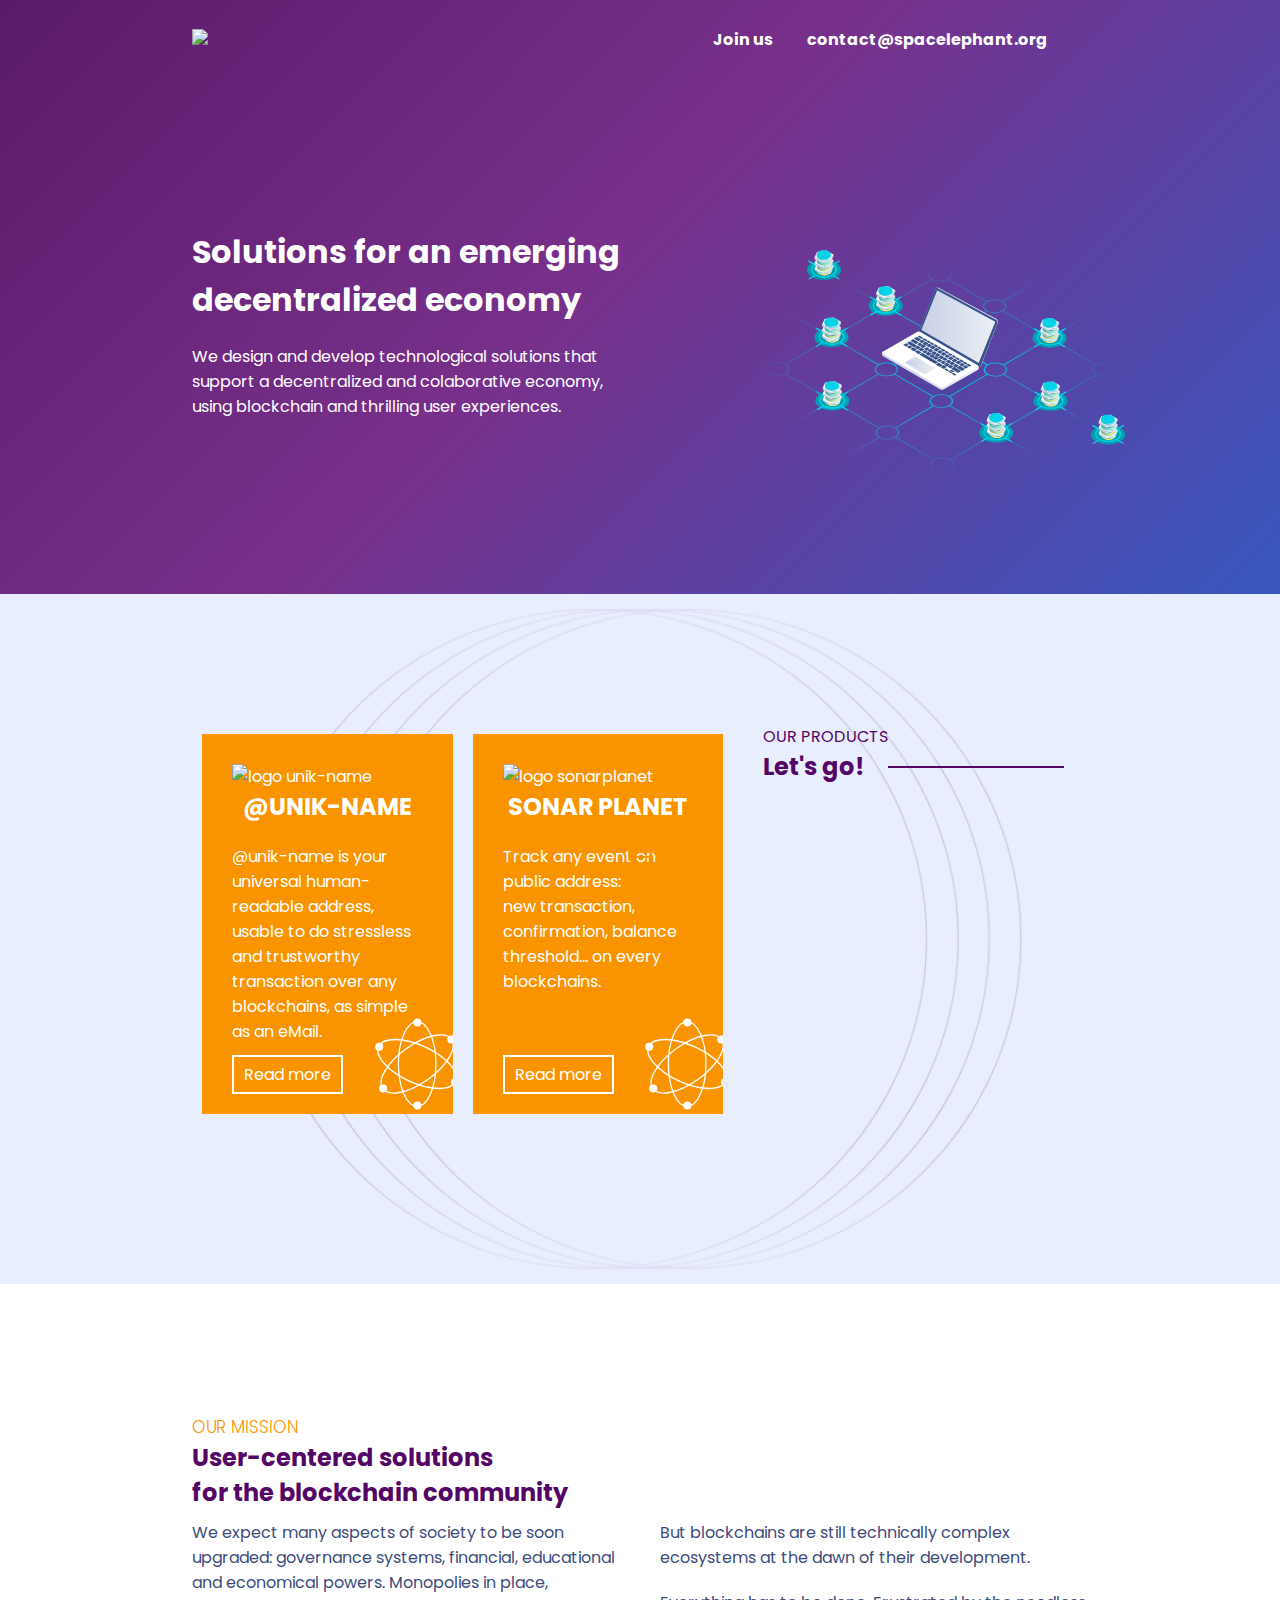
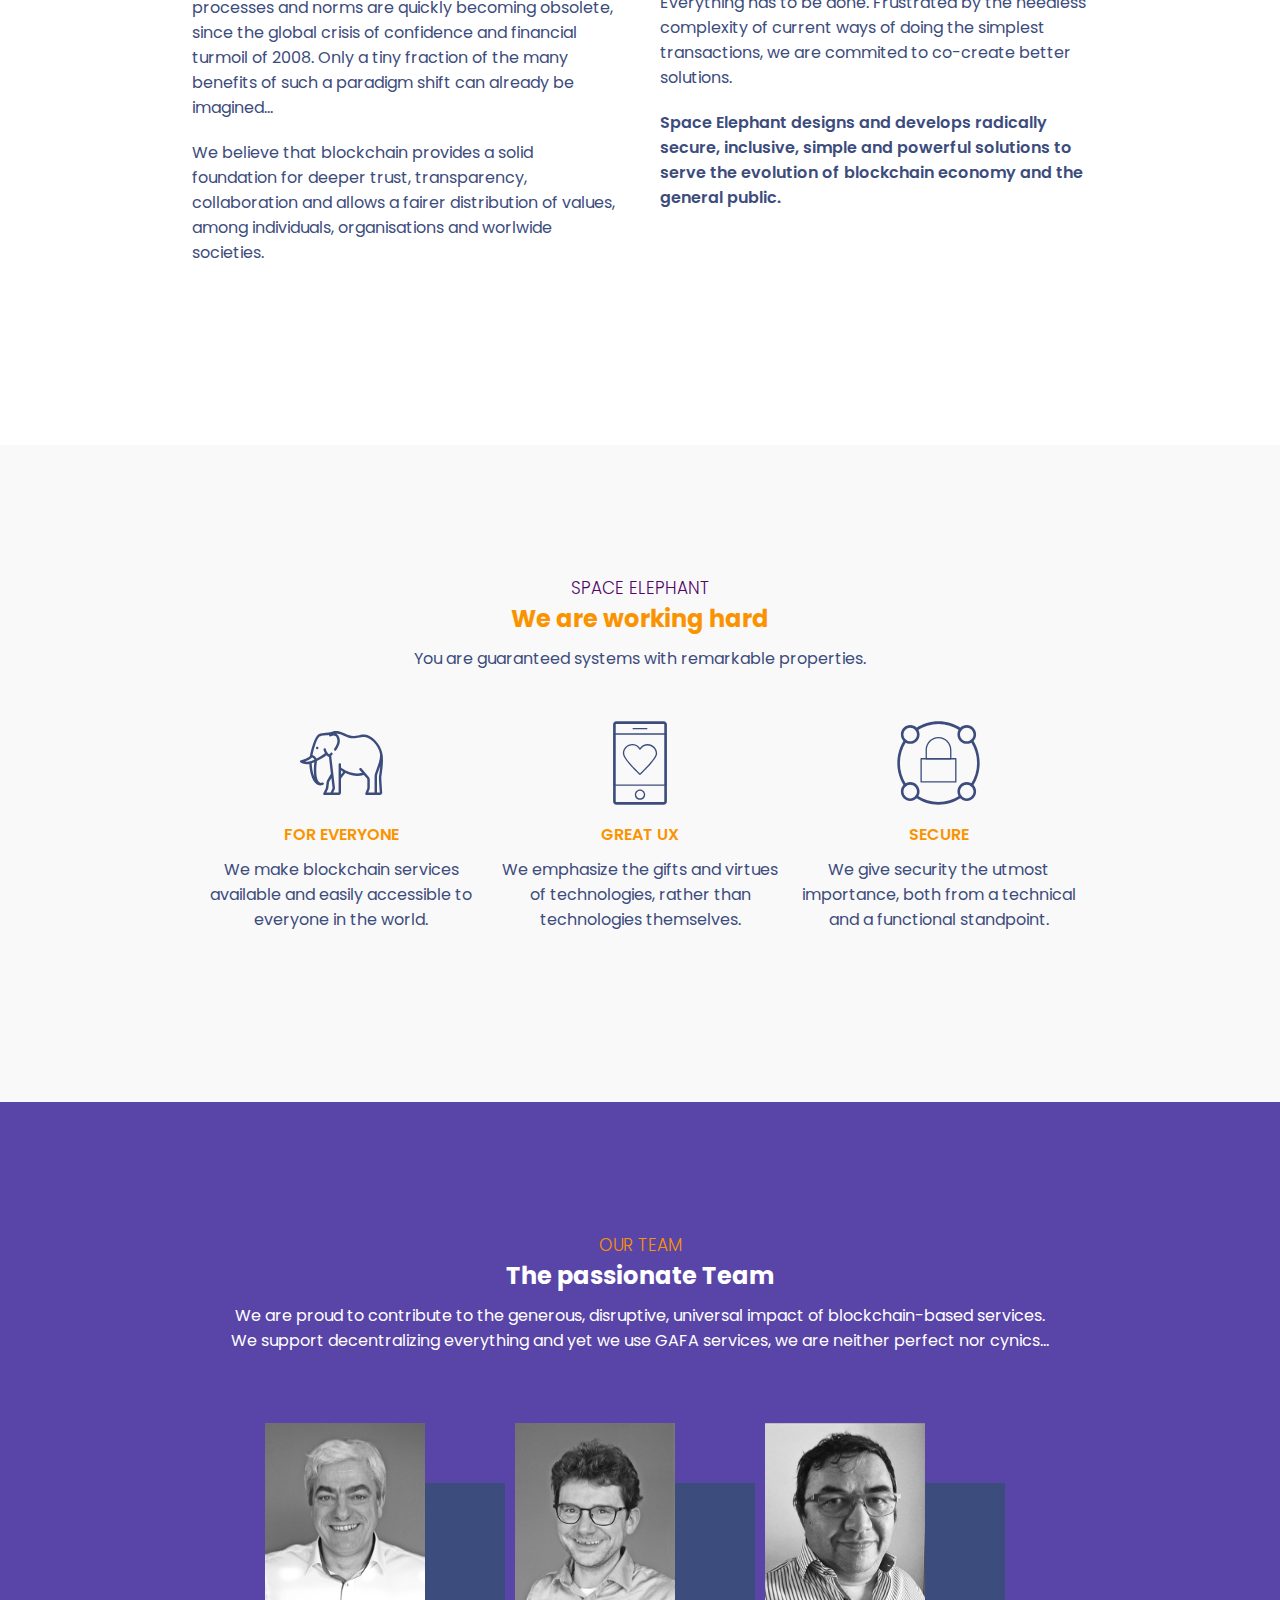
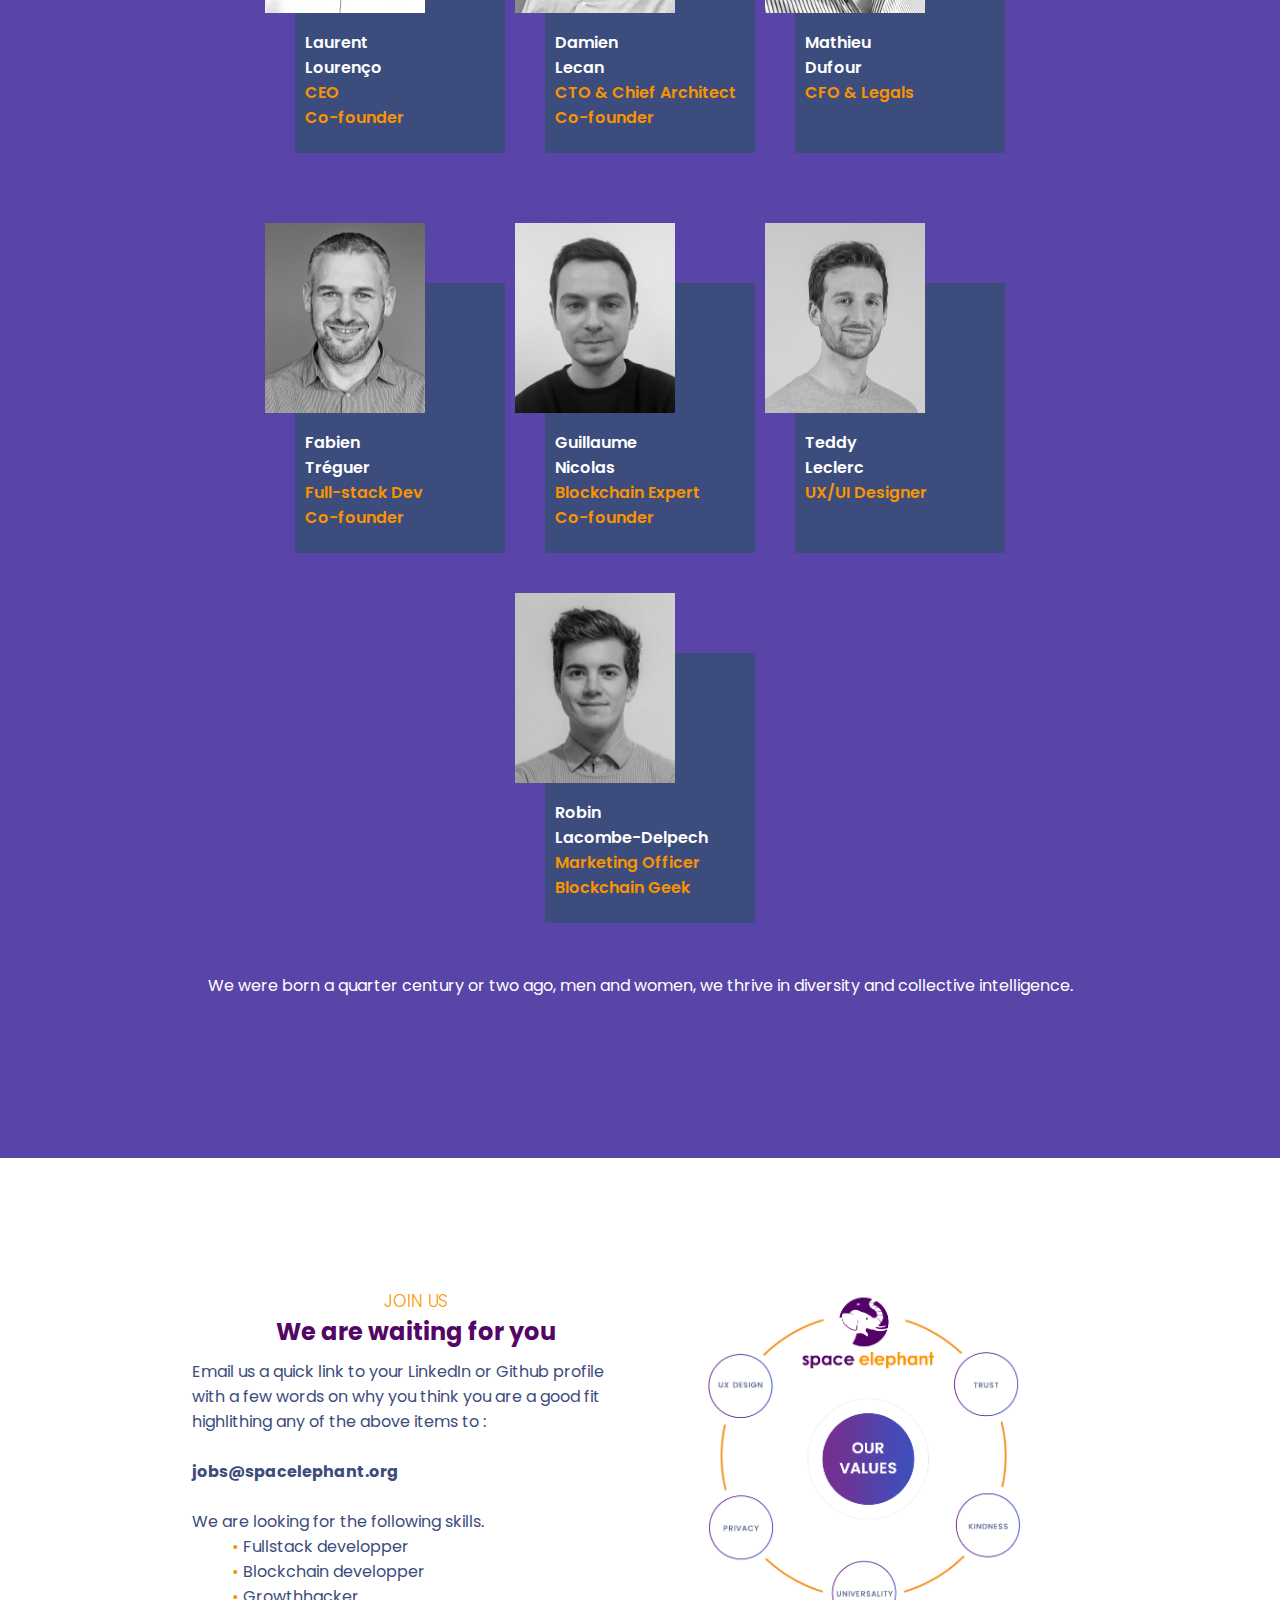
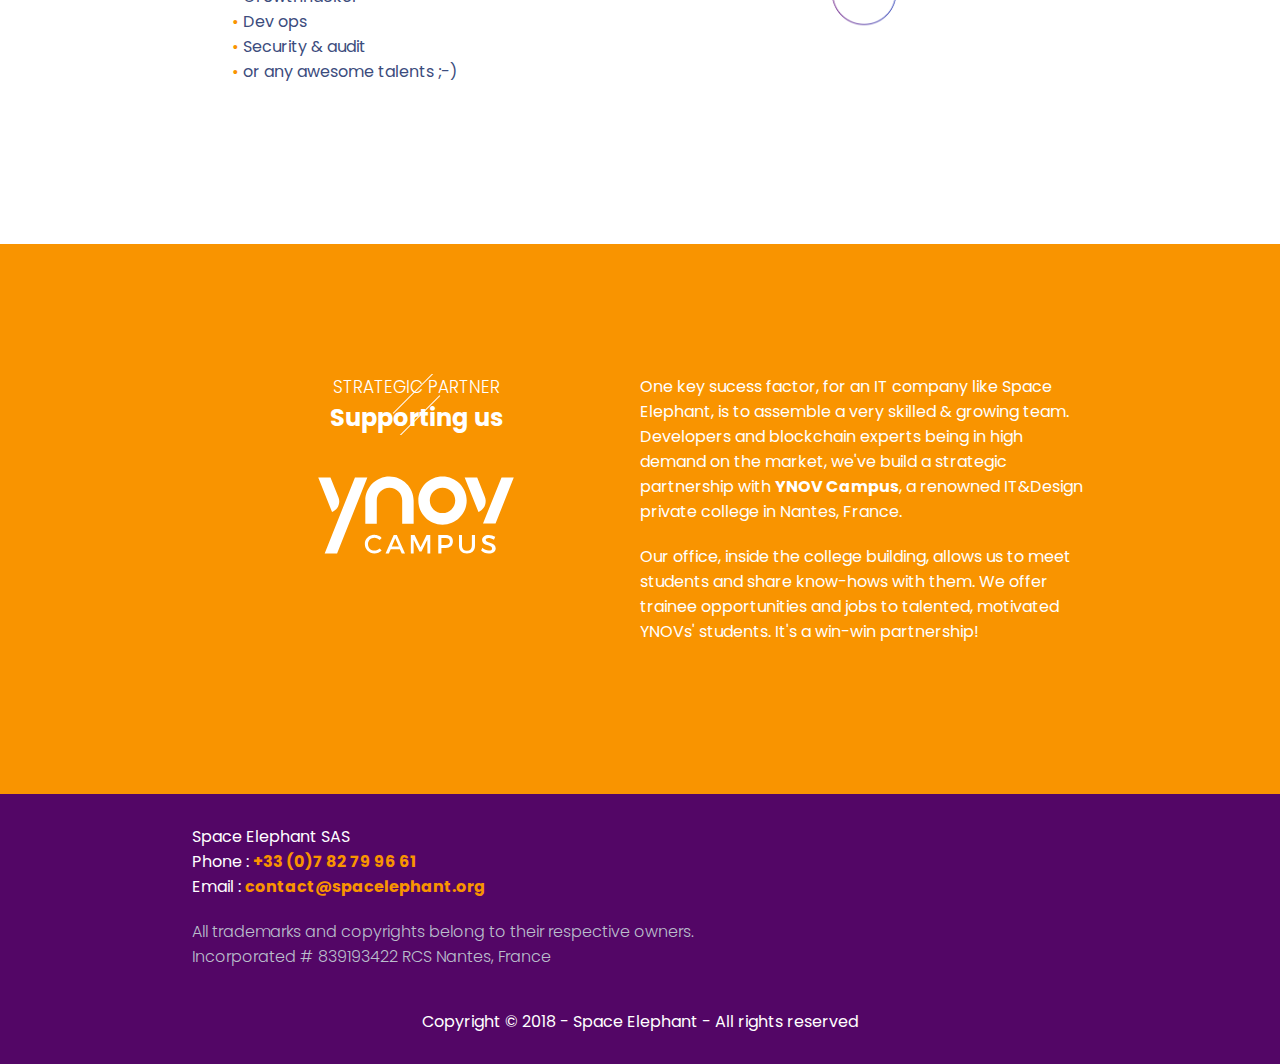
==== commit 09c12042: "fix: update corporate phone number" ====
--- a/index.html
+++ b/index.html
@@ -667,7 +667,7 @@
                     <p>
                         Space Elephant SAS
                         <br/> Phone :
-                        <a href="tel:+33622120139">+33 (0)6 22 12 01 39</a>
+                        <a href="tel:+33782799661">+33 (0)7 82 79 96 61</a>
                         <br/> Email :
                         <a href="mailto:contact@spacelephant.org">contact@spacelephant.org</a>
                     </p>
